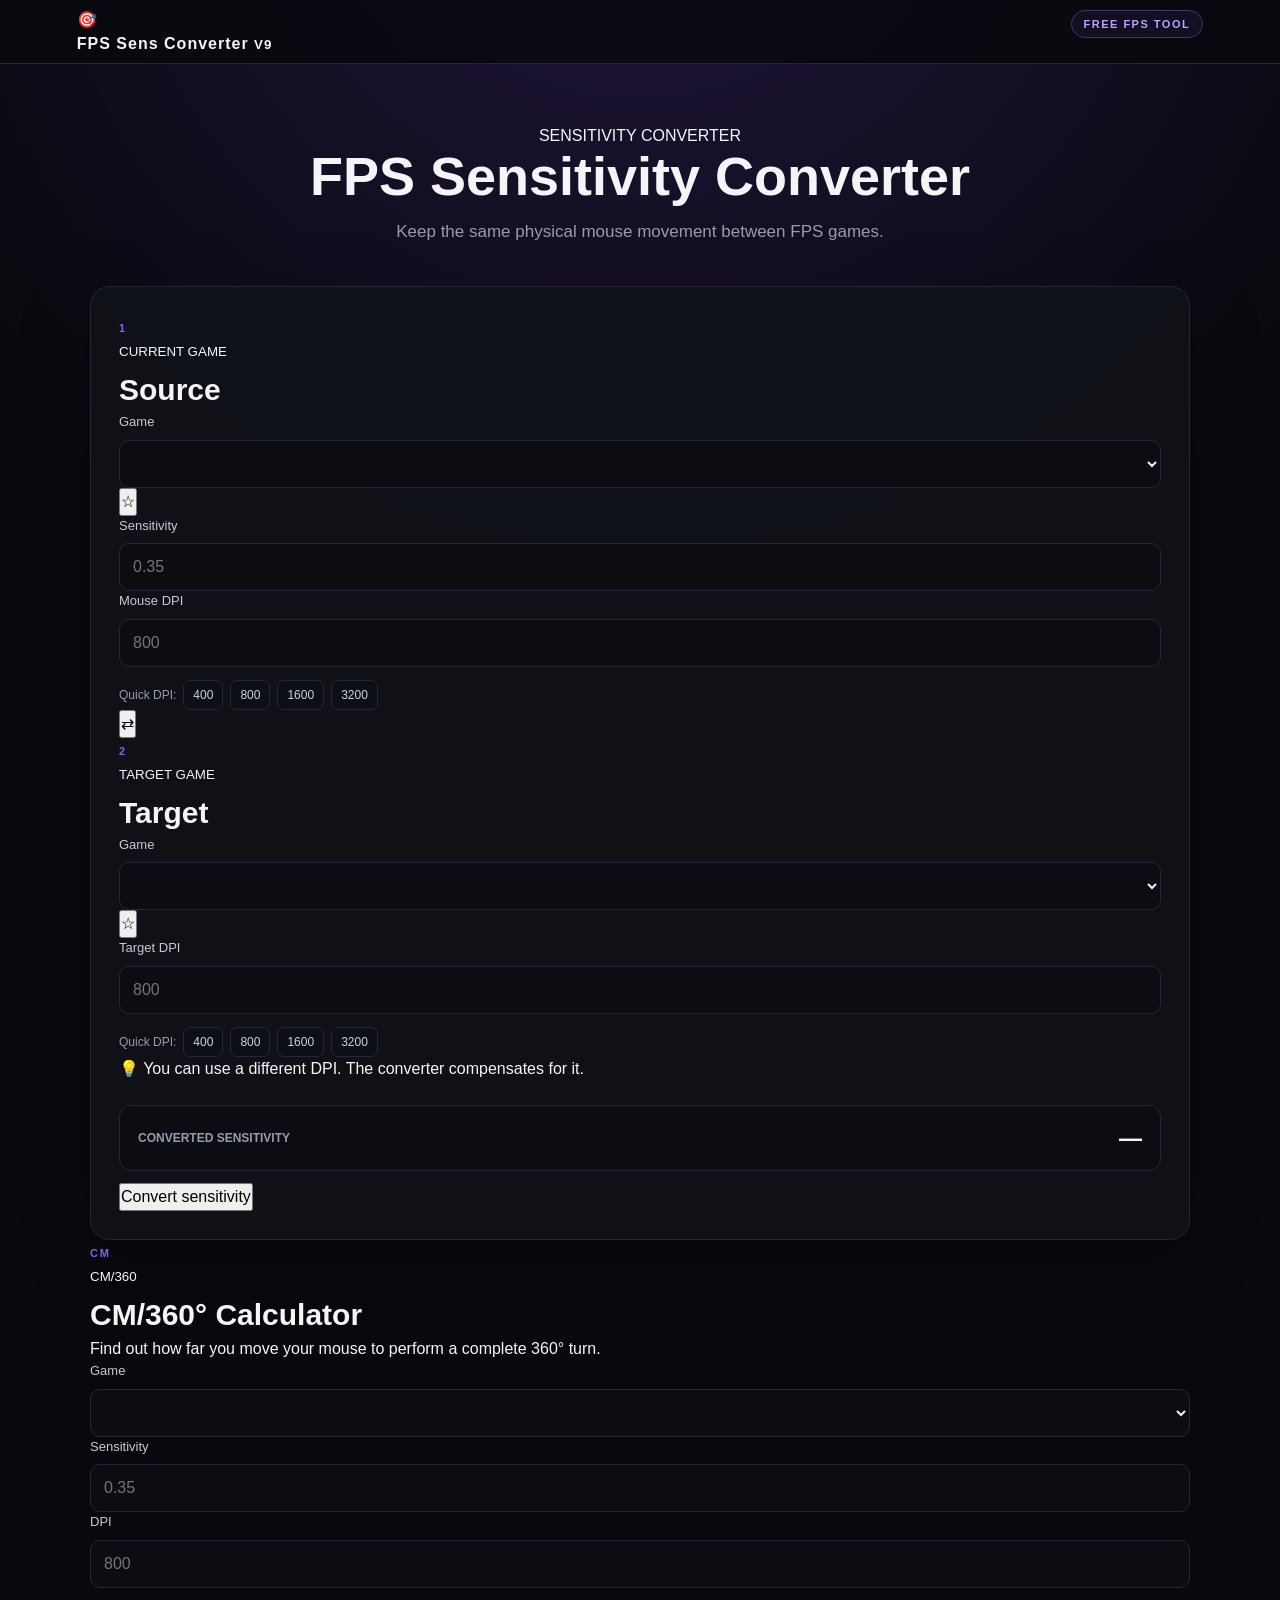
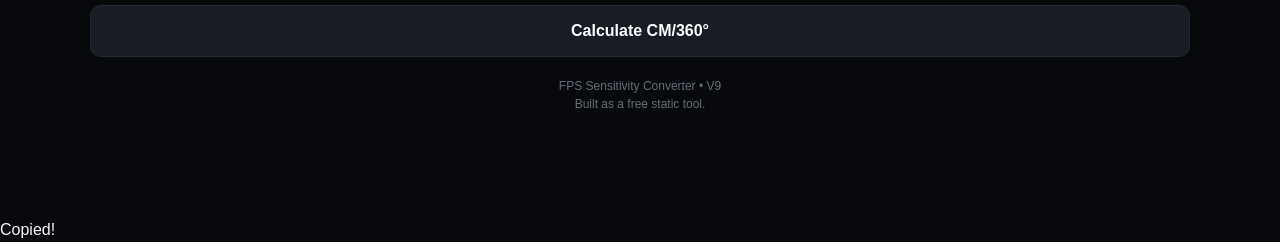
==== index.html @ 01456ba4 "Upgrade to FPS Sensitivity Converter V9 Updated the FPS Sensitivity Converter to version 9 with impr" ====
<!DOCTYPE html>
<html lang="en">
<head>
    <meta charset="UTF-8">
    <meta name="viewport" content="width=device-width, initial-scale=1.0">

    <title>FPS Sensitivity Converter</title>
    <meta
        name="description"
        content="Convert your FPS sensitivity between popular games using cm/360°."
    >

    <link rel="stylesheet" href="style.css">
</head>

<body>

<header class="topbar">
    <div class="brand">
        <span class="brand-icon">🎯</span>
        <div>
            <strong>FPS Sens Converter</strong>
            <small>V9</small>
        </div>
    </div>

    <div class="badge">FREE FPS TOOL</div>
</header>


<main class="container">

    <section class="hero">
        <span class="eyebrow">SENSITIVITY CONVERTER</span>

        <h1>FPS Sensitivity Converter</h1>

        <p>
            Keep the same physical mouse movement between FPS games.
        </p>
    </section>


    <!-- CONVERTER -->

    <section class="converter-card">

        <div class="section-title">
            <span class="number">1</span>

            <div>
                <small>CURRENT GAME</small>
                <h2>Source</h2>
            </div>
        </div>


        <div class="field-grid">

            <div class="field">
                <label for="sourceGame">Game</label>

                <select id="sourceGame"></select>

                <button
                    type="button"
                    class="favorite-btn"
                    id="sourceFavorite"
                    title="Favorite source game"
                >
                    ☆
                </button>
            </div>


            <div class="field">
                <label for="sourceSens">Sensitivity</label>

                <input
                    id="sourceSens"
                    type="number"
                    min="0.0001"
                    step="any"
                    placeholder="0.35"
                >
            </div>


            <div class="field">
                <label for="sourceDpi">Mouse DPI</label>

                <input
                    id="sourceDpi"
                    type="number"
                    min="1"
                    step="1"
                    placeholder="800"
                >
            </div>

        </div>


        <div class="quick-dpi">
            <span>Quick DPI:</span>

            <button type="button" data-dpi-source="400">400</button>
            <button type="button" data-dpi-source="800">800</button>
            <button type="button" data-dpi-source="1600">1600</button>
            <button type="button" data-dpi-source="3200">3200</button>
        </div>


        <button
            id="invertBtn"
            class="invert-btn"
            type="button"
            title="Swap source and target"
        >
            ⇄
        </button>


        <div class="section-title target-title">
            <span class="number">2</span>

            <div>
                <small>TARGET GAME</small>
                <h2>Target</h2>
            </div>
        </div>


        <div class="field-grid">

            <div class="field">
                <label for="targetGame">Game</label>

                <select id="targetGame"></select>

                <button
                    type="button"
                    class="favorite-btn"
                    id="targetFavorite"
                    title="Favorite target game"
                >
                    ☆
                </button>
            </div>


            <div class="field">
                <label for="targetDpi">Target DPI</label>

                <input
                    id="targetDpi"
                    type="number"
                    min="1"
                    step="1"
                    placeholder="800"
                >
            </div>

        </div>


        <div class="quick-dpi">
            <span>Quick DPI:</span>

            <button type="button" data-dpi-target="400">400</button>
            <button type="button" data-dpi-target="800">800</button>
            <button type="button" data-dpi-target="1600">1600</button>
            <button type="button" data-dpi-target="3200">3200</button>
        </div>


        <div class="dpi-tip">
            💡 You can use a different DPI. The converter compensates for it.
        </div>


        <div class="converted-preview">

            <span>CONVERTED SENSITIVITY</span>

            <strong id="convertedPreview">—</strong>

        </div>


        <button
            id="convertBtn"
            class="primary-btn"
            type="button"
        >
            Convert sensitivity
        </button>

    </section>


    <!-- RESULT -->

    <section
        id="resultCard"
        class="result-card hidden"
    >

        <div class="result-header">

            <div>
                <span class="eyebrow">RESULT</span>
                <h2>Your target setup</h2>
            </div>

            <button
                id="copyBtn"
                class="copy-btn"
                type="button"
            >
                📋 Copy settings
            </button>

        </div>


        <div
            id="confidence"
            class="confidence"
        ></div>


        <div class="target-setup">

            <div class="game-result">

                <span class="result-label">
                    PUT THIS IN
                </span>

                <strong id="resultGame">—</strong>

            </div>


            <div class="result-main">

                <div>
                    <span>SENSITIVITY</span>
                    <strong id="resultSens">—</strong>
                </div>

                <div>
                    <span>DPI</span>
                    <strong id="resultDpi">—</strong>
                </div>

            </div>


            <div class="settings-box">

                <div>
                    <span>⚙️ Sensitivity</span>
                    <p id="settingsLocation">—</p>
                </div>

                <div>
                    <span>🖱️ Mouse DPI</span>
                    <p>Your mouse software</p>
                </div>

                <div>
                    <span>🎯 Zoom / ADS</span>
                    <p id="zoomValue">1.0 — separate setting</p>
                </div>

            </div>

        </div>


        <div class="what-to-do">

            <div class="what-icon">🎯</div>

            <div>
                <h3>What should I put in my game?</h3>

                <p id="instruction">
                    —
                </p>
            </div>

        </div>


        <div class="stats-grid">

            <div class="stat">
                <span>Source CM/360°</span>
                <strong id="sourceCm">—</strong>
            </div>

            <div class="stat">
                <span>Target CM/360°</span>
                <strong id="targetCm">—</strong>
            </div>

            <div class="stat">
                <span>Source eDPI</span>
                <strong id="sourceEdpi">—</strong>
            </div>

            <div class="stat">
                <span>Target eDPI</span>
                <strong id="targetEdpi">—</strong>
            </div>

        </div>


        <div
            id="gameNote"
            class="game-note hidden"
        ></div>


        <div class="method">

            <h3>How the conversion works</h3>

            <div class="formula">
                <span>Source sensitivity</span>
                <b>→</b>
                <span>Source yaw</span>
                <b>→</b>
                <span>CM/360°</span>
                <b>→</b>
                <span>Target yaw</span>
                <b>→</b>
                <span>Target sensitivity</span>
            </div>

            <p>
                The converter keeps your physical horizontal mouse
                movement approximately identical between games.
            </p>

        </div>

    </section>


    <!-- CM360 -->

    <section class="calculator-card">

        <div class="section-title">

            <span class="number">CM</span>

            <div>
                <small>CM/360</small>
                <h2>CM/360° Calculator</h2>
            </div>

        </div>


        <p class="section-description">
            Find out how far you move your mouse to perform
            a complete 360° turn.
        </p>


        <div class="field-grid">

            <div class="field">
                <label for="cmGame">Game</label>
                <select id="cmGame"></select>
            </div>


            <div class="field">
                <label for="cmSens">Sensitivity</label>

                <input
                    id="cmSens"
                    type="number"
                    min="0.0001"
                    step="any"
                    placeholder="0.35"
                >
            </div>


            <div class="field">
                <label for="cmDpi">DPI</label>

                <input
                    id="cmDpi"
                    type="number"
                    min="1"
                    step="1"
                    placeholder="800"
                >
            </div>

        </div>


        <button
            id="cmBtn"
            class="secondary-btn"
            type="button"
        >
            Calculate CM/360°
        </button>


        <div
            id="cmResult"
            class="cm-result hidden"
        >
            <span>YOUR CM/360°</span>
            <strong id="cmValue">—</strong>
        </div>

    </section>


    <footer>
        <p>FPS Sensitivity Converter • V9</p>
        <p>
            Built as a free static tool.
        </p>
    </footer>

</main>


<div
    id="toast"
    class="toast"
>
    Copied!
</div>


<script src="script.js"></script>

</body>
</html>
---- style.css ----
* {
  box-sizing: border-box;
  margin: 0;
  padding: 0;
}

:root {
  --bg: #08090d;
  --card: #101218;
  --card-2: #151820;
  --border: #242833;
  --text: #f4f5f7;
  --muted: #969ca9;
  --accent: #8b5cf6;
  --accent-2: #6d28d9;
  --success: #22c55e;
  --warning: #f59e0b;
}

body {
  background:
    radial-gradient(circle at 50% -10%, #21153d 0%, transparent 40%),
    var(--bg);
  color: var(--text);
  font-family: Inter, Arial, sans-serif;
  min-height: 100vh;
  line-height: 1.5;
}

button,
input,
select {
  font: inherit;
}

button {
  cursor: pointer;
}

.topbar {
  height: 64px;
  border-bottom: 1px solid var(--border);
  display: flex;
  align-items: center;
  justify-content: space-between;
  padding: 0 6%;
  background: rgba(8, 9, 13, 0.85);
}

.brand {
  font-weight: 800;
  letter-spacing: 1px;
}

.brand-dot {
  width: 9px;
  height: 9px;
  display: inline-block;
  background: var(--accent);
  border-radius: 50%;
  margin-right: 9px;
  box-shadow: 0 0 15px var(--accent);
}

.version {
  color: var(--muted);
  font-size: 13px;
}

.container {
  width: min(1100px, 92%);
  margin: auto;
  padding: 60px 0;
}

.hero {
  text-align: center;
  margin-bottom: 42px;
}

.badge {
  display: inline-block;
  padding: 5px 12px;
  border: 1px solid #45346a;
  border-radius: 999px;
  color: #b9a3ff;
  background: rgba(139, 92, 246, 0.08);
  font-size: 11px;
  font-weight: 800;
  letter-spacing: 1.5px;
  margin-bottom: 15px;
}

.hero h1 {
  font-size: clamp(32px, 5vw, 54px);
  line-height: 1.05;
  margin-bottom: 14px;
}

.hero p {
  color: var(--muted);
  font-size: 17px;
}

.converter-card,
.cm-card {
  background: rgba(16, 18, 24, 0.92);
  border: 1px solid var(--border);
  border-radius: 20px;
  padding: 28px;
  box-shadow: 0 20px 70px rgba(0, 0, 0, 0.25);
}

.steps {
  display: grid;
  grid-template-columns: 1fr 54px 1fr;
  align-items: center;
  gap: 16px;
}

.step-card {
  background: var(--card-2);
  border: 1px solid var(--border);
  border-radius: 16px;
  padding: 22px;
  position: relative;
}

.step-number {
  width: 30px;
  height: 30px;
  display: grid;
  place-items: center;
  border-radius: 50%;
  background: rgba(139, 92, 246, 0.14);
  color: #bda8ff;
  font-weight: 800;
  font-size: 13px;
  margin-bottom: 15px;
}

.step-label {
  color: var(--accent);
  font-size: 11px;
  font-weight: 800;
  letter-spacing: 1.5px;
}

.step-header h2 {
  font-size: 25px;
  margin-bottom: 20px;
}

label {
  display: block;
  color: #c6cad3;
  font-size: 13px;
  margin-bottom: 8px;
}

select,
input {
  width: 100%;
  height: 48px;
  border: 1px solid var(--border);
  background: #0b0d12;
  color: var(--text);
  border-radius: 10px;
  padding: 0 13px;
  outline: none;
  transition: 0.2s;
}

select:focus,
input:focus {
  border-color: var(--accent);
  box-shadow: 0 0 0 3px rgba(139, 92, 246, 0.1);
}

.input-grid {
  display: grid;
  grid-template-columns: 1fr 1fr;
  gap: 12px;
  margin-top: 15px;
}

.input-group label {
  margin-bottom: 8px;
}

.quick-dpi {
  display: flex;
  align-items: center;
  gap: 7px;
  flex-wrap: wrap;
  margin-top: 13px;
  color: var(--muted);
  font-size: 12px;
}

.quick-dpi button {
  background: #0c0f15;
  border: 1px solid var(--border);
  color: #cfd2da;
  border-radius: 7px;
  padding: 5px 9px;
}

.quick-dpi button:hover {
  border-color: var(--accent);
  color: white;
}

.target-dpi-info {
  display: flex;
  align-items: center;
  gap: 8px;
  padding-top: 20px;
}

.target-dpi-info p {
  color: var(--muted);
  font-size: 12px;
}

.swap-container {
  display: flex;
  justify-content: center;
}

.swap-btn {
  width: 46px;
  height: 46px;
  border-radius: 50%;
  border: 1px solid var(--border);
  background: #151821;
  color: white;
  font-size: 23px;
  transition: 0.2s;
}

.swap-btn:hover {
  transform: rotate(180deg);
  border-color: var(--accent);
  color: #bca7ff;
}

.converted-preview {
  margin: 24px 0 12px;
  background: #0b0d12;
  border: 1px solid var(--border);
  border-radius: 12px;
  padding: 15px 18px;
  display: flex;
  align-items: center;
  justify-content: space-between;
}

.converted-preview span {
  color: var(--muted);
  font-size: 12px;
  font-weight: 700;
}

.converted-preview strong {
  font-size: 23px;
}

.convert-btn,
.secondary-btn {
  width: 100%;
  height: 52px;
  border: 0;
  border-radius: 11px;
  background: var(--accent);
  color: white;
  font-weight: 800;
  transition: 0.2s;
}

.convert-btn:hover,
.secondary-btn:hover {
  background: var(--accent-2);
  transform: translateY(-1px);
}

.result-section {
  margin-top: 55px;
}

.section-title span {
  color: var(--accent);
  font-size: 11px;
  font-weight: 900;
  letter-spacing: 1.7px;
}

.section-title h2 {
  font-size: 30px;
  margin-top: 4px;
}

.copy-row {
  margin: 15px 0;
}

.copy-row button {
  background: #151820;
  color: #ddd;
  border: 1px solid var(--border);
  padding: 9px 13px;
  border-radius: 8px;
}

.confidence {
  padding: 13px 15px;
  border-radius: 10px;
  display: flex;
  flex-direction: column;
  gap: 2px;
  margin-bottom: 14px;
}

.confidence.high {
  background: rgba(34, 197, 94, 0.07);
  border: 1px solid rgba(34, 197, 94, 0.2);
}

.confidence.medium {
  background: rgba(245, 158, 11, 0.07);
  border: 1px solid rgba(245, 158, 11, 0.2);
}

.confidence.low {
  background: rgba(239, 68, 68, 0.07);
  border: 1px solid rgba(239, 68, 68, 0.2);
}

.confidence span {
  color: var(--muted);
  font-size: 13px;
}

.target-setup {
  border: 1px solid var(--border);
  border-radius: 15px;
  overflow: hidden;
  background: var(--card);
}

.setup-header {
  padding: 18px;
  border-bottom: 1px solid var(--border);
}

.setup-header span {
  display: block;
  color: var(--muted);
  font-size: 11px;
  font-weight: 800;
  letter-spacing: 1.3px;
}

.setup-header strong {
  display: block;
  font-size: 24px;
  margin-top: 3px;
}

.setup-main {
  display: grid;
  grid-template-columns: repeat(3, 1fr);
}

.setup-item {
  padding: 20px;
  border-right: 1px solid var(--border);
}

.setup-item:last-child {
  border-right: 0;
}

.setup-item span {
  display: block;
  color: var(--muted);
  font-size: 11px;
  font-weight: 800;
}

.setup-item strong {
  display: block;
  font-size: 27px;
  margin: 4px 0;
}

.setup-item small {
  color: var(--muted);
  font-size: 12px;
}

.what-to-put {
  display: flex;
  gap: 14px;
  margin: 16px 0;
  padding: 18px;
  border: 1px solid var(--border);
  border-radius: 13px;
  background: #10131a;
}

.what-to-put .icon {
  font-size: 23px;
}

.what-to-put h3 {
  font-size: 16px;
  margin-bottom: 4px;
}

.what-to-put p {
  color: var(--muted);
  font-size: 13px;
}

.stats-grid {
  display: grid;
  grid-template-columns: repeat(4, 1fr);
  border: 1px solid var(--border);
  border-radius: 13px;
  overflow: hidden;
}

.stat {
  padding: 17px;
  border-right: 1px solid var(--border);
  background: var(--card);
}

.stat:last-child {
  border-right: 0;
}

.stat span {
  display: block;
  color: var(--muted);
  font-size: 11px;
  margin-bottom: 5px;
}

.stat strong {
  font-size: 19px;
}

.warning {
  margin-top: 15px;
  padding: 15px;
  border: 1px solid rgba(245, 158, 11, 0.25);
  background: rgba(245, 158, 11, 0.06);
  border-radius: 11px;
}

.warning strong {
  display: block;
  margin-bottom: 3px;
}

.warning p {
  color: var(--muted);
  font-size: 13px;
}

.hidden {
  display: none;
}

.method {
  margin-top: 18px;
  padding: 20px;
  border: 1px solid var(--border);
  border-radius: 13px;
  background: #0d1016;
}

.method h3 {
  margin-bottom: 14px;
}

.formula {
  display: flex;
  justify-content: center;
  align-items: center;
  gap: 9px;
  flex-wrap: wrap;
  color: #cfd2da;
  font-size: 12px;
}

.formula b {
  color: var(--accent);
}

.method p {
  color: var(--muted);
  font-size: 12px;
  text-align: center;
  margin-top: 13px;
}

.cm-card {
  margin-top: 25px;
}

.cm-card > p {
  color: var(--muted);
  margin: 6px 0 20px;
}

.cm-grid {
  display: grid;
  grid-template-columns: 1.5fr 1fr 1fr;
  gap: 12px;
}

.secondary-btn {
  margin-top: 17px;
  background: #181c25;
  border: 1px solid var(--border);
}

.secondary-btn:hover {
  background: #222735;
}

.cm-result {
  margin-top: 18px;
  text-align: center;
  padding: 20px;
  border-radius: 12px;
  background: #0b0d12;
  border: 1px solid var(--border);
}

.cm-result span {
  display: block;
  color: var(--muted);
  font-size: 11px;
  font-weight: 800;
}

.cm-result strong {
  font-size: 32px;
}

footer {
  text-align: center;
  color: #666c78;
  font-size: 12px;
  padding: 20px 0 45px;
}

@media (max-width: 800px) {

  .container {
    padding-top: 35px;
  }

  .steps {
    grid-template-columns: 1fr;
  }

  .swap-container {
    transform: rotate(90deg);
    margin: 4px 0;
  }

  .setup-main,
  .stats-grid,
  .cm-grid {
    grid-template-columns: 1fr;
  }

  .setup-item,
  .stat {
    border-right: 0;
    border-bottom: 1px solid var(--border);
  }

  .setup-item:last-child,
  .stat:last-child {
    border-bottom: 0;
  }

  .input-grid {
    grid-template-columns: 1fr;
  }

  .target-dpi-info {
    padding-top: 0;
  }
}
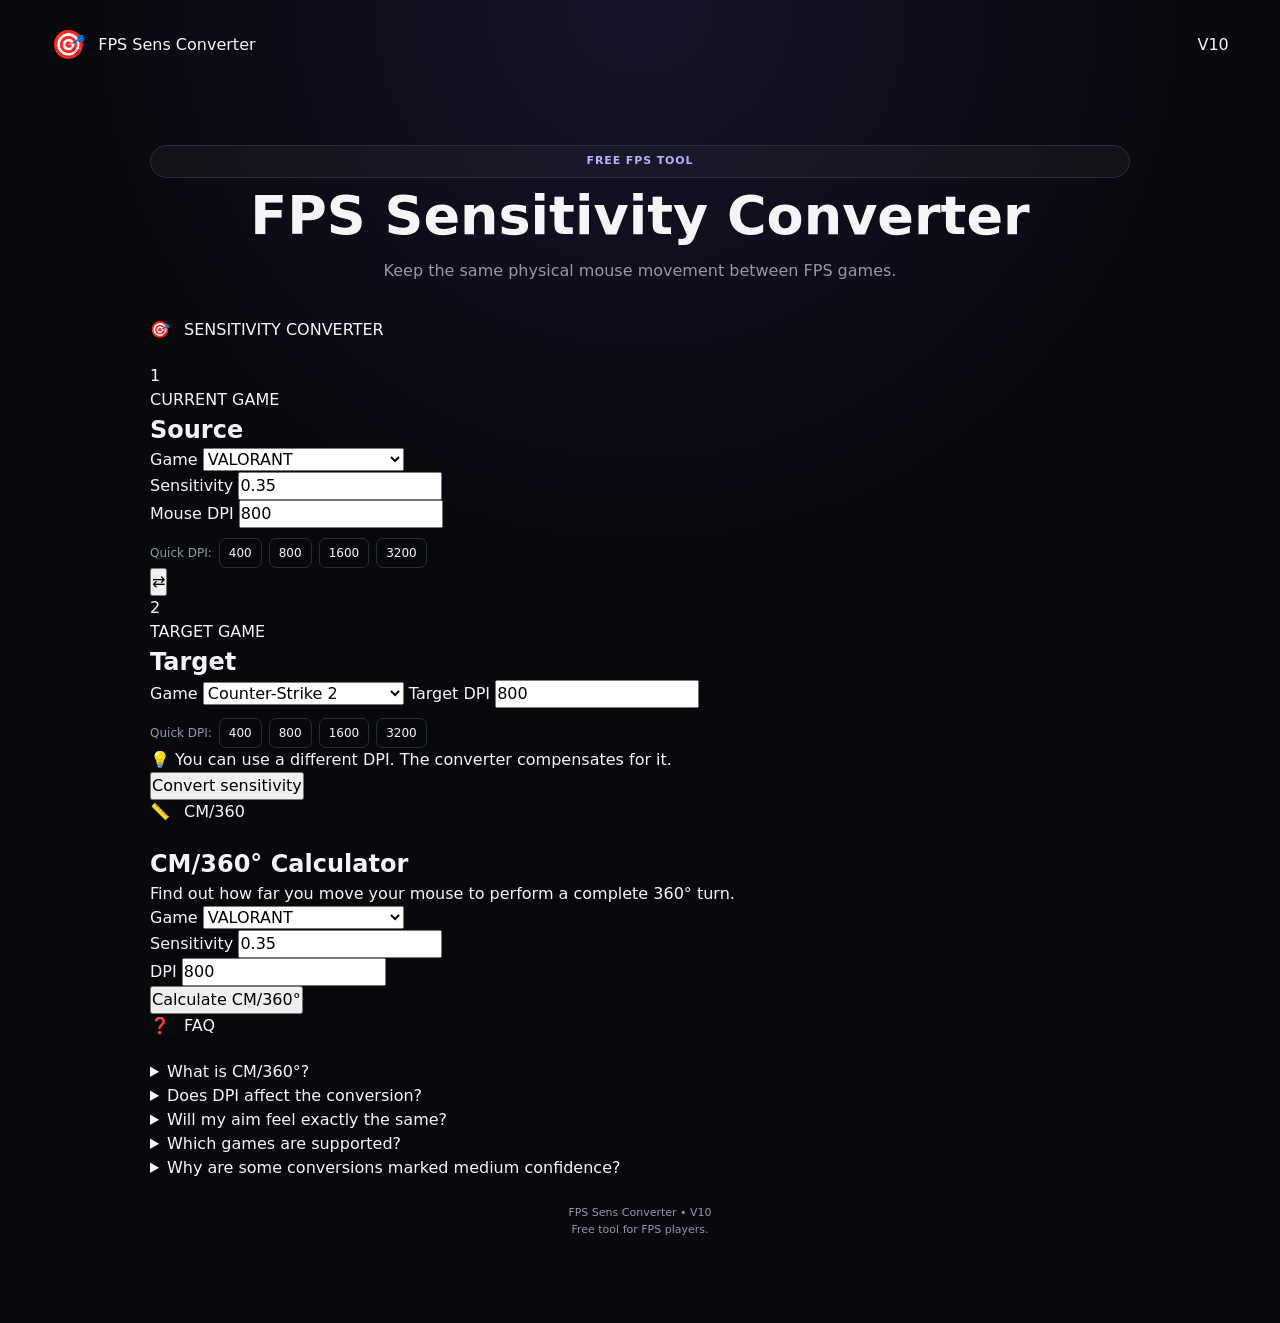
==== commit 722a8869: "Revise metadata and update version to V10 Updated the title and description of the FPS Sensitivity C" ====
--- a/index.html
+++ b/index.html
@@ -2,13 +2,28 @@
 <html lang="en">
 <head>
     <meta charset="UTF-8">
-    <meta name="viewport" content="width=device-width, initial-scale=1.0">
-
-    <title>FPS Sensitivity Converter</title>
-    <meta
-        name="description"
-        content="Convert your FPS sensitivity between popular games using cm/360°."
-    >
+
+    <meta name="viewport"
+          content="width=device-width, initial-scale=1.0">
+
+    <title>FPS Sensitivity Converter — Free CM/360 Calculator</title>
+
+    <meta name="description"
+          content="Free FPS sensitivity converter. Convert mouse sensitivity between Valorant, CS2, Apex Legends, Overwatch 2, Fortnite, Rainbow Six Siege, Call of Duty, The Finals, Destiny 2, Deadlock and Marvel Rivals.">
+
+    <meta name="keywords"
+          content="FPS sensitivity converter, sensitivity converter, cm 360, Valorant sensitivity, CS2 sensitivity, Apex sensitivity, Fortnite sensitivity, Warzone sensitivity">
+
+    <meta name="robots" content="index, follow">
+
+    <meta property="og:title"
+          content="FPS Sensitivity Converter">
+
+    <meta property="og:description"
+          content="Convert your FPS sensitivity while keeping the same physical mouse movement.">
+
+    <meta property="og:type"
+          content="website">
 
     <link rel="stylesheet" href="style.css">
 </head>
@@ -16,436 +31,644 @@
 <body>
 
 <header class="topbar">
+
     <div class="brand">
         <span class="brand-icon">🎯</span>
-        <div>
-            <strong>FPS Sens Converter</strong>
-            <small>V9</small>
+        <span>FPS Sens Converter</span>
+    </div>
+
+    <div class="version">
+        V10
+    </div>
+
+</header>
+
+
+<main class="container">
+
+    <section class="hero">
+
+        <div class="badge">
+            FREE FPS TOOL
         </div>
-    </div>
-
-    <div class="badge">FREE FPS TOOL</div>
-</header>
-
-
-<main class="container">
-
-    <section class="hero">
-        <span class="eyebrow">SENSITIVITY CONVERTER</span>
-
-        <h1>FPS Sensitivity Converter</h1>
+
+        <h1>
+            FPS Sensitivity Converter
+        </h1>
 
         <p>
             Keep the same physical mouse movement between FPS games.
         </p>
+
     </section>
 
 
     <!-- CONVERTER -->
 
-    <section class="converter-card">
+    <section class="converter">
 
         <div class="section-title">
-            <span class="number">1</span>
-
-            <div>
-                <small>CURRENT GAME</small>
-                <h2>Source</h2>
-            </div>
+            <span>🎯</span>
+            SENSITIVITY CONVERTER
         </div>
 
 
-        <div class="field-grid">
-
-            <div class="field">
-                <label for="sourceGame">Game</label>
+        <div class="steps">
+
+
+            <!-- SOURCE -->
+
+            <div class="card">
+
+                <div class="step-number">
+                    1
+                </div>
+
+                <div class="card-label">
+                    CURRENT GAME
+                </div>
+
+                <h2>
+                    Source
+                </h2>
+
+
+                <label for="sourceGame">
+                    Game
+                </label>
 
                 <select id="sourceGame"></select>
 
+
+                <div class="input-grid">
+
+                    <div>
+                        <label for="sourceSens">
+                            Sensitivity
+                        </label>
+
+                        <input
+                            id="sourceSens"
+                            type="number"
+                            min="0"
+                            step="any"
+                            placeholder="Example: 0.35"
+                        >
+                    </div>
+
+
+                    <div>
+                        <label for="sourceDpi">
+                            Mouse DPI
+                        </label>
+
+                        <input
+                            id="sourceDpi"
+                            type="number"
+                            min="1"
+                            step="1"
+                            value="800"
+                        >
+                    </div>
+
+                </div>
+
+
+                <div class="quick-dpi">
+
+                    <span>Quick DPI:</span>
+
+                    <button data-dpi="400">400</button>
+                    <button data-dpi="800">800</button>
+                    <button data-dpi="1600">1600</button>
+                    <button data-dpi="3200">3200</button>
+
+                </div>
+
+            </div>
+
+
+            <!-- SWAP -->
+
+            <div class="swap-container">
+
                 <button
-                    type="button"
-                    class="favorite-btn"
-                    id="sourceFavorite"
-                    title="Favorite source game"
+                    id="swapButton"
+                    class="swap-button"
+                    title="Swap games"
+                    aria-label="Swap source and target games"
                 >
-                    ☆
+                    ⇄
                 </button>
-            </div>
-
-
-            <div class="field">
-                <label for="sourceSens">Sensitivity</label>
-
-                <input
-                    id="sourceSens"
-                    type="number"
-                    min="0.0001"
-                    step="any"
-                    placeholder="0.35"
-                >
-            </div>
-
-
-            <div class="field">
-                <label for="sourceDpi">Mouse DPI</label>
-
-                <input
-                    id="sourceDpi"
-                    type="number"
-                    min="1"
-                    step="1"
-                    placeholder="800"
-                >
-            </div>
-
-        </div>
-
-
-        <div class="quick-dpi">
-            <span>Quick DPI:</span>
-
-            <button type="button" data-dpi-source="400">400</button>
-            <button type="button" data-dpi-source="800">800</button>
-            <button type="button" data-dpi-source="1600">1600</button>
-            <button type="button" data-dpi-source="3200">3200</button>
-        </div>
-
-
-        <button
-            id="invertBtn"
-            class="invert-btn"
-            type="button"
-            title="Swap source and target"
-        >
-            ⇄
-        </button>
-
-
-        <div class="section-title target-title">
-            <span class="number">2</span>
-
-            <div>
-                <small>TARGET GAME</small>
-                <h2>Target</h2>
-            </div>
-        </div>
-
-
-        <div class="field-grid">
-
-            <div class="field">
-                <label for="targetGame">Game</label>
+
+            </div>
+
+
+            <!-- TARGET -->
+
+            <div class="card">
+
+                <div class="step-number">
+                    2
+                </div>
+
+                <div class="card-label">
+                    TARGET GAME
+                </div>
+
+                <h2>
+                    Target
+                </h2>
+
+
+                <label for="targetGame">
+                    Game
+                </label>
 
                 <select id="targetGame"></select>
 
-                <button
-                    type="button"
-                    class="favorite-btn"
-                    id="targetFavorite"
-                    title="Favorite target game"
-                >
-                    ☆
-                </button>
-            </div>
-
-
-            <div class="field">
-                <label for="targetDpi">Target DPI</label>
+
+                <label for="targetDpi">
+                    Target DPI
+                </label>
 
                 <input
                     id="targetDpi"
                     type="number"
                     min="1"
                     step="1"
-                    placeholder="800"
+                    value="800"
                 >
+
+
+                <div class="quick-dpi">
+
+                    <span>Quick DPI:</span>
+
+                    <button data-target-dpi="400">400</button>
+                    <button data-target-dpi="800">800</button>
+                    <button data-target-dpi="1600">1600</button>
+                    <button data-target-dpi="3200">3200</button>
+
+                </div>
+
+
+                <div class="dpi-info">
+
+                    💡
+                    You can use a different DPI.
+                    The converter compensates for it.
+
+                </div>
+
             </div>
 
         </div>
 
 
-        <div class="quick-dpi">
-            <span>Quick DPI:</span>
-
-            <button type="button" data-dpi-target="400">400</button>
-            <button type="button" data-dpi-target="800">800</button>
-            <button type="button" data-dpi-target="1600">1600</button>
-            <button type="button" data-dpi-target="3200">3200</button>
-        </div>
-
-
-        <div class="dpi-tip">
-            💡 You can use a different DPI. The converter compensates for it.
-        </div>
-
-
-        <div class="converted-preview">
-
-            <span>CONVERTED SENSITIVITY</span>
-
-            <strong id="convertedPreview">—</strong>
-
-        </div>
-
+        <!-- CONVERT BUTTON -->
 
         <button
-            id="convertBtn"
-            class="primary-btn"
-            type="button"
+            id="convertButton"
+            class="convert-button"
         >
             Convert sensitivity
         </button>
 
+
+        <div
+            id="errorMessage"
+            class="error-message hidden"
+        ></div>
+
+
+        <!-- RESULT -->
+
+        <section
+            id="resultSection"
+            class="result-section hidden"
+        >
+
+            <div class="result-header">
+
+                <span>RESULT</span>
+
+            </div>
+
+
+            <div class="result-card">
+
+                <div class="result-title">
+
+                    <h2>
+                        Your target setup
+                    </h2>
+
+                    <button
+                        id="copyButton"
+                        class="copy-button"
+                    >
+                        📋 Copy settings
+                    </button>
+
+                </div>
+
+
+                <div
+                    id="confidence"
+                    class="confidence"
+                ></div>
+
+
+                <div class="target-setup">
+
+                    <div class="target-game-name">
+
+                        <span>
+                            PUT THIS IN
+                        </span>
+
+                        <strong id="resultGame">
+                            -
+                        </strong>
+
+                    </div>
+
+
+                    <div class="main-result">
+
+                        <span>
+                            SENSITIVITY
+                        </span>
+
+                        <strong id="resultSens">
+                            -
+                        </strong>
+
+                    </div>
+
+
+                    <div class="setup-row">
+
+                        <div>
+
+                            <span>
+                                🖱️ Mouse DPI
+                            </span>
+
+                            <strong id="resultDpi">
+                                -
+                            </strong>
+
+                        </div>
+
+
+                        <div>
+
+                            <span>
+                                🎯 Zoom / ADS
+                            </span>
+
+                            <strong>
+                                1.0
+                            </strong>
+
+                        </div>
+
+                    </div>
+
+                </div>
+
+
+                <div class="what-to-put">
+
+                    <div class="what-icon">
+                        🎯
+                    </div>
+
+                    <h3>
+                        What should I put in my game?
+                    </h3>
+
+                    <p id="instructionText">
+                        -
+                    </p>
+
+                </div>
+
+
+                <div class="stats">
+
+                    <div class="stat">
+
+                        <span>
+                            Source CM/360°
+                        </span>
+
+                        <strong id="sourceCm">
+                            -
+                        </strong>
+
+                    </div>
+
+
+                    <div class="stat">
+
+                        <span>
+                            Target CM/360°
+                        </span>
+
+                        <strong id="targetCm">
+                            -
+                        </strong>
+
+                    </div>
+
+
+                    <div class="stat">
+
+                        <span>
+                            Source eDPI
+                        </span>
+
+                        <strong id="sourceEdpi">
+                            -
+                        </strong>
+
+                    </div>
+
+
+                    <div class="stat">
+
+                        <span>
+                            Target eDPI
+                        </span>
+
+                        <strong id="targetEdpi">
+                            -
+                        </strong>
+
+                    </div>
+
+                </div>
+
+
+                <div
+                    id="gameNote"
+                    class="game-note hidden"
+                ></div>
+
+
+                <div class="method">
+
+                    <h3>
+                        How the conversion works
+                    </h3>
+
+                    <div class="formula">
+
+                        <span>
+                            Source sensitivity
+                        </span>
+
+                        <b>→</b>
+
+                        <span>
+                            Source yaw
+                        </span>
+
+                        <b>→</b>
+
+                        <span>
+                            CM/360°
+                        </span>
+
+                        <b>→</b>
+
+                        <span>
+                            Target yaw
+                        </span>
+
+                        <b>→</b>
+
+                        <span>
+                            Target sensitivity
+                        </span>
+
+                    </div>
+
+                    <p>
+                        The converter keeps your physical horizontal
+                        mouse movement approximately identical between games.
+                    </p>
+
+                </div>
+
+            </div>
+
+        </section>
+
+
+        <!-- CM/360 -->
+
+        <section class="cm-section">
+
+            <div class="section-title">
+                <span>📏</span>
+                CM/360
+            </div>
+
+
+            <div class="cm-card">
+
+                <h2>
+                    CM/360° Calculator
+                </h2>
+
+                <p>
+                    Find out how far you move your mouse to perform
+                    a complete 360° turn.
+                </p>
+
+
+                <div class="input-grid">
+
+                    <div>
+
+                        <label for="cmGame">
+                            Game
+                        </label>
+
+                        <select id="cmGame"></select>
+
+                    </div>
+
+
+                    <div>
+
+                        <label for="cmSens">
+                            Sensitivity
+                        </label>
+
+                        <input
+                            id="cmSens"
+                            type="number"
+                            min="0"
+                            step="any"
+                            placeholder="Sensitivity"
+                        >
+
+                    </div>
+
+
+                    <div>
+
+                        <label for="cmDpi">
+                            DPI
+                        </label>
+
+                        <input
+                            id="cmDpi"
+                            type="number"
+                            min="1"
+                            step="1"
+                            value="800"
+                        >
+
+                    </div>
+
+                </div>
+
+
+                <button
+                    id="cmButton"
+                    class="secondary-button"
+                >
+                    Calculate CM/360°
+                </button>
+
+
+                <div
+                    id="cmResult"
+                    class="cm-result hidden"
+                >
+
+                    <span>
+                        YOUR CM/360°
+                    </span>
+
+                    <strong id="cmValue">
+                        -
+                    </strong>
+
+                </div>
+
+            </div>
+
+        </section>
+
+
+        <!-- FAQ -->
+
+        <section class="faq-section">
+
+            <div class="section-title">
+                <span>❓</span>
+                FAQ
+            </div>
+
+
+            <details>
+                <summary>
+                    What is CM/360°?
+                </summary>
+
+                <p>
+                    CM/360° is the physical distance your mouse must travel
+                    to make a complete 360° rotation in a game.
+                    Matching CM/360° is a common way to keep a similar
+                    physical mouse sensitivity between FPS games.
+                </p>
+
+            </details>
+
+
+            <details>
+                <summary>
+                    Does DPI affect the conversion?
+                </summary>
+
+                <p>
+                    DPI affects the relationship between your physical
+                    mouse movement and your in-game sensitivity.
+                    This converter allows different source and target DPI
+                    values and compensates for the difference.
+                </p>
+
+            </details>
+
+
+            <details>
+                <summary>
+                    Will my aim feel exactly the same?
+                </summary>
+
+                <p>
+                    The converter targets horizontal hipfire CM/360°.
+                    ADS, scopes, FOV, zoom multipliers and game-specific
+                    settings can make the aiming experience feel different.
+                </p>
+
+            </details>
+
+
+            <details>
+                <summary>
+                    Which games are supported?
+                </summary>
+
+                <p>
+                    The converter currently supports Valorant, Counter-Strike 2,
+                    Apex Legends, Overwatch 2, Fortnite, Rainbow Six Siege,
+                    Call of Duty / Warzone, THE FINALS, Destiny 2,
+                    Deadlock and Marvel Rivals.
+                </p>
+
+            </details>
+
+
+            <details>
+                <summary>
+                    Why are some conversions marked medium confidence?
+                </summary>
+
+                <p>
+                    Some games have additional aiming systems, different
+                    sensitivity scales or game-specific settings.
+                    Those results should therefore be physically verified
+                    in-game.
+                </p>
+
+            </details>
+
+        </section>
+
+
+        <footer>
+
+            <p>
+                FPS Sens Converter • V10
+            </p>
+
+            <p>
+                Free tool for FPS players.
+            </p>
+
+        </footer>
+
     </section>
 
-
-    <!-- RESULT -->
-
-    <section
-        id="resultCard"
-        class="result-card hidden"
-    >
-
-        <div class="result-header">
-
-            <div>
-                <span class="eyebrow">RESULT</span>
-                <h2>Your target setup</h2>
-            </div>
-
-            <button
-                id="copyBtn"
-                class="copy-btn"
-                type="button"
-            >
-                📋 Copy settings
-            </button>
-
-        </div>
-
-
-        <div
-            id="confidence"
-            class="confidence"
-        ></div>
-
-
-        <div class="target-setup">
-
-            <div class="game-result">
-
-                <span class="result-label">
-                    PUT THIS IN
-                </span>
-
-                <strong id="resultGame">—</strong>
-
-            </div>
-
-
-            <div class="result-main">
-
-                <div>
-                    <span>SENSITIVITY</span>
-                    <strong id="resultSens">—</strong>
-                </div>
-
-                <div>
-                    <span>DPI</span>
-                    <strong id="resultDpi">—</strong>
-                </div>
-
-            </div>
-
-
-            <div class="settings-box">
-
-                <div>
-                    <span>⚙️ Sensitivity</span>
-                    <p id="settingsLocation">—</p>
-                </div>
-
-                <div>
-                    <span>🖱️ Mouse DPI</span>
-                    <p>Your mouse software</p>
-                </div>
-
-                <div>
-                    <span>🎯 Zoom / ADS</span>
-                    <p id="zoomValue">1.0 — separate setting</p>
-                </div>
-
-            </div>
-
-        </div>
-
-
-        <div class="what-to-do">
-
-            <div class="what-icon">🎯</div>
-
-            <div>
-                <h3>What should I put in my game?</h3>
-
-                <p id="instruction">
-                    —
-                </p>
-            </div>
-
-        </div>
-
-
-        <div class="stats-grid">
-
-            <div class="stat">
-                <span>Source CM/360°</span>
-                <strong id="sourceCm">—</strong>
-            </div>
-
-            <div class="stat">
-                <span>Target CM/360°</span>
-                <strong id="targetCm">—</strong>
-            </div>
-
-            <div class="stat">
-                <span>Source eDPI</span>
-                <strong id="sourceEdpi">—</strong>
-            </div>
-
-            <div class="stat">
-                <span>Target eDPI</span>
-                <strong id="targetEdpi">—</strong>
-            </div>
-
-        </div>
-
-
-        <div
-            id="gameNote"
-            class="game-note hidden"
-        ></div>
-
-
-        <div class="method">
-
-            <h3>How the conversion works</h3>
-
-            <div class="formula">
-                <span>Source sensitivity</span>
-                <b>→</b>
-                <span>Source yaw</span>
-                <b>→</b>
-                <span>CM/360°</span>
-                <b>→</b>
-                <span>Target yaw</span>
-                <b>→</b>
-                <span>Target sensitivity</span>
-            </div>
-
-            <p>
-                The converter keeps your physical horizontal mouse
-                movement approximately identical between games.
-            </p>
-
-        </div>
-
-    </section>
-
-
-    <!-- CM360 -->
-
-    <section class="calculator-card">
-
-        <div class="section-title">
-
-            <span class="number">CM</span>
-
-            <div>
-                <small>CM/360</small>
-                <h2>CM/360° Calculator</h2>
-            </div>
-
-        </div>
-
-
-        <p class="section-description">
-            Find out how far you move your mouse to perform
-            a complete 360° turn.
-        </p>
-
-
-        <div class="field-grid">
-
-            <div class="field">
-                <label for="cmGame">Game</label>
-                <select id="cmGame"></select>
-            </div>
-
-
-            <div class="field">
-                <label for="cmSens">Sensitivity</label>
-
-                <input
-                    id="cmSens"
-                    type="number"
-                    min="0.0001"
-                    step="any"
-                    placeholder="0.35"
-                >
-            </div>
-
-
-            <div class="field">
-                <label for="cmDpi">DPI</label>
-
-                <input
-                    id="cmDpi"
-                    type="number"
-                    min="1"
-                    step="1"
-                    placeholder="800"
-                >
-            </div>
-
-        </div>
-
-
-        <button
-            id="cmBtn"
-            class="secondary-btn"
-            type="button"
-        >
-            Calculate CM/360°
-        </button>
-
-
-        <div
-            id="cmResult"
-            class="cm-result hidden"
-        >
-            <span>YOUR CM/360°</span>
-            <strong id="cmValue">—</strong>
-        </div>
-
-    </section>
-
-
-    <footer>
-        <p>FPS Sensitivity Converter • V9</p>
-        <p>
-            Built as a free static tool.
-        </p>
-    </footer>
-
 </main>
-
-
-<div
-    id="toast"
-    class="toast"
->
-    Copied!
-</div>
 
 
 <script src="script.js"></script>
--- a/style.css
+++ b/style.css
@@ -1,601 +1,734 @@
 * {
-  box-sizing: border-box;
-  margin: 0;
-  padding: 0;
+    box-sizing: border-box;
+    margin: 0;
+    padding: 0;
 }
 
 :root {
-  --bg: #08090d;
-  --card: #101218;
-  --card-2: #151820;
-  --border: #242833;
-  --text: #f4f5f7;
-  --muted: #969ca9;
-  --accent: #8b5cf6;
-  --accent-2: #6d28d9;
-  --success: #22c55e;
-  --warning: #f59e0b;
+    --bg: #08090d;
+    --card: #11131a;
+    --card2: #171a23;
+    --border: #292d38;
+    --text: #f4f5f7;
+    --muted: #9298a7;
+    --accent: #7c5cff;
+    --accent2: #6242e8;
+    --success: #35d49a;
+    --warning: #f4b942;
+    --danger: #ff5d6c;
 }
 
 body {
-  background:
-    radial-gradient(circle at 50% -10%, #21153d 0%, transparent 40%),
-    var(--bg);
-  color: var(--text);
-  font-family: Inter, Arial, sans-serif;
-  min-height: 100vh;
-  line-height: 1.5;
+    min-height: 100vh;
+    background:
+        radial-gradient(
+            circle at top,
+            #15132a 0,
+            var(--bg) 40%
+        );
+    color: var(--text);
+    font-family:
+        Inter,
+        system-ui,
+        -apple-system,
+        BlinkMacSystemFont,
+        "Segoe UI",
+        sans-serif;
+    line-height: 1.5;
 }
 
 button,
 input,
 select {
-  font: inherit;
+    font: inherit;
 }
 
 button {
-  cursor: pointer;
+    cursor: pointer;
 }
 
 .topbar {
-  height: 64px;
-  border-bottom: 1px solid var(--border);
-  display: flex;
-  align-items: center;
-  justify-content: space-between;
-  padding: 0 6%;
-  background: rgba(8, 9, 13, 0.85);
+    width: min(1180px, 92%);
+    margin: auto;
+    padding: 24px 0;
+
+    display: flex;
+    justify-content: space-between;
+    align-items: center;
 }
 
 .brand {
-  font-weight: 800;
-  letter-spacing: 1px;
-}
-
-.brand-dot {
-  width: 9px;
-  height: 9px;
-  display: inline-block;
-  background: var(--accent);
-  border-radius: 50%;
-  margin-right: 9px;
-  box-shadow: 0 0 15px var(--accent);
-}
-
-.version {
-  color: var(--muted);
-  font-size: 13px;
+    display: flex;
+    align-items: center;
+    gap: 12px;
+}
+
+.brand-icon {
+    font-size: 28px;
+}
+
+.brand strong {
+    display: block;
+    font-size: 17px;
+}
+
+.brand small {
+    color: var(--muted);
+}
+
+.badge {
+    border: 1px solid var(--border);
+    background: rgba(255,255,255,.03);
+    color: #b8b0ff;
+
+    padding: 7px 12px;
+    border-radius: 999px;
+
+    font-size: 11px;
+    font-weight: 700;
+    letter-spacing: .08em;
 }
 
 .container {
-  width: min(1100px, 92%);
-  margin: auto;
-  padding: 60px 0;
+    width: min(980px, 92%);
+    margin: auto;
+    padding-bottom: 60px;
 }
 
 .hero {
-  text-align: center;
-  margin-bottom: 42px;
-}
-
-.badge {
-  display: inline-block;
-  padding: 5px 12px;
-  border: 1px solid #45346a;
-  border-radius: 999px;
-  color: #b9a3ff;
-  background: rgba(139, 92, 246, 0.08);
-  font-size: 11px;
-  font-weight: 800;
-  letter-spacing: 1.5px;
-  margin-bottom: 15px;
+    text-align: center;
+    padding: 55px 0 35px;
+}
+
+.eyebrow {
+    color: #a99cff;
+    font-size: 12px;
+    font-weight: 800;
+    letter-spacing: .14em;
 }
 
 .hero h1 {
-  font-size: clamp(32px, 5vw, 54px);
-  line-height: 1.05;
-  margin-bottom: 14px;
+    margin-top: 10px;
+    font-size: clamp(32px, 6vw, 54px);
+    line-height: 1.05;
 }
 
 .hero p {
-  color: var(--muted);
-  font-size: 17px;
+    margin-top: 15px;
+    color: var(--muted);
+    font-size: 16px;
 }
 
 .converter-card,
-.cm-card {
-  background: rgba(16, 18, 24, 0.92);
-  border: 1px solid var(--border);
-  border-radius: 20px;
-  padding: 28px;
-  box-shadow: 0 20px 70px rgba(0, 0, 0, 0.25);
-}
-
-.steps {
-  display: grid;
-  grid-template-columns: 1fr 54px 1fr;
-  align-items: center;
-  gap: 16px;
-}
-
-.step-card {
-  background: var(--card-2);
-  border: 1px solid var(--border);
-  border-radius: 16px;
-  padding: 22px;
-  position: relative;
-}
-
-.step-number {
-  width: 30px;
-  height: 30px;
-  display: grid;
-  place-items: center;
-  border-radius: 50%;
-  background: rgba(139, 92, 246, 0.14);
-  color: #bda8ff;
-  font-weight: 800;
-  font-size: 13px;
-  margin-bottom: 15px;
-}
-
-.step-label {
-  color: var(--accent);
-  font-size: 11px;
-  font-weight: 800;
-  letter-spacing: 1.5px;
-}
-
-.step-header h2 {
-  font-size: 25px;
-  margin-bottom: 20px;
-}
-
-label {
-  display: block;
-  color: #c6cad3;
-  font-size: 13px;
-  margin-bottom: 8px;
-}
-
-select,
-input {
-  width: 100%;
-  height: 48px;
-  border: 1px solid var(--border);
-  background: #0b0d12;
-  color: var(--text);
-  border-radius: 10px;
-  padding: 0 13px;
-  outline: none;
-  transition: 0.2s;
-}
-
-select:focus,
-input:focus {
-  border-color: var(--accent);
-  box-shadow: 0 0 0 3px rgba(139, 92, 246, 0.1);
-}
-
-.input-grid {
-  display: grid;
-  grid-template-columns: 1fr 1fr;
-  gap: 12px;
-  margin-top: 15px;
-}
-
-.input-group label {
-  margin-bottom: 8px;
+.result-card,
+.calculator-card {
+    background: rgba(17,19,26,.94);
+    border: 1px solid var(--border);
+    border-radius: 20px;
+    padding: 28px;
+    margin-bottom: 22px;
+    box-shadow: 0 20px 60px rgba(0,0,0,.2);
+}
+
+.section-title {
+    display: flex;
+    align-items: center;
+    gap: 14px;
+    margin-bottom: 22px;
+}
+
+.section-title small {
+    display: block;
+    color: var(--muted);
+    font-size: 10px;
+    font-weight: 800;
+    letter-spacing: .12em;
+}
+
+.section-title h2 {
+    font-size: 20px;
+}
+
+.number {
+    width: 36px;
+    height: 36px;
+
+    display: grid;
+    place-items: center;
+
+    border-radius: 10px;
+    background: rgba(124,92,255,.14);
+    color: #a99cff;
+
+    font-size: 12px;
+    font-weight: 800;
+}
+
+.target-title {
+    margin-top: 34px;
+}
+
+.field-grid {
+    display: grid;
+    grid-template-columns: 1.5fr 1fr 1fr;
+    gap: 14px;
+}
+
+.field {
+    position: relative;
+}
+
+.field label {
+    display: block;
+    margin-bottom: 8px;
+
+    color: var(--muted);
+    font-size: 12px;
+    font-weight: 700;
+}
+
+.field input,
+.field select {
+    width: 100%;
+    height: 48px;
+
+    padding: 0 14px;
+
+    border: 1px solid var(--border);
+    border-radius: 10px;
+
+    background: var(--card2);
+    color: var(--text);
+
+    outline: none;
+}
+
+.field input:focus,
+.field select:focus {
+    border-color: var(--accent);
+    box-shadow: 0 0 0 3px rgba(124,92,255,.12);
+}
+
+.favorite-btn {
+    position: absolute;
+    right: 7px;
+    bottom: 7px;
+
+    width: 34px;
+    height: 34px;
+
+    border: 0;
+    background: transparent;
+    color: #8d92a1;
+
+    font-size: 21px;
+}
+
+.favorite-btn.active {
+    color: #ffd45a;
 }
 
 .quick-dpi {
-  display: flex;
-  align-items: center;
-  gap: 7px;
-  flex-wrap: wrap;
-  margin-top: 13px;
-  color: var(--muted);
-  font-size: 12px;
+    display: flex;
+    align-items: center;
+    gap: 7px;
+    margin-top: 10px;
+
+    flex-wrap: wrap;
+
+    color: var(--muted);
+    font-size: 12px;
 }
 
 .quick-dpi button {
-  background: #0c0f15;
-  border: 1px solid var(--border);
-  color: #cfd2da;
-  border-radius: 7px;
-  padding: 5px 9px;
+    border: 1px solid var(--border);
+    border-radius: 7px;
+
+    background: transparent;
+    color: var(--text);
+
+    padding: 5px 9px;
 }
 
 .quick-dpi button:hover {
-  border-color: var(--accent);
-  color: white;
-}
-
-.target-dpi-info {
-  display: flex;
-  align-items: center;
-  gap: 8px;
-  padding-top: 20px;
-}
-
-.target-dpi-info p {
-  color: var(--muted);
-  font-size: 12px;
-}
-
-.swap-container {
-  display: flex;
-  justify-content: center;
-}
-
-.swap-btn {
-  width: 46px;
-  height: 46px;
-  border-radius: 50%;
-  border: 1px solid var(--border);
-  background: #151821;
-  color: white;
-  font-size: 23px;
-  transition: 0.2s;
-}
-
-.swap-btn:hover {
-  transform: rotate(180deg);
-  border-color: var(--accent);
-  color: #bca7ff;
+    border-color: var(--accent);
+    color: #b8aeff;
+}
+
+.invert-btn {
+    display: block;
+
+    width: 44px;
+    height: 44px;
+
+    margin: 24px auto;
+
+    border: 1px solid var(--border);
+    border-radius: 50%;
+
+    background: var(--card2);
+    color: white;
+
+    font-size: 20px;
+
+    transition: .2s;
+}
+
+.invert-btn:hover {
+    transform: rotate(180deg);
+    border-color: var(--accent);
+}
+
+.dpi-tip {
+    margin-top: 16px;
+
+    padding: 12px 14px;
+
+    border-radius: 10px;
+
+    background: rgba(124,92,255,.07);
+    color: #aaa3d8;
+
+    font-size: 12px;
 }
 
 .converted-preview {
-  margin: 24px 0 12px;
-  background: #0b0d12;
-  border: 1px solid var(--border);
-  border-radius: 12px;
-  padding: 15px 18px;
-  display: flex;
-  align-items: center;
-  justify-content: space-between;
+    margin-top: 22px;
+
+    padding: 18px;
+
+    border: 1px solid var(--border);
+    border-radius: 12px;
+
+    text-align: center;
+    background: rgba(255,255,255,.02);
 }
 
 .converted-preview span {
-  color: var(--muted);
-  font-size: 12px;
-  font-weight: 700;
+    display: block;
+    color: var(--muted);
+    font-size: 10px;
+    font-weight: 800;
+    letter-spacing: .12em;
 }
 
 .converted-preview strong {
-  font-size: 23px;
-}
-
-.convert-btn,
+    display: block;
+    margin-top: 4px;
+    font-size: 30px;
+}
+
+.primary-btn,
 .secondary-btn {
-  width: 100%;
-  height: 52px;
-  border: 0;
-  border-radius: 11px;
-  background: var(--accent);
-  color: white;
-  font-weight: 800;
-  transition: 0.2s;
-}
-
-.convert-btn:hover,
+    width: 100%;
+    height: 52px;
+
+    margin-top: 16px;
+
+    border: 0;
+    border-radius: 11px;
+
+    font-weight: 800;
+
+    transition: .2s;
+}
+
+.primary-btn {
+    background: linear-gradient(
+        135deg,
+        var(--accent),
+        var(--accent2)
+    );
+    color: white;
+}
+
+.primary-btn:hover {
+    transform: translateY(-1px);
+    filter: brightness(1.08);
+}
+
+.secondary-btn {
+    border: 1px solid var(--border);
+    background: var(--card2);
+    color: white;
+}
+
 .secondary-btn:hover {
-  background: var(--accent-2);
-  transform: translateY(-1px);
-}
-
-.result-section {
-  margin-top: 55px;
-}
-
-.section-title span {
-  color: var(--accent);
-  font-size: 11px;
-  font-weight: 900;
-  letter-spacing: 1.7px;
-}
-
-.section-title h2 {
-  font-size: 30px;
-  margin-top: 4px;
-}
-
-.copy-row {
-  margin: 15px 0;
-}
-
-.copy-row button {
-  background: #151820;
-  color: #ddd;
-  border: 1px solid var(--border);
-  padding: 9px 13px;
-  border-radius: 8px;
+    border-color: var(--accent);
+}
+
+.result-header {
+    display: flex;
+    justify-content: space-between;
+    align-items: center;
+    gap: 15px;
+    margin-bottom: 20px;
+}
+
+.result-header h2 {
+    margin-top: 5px;
+}
+
+.copy-btn {
+    border: 1px solid var(--border);
+    border-radius: 9px;
+
+    background: var(--card2);
+    color: white;
+
+    padding: 10px 14px;
+}
+
+.copy-btn:hover {
+    border-color: var(--accent);
 }
 
 .confidence {
-  padding: 13px 15px;
-  border-radius: 10px;
-  display: flex;
-  flex-direction: column;
-  gap: 2px;
-  margin-bottom: 14px;
+    display: inline-flex;
+    align-items: center;
+
+    padding: 7px 11px;
+    margin-bottom: 20px;
+
+    border-radius: 999px;
+
+    font-size: 12px;
+    font-weight: 700;
 }
 
 .confidence.high {
-  background: rgba(34, 197, 94, 0.07);
-  border: 1px solid rgba(34, 197, 94, 0.2);
+    background: rgba(53,212,154,.1);
+    color: var(--success);
 }
 
 .confidence.medium {
-  background: rgba(245, 158, 11, 0.07);
-  border: 1px solid rgba(245, 158, 11, 0.2);
+    background: rgba(244,185,66,.1);
+    color: var(--warning);
 }
 
 .confidence.low {
-  background: rgba(239, 68, 68, 0.07);
-  border: 1px solid rgba(239, 68, 68, 0.2);
-}
-
-.confidence span {
-  color: var(--muted);
-  font-size: 13px;
+    background: rgba(255,93,108,.1);
+    color: var(--danger);
 }
 
 .target-setup {
-  border: 1px solid var(--border);
-  border-radius: 15px;
-  overflow: hidden;
-  background: var(--card);
-}
-
-.setup-header {
-  padding: 18px;
-  border-bottom: 1px solid var(--border);
-}
-
-.setup-header span {
-  display: block;
-  color: var(--muted);
-  font-size: 11px;
-  font-weight: 800;
-  letter-spacing: 1.3px;
-}
-
-.setup-header strong {
-  display: block;
-  font-size: 24px;
-  margin-top: 3px;
-}
-
-.setup-main {
-  display: grid;
-  grid-template-columns: repeat(3, 1fr);
-}
-
-.setup-item {
-  padding: 20px;
-  border-right: 1px solid var(--border);
-}
-
-.setup-item:last-child {
-  border-right: 0;
-}
-
-.setup-item span {
-  display: block;
-  color: var(--muted);
-  font-size: 11px;
-  font-weight: 800;
-}
-
-.setup-item strong {
-  display: block;
-  font-size: 27px;
-  margin: 4px 0;
-}
-
-.setup-item small {
-  color: var(--muted);
-  font-size: 12px;
-}
-
-.what-to-put {
-  display: flex;
-  gap: 14px;
-  margin: 16px 0;
-  padding: 18px;
-  border: 1px solid var(--border);
-  border-radius: 13px;
-  background: #10131a;
-}
-
-.what-to-put .icon {
-  font-size: 23px;
-}
-
-.what-to-put h3 {
-  font-size: 16px;
-  margin-bottom: 4px;
-}
-
-.what-to-put p {
-  color: var(--muted);
-  font-size: 13px;
+    padding: 22px;
+
+    border: 1px solid var(--border);
+    border-radius: 15px;
+
+    background:
+        linear-gradient(
+            145deg,
+            rgba(124,92,255,.08),
+            rgba(255,255,255,.015)
+        );
+}
+
+.result-label {
+    color: var(--muted);
+    font-size: 10px;
+    font-weight: 800;
+    letter-spacing: .12em;
+}
+
+.game-result strong {
+    display: block;
+    margin-top: 4px;
+    font-size: 22px;
+}
+
+.result-main {
+    display: grid;
+    grid-template-columns: 1fr 1fr;
+    gap: 14px;
+
+    margin-top: 20px;
+}
+
+.result-main > div {
+    padding: 18px;
+
+    border-radius: 11px;
+
+    background: rgba(0,0,0,.16);
+}
+
+.result-main span {
+    display: block;
+    color: var(--muted);
+    font-size: 11px;
+}
+
+.result-main strong {
+    display: block;
+    margin-top: 5px;
+    font-size: 27px;
+}
+
+.settings-box {
+    display: grid;
+    grid-template-columns: repeat(3,1fr);
+    gap: 12px;
+
+    margin-top: 14px;
+}
+
+.settings-box > div {
+    padding: 15px;
+
+    border: 1px solid var(--border);
+    border-radius: 10px;
+}
+
+.settings-box span {
+    font-size: 12px;
+    font-weight: 700;
+}
+
+.settings-box p {
+    margin-top: 6px;
+    color: var(--muted);
+    font-size: 12px;
+}
+
+.what-to-do {
+    display: flex;
+    gap: 14px;
+
+    margin-top: 18px;
+    padding: 18px;
+
+    border: 1px solid var(--border);
+    border-radius: 12px;
+}
+
+.what-icon {
+    font-size: 24px;
+}
+
+.what-to-do h3 {
+    font-size: 15px;
+}
+
+.what-to-do p {
+    margin-top: 5px;
+    color: var(--muted);
+    font-size: 13px;
 }
 
 .stats-grid {
-  display: grid;
-  grid-template-columns: repeat(4, 1fr);
-  border: 1px solid var(--border);
-  border-radius: 13px;
-  overflow: hidden;
+    display: grid;
+    grid-template-columns: repeat(4,1fr);
+    gap: 10px;
+
+    margin-top: 18px;
 }
 
 .stat {
-  padding: 17px;
-  border-right: 1px solid var(--border);
-  background: var(--card);
-}
-
-.stat:last-child {
-  border-right: 0;
+    padding: 14px;
+
+    border: 1px solid var(--border);
+    border-radius: 10px;
 }
 
 .stat span {
-  display: block;
-  color: var(--muted);
-  font-size: 11px;
-  margin-bottom: 5px;
+    display: block;
+    color: var(--muted);
+    font-size: 11px;
 }
 
 .stat strong {
-  font-size: 19px;
-}
-
-.warning {
-  margin-top: 15px;
-  padding: 15px;
-  border: 1px solid rgba(245, 158, 11, 0.25);
-  background: rgba(245, 158, 11, 0.06);
-  border-radius: 11px;
-}
-
-.warning strong {
-  display: block;
-  margin-bottom: 3px;
-}
-
-.warning p {
-  color: var(--muted);
-  font-size: 13px;
+    display: block;
+    margin-top: 5px;
+    font-size: 17px;
+}
+
+.game-note {
+    margin-top: 18px;
+
+    padding: 15px;
+
+    border-radius: 10px;
+
+    background: rgba(244,185,66,.07);
+    border: 1px solid rgba(244,185,66,.18);
+
+    color: #d9bf82;
+    font-size: 13px;
+}
+
+.method {
+    margin-top: 22px;
+    padding-top: 20px;
+    border-top: 1px solid var(--border);
+}
+
+.method h3 {
+    font-size: 15px;
+}
+
+.formula {
+    display: flex;
+    justify-content: center;
+    align-items: center;
+    flex-wrap: wrap;
+
+    gap: 8px;
+
+    margin-top: 14px;
+
+    color: var(--muted);
+    font-size: 11px;
+}
+
+.formula b {
+    color: var(--accent);
+}
+
+.method p {
+    margin-top: 14px;
+    color: var(--muted);
+    font-size: 12px;
+}
+
+.section-description {
+    margin: -10px 0 22px;
+    color: var(--muted);
+    font-size: 13px;
+}
+
+.cm-result {
+    margin-top: 18px;
+    padding: 20px;
+
+    border: 1px solid var(--border);
+    border-radius: 12px;
+
+    text-align: center;
+}
+
+.cm-result span {
+    display: block;
+    color: var(--muted);
+    font-size: 10px;
+    font-weight: 800;
+    letter-spacing: .12em;
+}
+
+.cm-result strong {
+    display: block;
+    margin-top: 5px;
+    font-size: 30px;
+}
+
+footer {
+    padding: 25px 0;
+    text-align: center;
+
+    color: var(--muted);
+    font-size: 11px;
 }
 
 .hidden {
-  display: none;
-}
-
-.method {
-  margin-top: 18px;
-  padding: 20px;
-  border: 1px solid var(--border);
-  border-radius: 13px;
-  background: #0d1016;
-}
-
-.method h3 {
-  margin-bottom: 14px;
-}
-
-.formula {
-  display: flex;
-  justify-content: center;
-  align-items: center;
-  gap: 9px;
-  flex-wrap: wrap;
-  color: #cfd2da;
-  font-size: 12px;
-}
-
-.formula b {
-  color: var(--accent);
-}
-
-.method p {
-  color: var(--muted);
-  font-size: 12px;
-  text-align: center;
-  margin-top: 13px;
-}
-
-.cm-card {
-  margin-top: 25px;
-}
-
-.cm-card > p {
-  color: var(--muted);
-  margin: 6px 0 20px;
-}
-
-.cm-grid {
-  display: grid;
-  grid-template-columns: 1.5fr 1fr 1fr;
-  gap: 12px;
-}
-
-.secondary-btn {
-  margin-top: 17px;
-  background: #181c25;
-  border: 1px solid var(--border);
-}
-
-.secondary-btn:hover {
-  background: #222735;
-}
-
-.cm-result {
-  margin-top: 18px;
-  text-align: center;
-  padding: 20px;
-  border-radius: 12px;
-  background: #0b0d12;
-  border: 1px solid var(--border);
-}
-
-.cm-result span {
-  display: block;
-  color: var(--muted);
-  font-size: 11px;
-  font-weight: 800;
-}
-
-.cm-result strong {
-  font-size: 32px;
-}
-
-footer {
-  text-align: center;
-  color: #666c78;
-  font-size: 12px;
-  padding: 20px 0 45px;
-}
-
-@media (max-width: 800px) {
-
-  .container {
-    padding-top: 35px;
-  }
-
-  .steps {
-    grid-template-columns: 1fr;
-  }
-
-  .swap-container {
-    transform: rotate(90deg);
-    margin: 4px 0;
-  }
-
-  .setup-main,
-  .stats-grid,
-  .cm-grid {
-    grid-template-columns: 1fr;
-  }
-
-  .setup-item,
-  .stat {
-    border-right: 0;
-    border-bottom: 1px solid var(--border);
-  }
-
-  .setup-item:last-child,
-  .stat:last-child {
-    border-bottom: 0;
-  }
-
-  .input-grid {
-    grid-template-columns: 1fr;
-  }
-
-  .target-dpi-info {
-    padding-top: 0;
-  }
-}
+    display: none !important;
+}
+
+.toast {
+    position: fixed;
+
+    bottom: 25px;
+    left: 50%;
+
+    transform: translate(-50%, 20px);
+
+    padding: 11px 16px;
+
+    border-radius: 9px;
+
+    background: #20232d;
+    border: 1px solid var(--border);
+
+    color: white;
+
+    opacity: 0;
+    pointer-events: none;
+
+    transition: .25s;
+
+    font-size: 13px;
+}
+
+.toast.show {
+    opacity: 1;
+    transform: translate(-50%, 0);
+}
+
+
+@media (max-width: 760px) {
+
+    .topbar {
+        width: 94%;
+    }
+
+    .container {
+        width: 94%;
+    }
+
+    .converter-card,
+    .result-card,
+    .calculator-card {
+        padding: 20px;
+        border-radius: 16px;
+    }
+
+    .field-grid {
+        grid-template-columns: 1fr;
+    }
+
+    .settings-box {
+        grid-template-columns: 1fr;
+    }
+
+    .stats-grid {
+        grid-template-columns: 1fr 1fr;
+    }
+
+    .result-header {
+        align-items: flex-start;
+        flex-direction: column;
+    }
+
+    .copy-btn {
+        width: 100%;
+    }
+
+    .hero {
+        padding-top: 35px;
+    }
+}
+
+
+@media (max-width: 430px) {
+
+    .hero h1 {
+        font-size: 34px;
+    }
+
+    .result-main {
+        grid-template-columns: 1fr;
+    }
+
+    .stats-grid {
+        grid-template-columns: 1fr;
+    }
+
+    .badge {
+        display: none;
+    }
+
+    .formula {
+        flex-direction: column;
+    }
+
+}
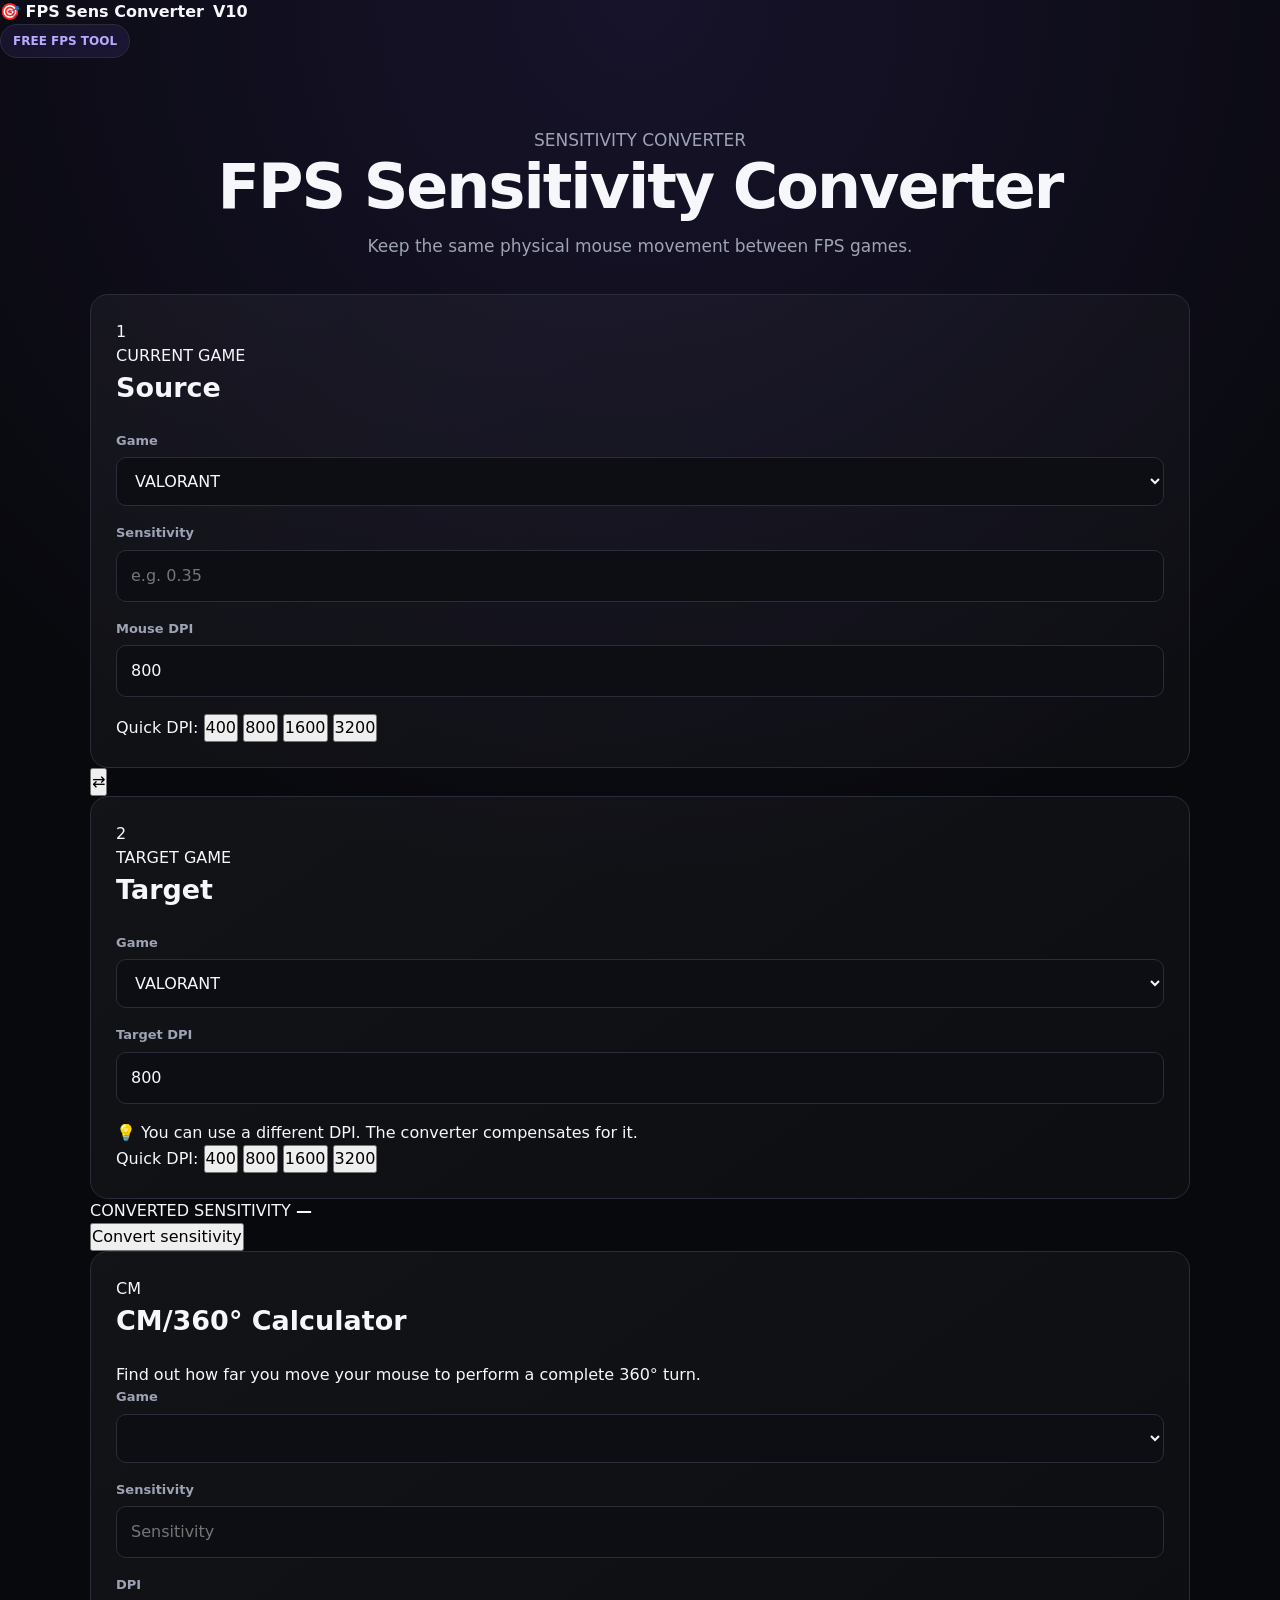
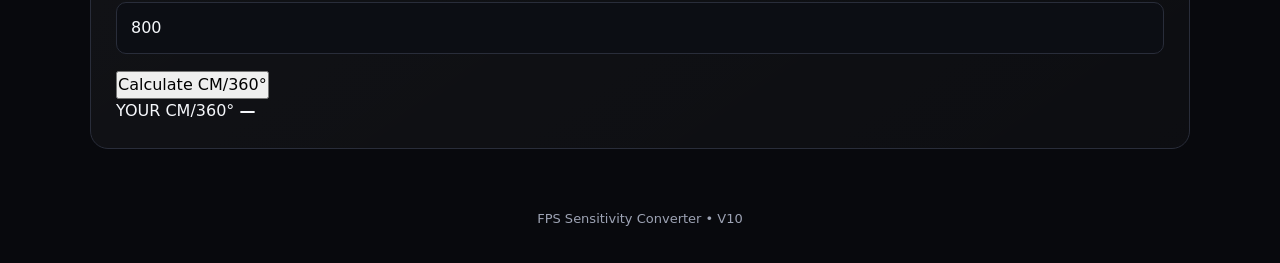
==== commit fd4fafb5: "Refactor index.html for FPS Sensitivity Converter V10 Updated the FPS Sensitivity Converter to versi" ====
--- a/index.html
+++ b/index.html
@@ -1,674 +1,474 @@
 <!DOCTYPE html>
 <html lang="en">
 <head>
-    <meta charset="UTF-8">
-
-    <meta name="viewport"
-          content="width=device-width, initial-scale=1.0">
-
-    <title>FPS Sensitivity Converter — Free CM/360 Calculator</title>
-
-    <meta name="description"
-          content="Free FPS sensitivity converter. Convert mouse sensitivity between Valorant, CS2, Apex Legends, Overwatch 2, Fortnite, Rainbow Six Siege, Call of Duty, The Finals, Destiny 2, Deadlock and Marvel Rivals.">
-
-    <meta name="keywords"
-          content="FPS sensitivity converter, sensitivity converter, cm 360, Valorant sensitivity, CS2 sensitivity, Apex sensitivity, Fortnite sensitivity, Warzone sensitivity">
-
-    <meta name="robots" content="index, follow">
-
-    <meta property="og:title"
-          content="FPS Sensitivity Converter">
-
-    <meta property="og:description"
-          content="Convert your FPS sensitivity while keeping the same physical mouse movement.">
-
-    <meta property="og:type"
-          content="website">
-
-    <link rel="stylesheet" href="style.css">
+  <meta charset="UTF-8">
+  <meta name="viewport" content="width=device-width, initial-scale=1.0">
+  <title>FPS Sensitivity Converter V10</title>
+  <meta name="description" content="Free FPS sensitivity converter using matching physical mouse movement and cm/360°.">
+  <link rel="stylesheet" href="style.css">
 </head>
 
 <body>
 
-<header class="topbar">
-
-    <div class="brand">
-        <span class="brand-icon">🎯</span>
-        <span>FPS Sens Converter</span>
-    </div>
-
-    <div class="version">
-        V10
-    </div>
-
+<header class="site-header">
+  <div class="brand">
+    🎯 FPS Sens Converter <span>V10</span>
+  </div>
+
+  <div class="badge">
+    FREE FPS TOOL
+  </div>
 </header>
 
-
 <main class="container">
 
-    <section class="hero">
-
-        <div class="badge">
-            FREE FPS TOOL
-        </div>
-
-        <h1>
-            FPS Sensitivity Converter
-        </h1>
-
-        <p>
-            Keep the same physical mouse movement between FPS games.
-        </p>
-
-    </section>
-
-
-    <!-- CONVERTER -->
-
-    <section class="converter">
-
-        <div class="section-title">
-            <span>🎯</span>
-            SENSITIVITY CONVERTER
-        </div>
-
-
-        <div class="steps">
-
-
-            <!-- SOURCE -->
-
-            <div class="card">
-
-                <div class="step-number">
-                    1
-                </div>
-
-                <div class="card-label">
-                    CURRENT GAME
-                </div>
-
-                <h2>
-                    Source
-                </h2>
-
-
-                <label for="sourceGame">
-                    Game
-                </label>
-
-                <select id="sourceGame"></select>
-
-
-                <div class="input-grid">
-
-                    <div>
-                        <label for="sourceSens">
-                            Sensitivity
-                        </label>
-
-                        <input
-                            id="sourceSens"
-                            type="number"
-                            min="0"
-                            step="any"
-                            placeholder="Example: 0.35"
-                        >
-                    </div>
-
-
-                    <div>
-                        <label for="sourceDpi">
-                            Mouse DPI
-                        </label>
-
-                        <input
-                            id="sourceDpi"
-                            type="number"
-                            min="1"
-                            step="1"
-                            value="800"
-                        >
-                    </div>
-
-                </div>
-
-
-                <div class="quick-dpi">
-
-                    <span>Quick DPI:</span>
-
-                    <button data-dpi="400">400</button>
-                    <button data-dpi="800">800</button>
-                    <button data-dpi="1600">1600</button>
-                    <button data-dpi="3200">3200</button>
-
-                </div>
-
-            </div>
-
-
-            <!-- SWAP -->
-
-            <div class="swap-container">
-
-                <button
-                    id="swapButton"
-                    class="swap-button"
-                    title="Swap games"
-                    aria-label="Swap source and target games"
-                >
-                    ⇄
-                </button>
-
-            </div>
-
-
-            <!-- TARGET -->
-
-            <div class="card">
-
-                <div class="step-number">
-                    2
-                </div>
-
-                <div class="card-label">
-                    TARGET GAME
-                </div>
-
-                <h2>
-                    Target
-                </h2>
-
-
-                <label for="targetGame">
-                    Game
-                </label>
-
-                <select id="targetGame"></select>
-
-
-                <label for="targetDpi">
-                    Target DPI
-                </label>
-
-                <input
-                    id="targetDpi"
-                    type="number"
-                    min="1"
-                    step="1"
-                    value="800"
-                >
-
-
-                <div class="quick-dpi">
-
-                    <span>Quick DPI:</span>
-
-                    <button data-target-dpi="400">400</button>
-                    <button data-target-dpi="800">800</button>
-                    <button data-target-dpi="1600">1600</button>
-                    <button data-target-dpi="3200">3200</button>
-
-                </div>
-
-
-                <div class="dpi-info">
-
-                    💡
-                    You can use a different DPI.
-                    The converter compensates for it.
-
-                </div>
-
-            </div>
-
-        </div>
-
-
-        <!-- CONVERT BUTTON -->
-
-        <button
-            id="convertButton"
-            class="convert-button"
-        >
-            Convert sensitivity
-        </button>
-
-
-        <div
-            id="errorMessage"
-            class="error-message hidden"
-        ></div>
-
-
-        <!-- RESULT -->
-
-        <section
-            id="resultSection"
-            class="result-section hidden"
-        >
-
-            <div class="result-header">
-
-                <span>RESULT</span>
-
-            </div>
-
-
-            <div class="result-card">
-
-                <div class="result-title">
-
-                    <h2>
-                        Your target setup
-                    </h2>
-
-                    <button
-                        id="copyButton"
-                        class="copy-button"
-                    >
-                        📋 Copy settings
-                    </button>
-
-                </div>
-
-
-                <div
-                    id="confidence"
-                    class="confidence"
-                ></div>
-
-
-                <div class="target-setup">
-
-                    <div class="target-game-name">
-
-                        <span>
-                            PUT THIS IN
-                        </span>
-
-                        <strong id="resultGame">
-                            -
-                        </strong>
-
-                    </div>
-
-
-                    <div class="main-result">
-
-                        <span>
-                            SENSITIVITY
-                        </span>
-
-                        <strong id="resultSens">
-                            -
-                        </strong>
-
-                    </div>
-
-
-                    <div class="setup-row">
-
-                        <div>
-
-                            <span>
-                                🖱️ Mouse DPI
-                            </span>
-
-                            <strong id="resultDpi">
-                                -
-                            </strong>
-
-                        </div>
-
-
-                        <div>
-
-                            <span>
-                                🎯 Zoom / ADS
-                            </span>
-
-                            <strong>
-                                1.0
-                            </strong>
-
-                        </div>
-
-                    </div>
-
-                </div>
-
-
-                <div class="what-to-put">
-
-                    <div class="what-icon">
-                        🎯
-                    </div>
-
-                    <h3>
-                        What should I put in my game?
-                    </h3>
-
-                    <p id="instructionText">
-                        -
-                    </p>
-
-                </div>
-
-
-                <div class="stats">
-
-                    <div class="stat">
-
-                        <span>
-                            Source CM/360°
-                        </span>
-
-                        <strong id="sourceCm">
-                            -
-                        </strong>
-
-                    </div>
-
-
-                    <div class="stat">
-
-                        <span>
-                            Target CM/360°
-                        </span>
-
-                        <strong id="targetCm">
-                            -
-                        </strong>
-
-                    </div>
-
-
-                    <div class="stat">
-
-                        <span>
-                            Source eDPI
-                        </span>
-
-                        <strong id="sourceEdpi">
-                            -
-                        </strong>
-
-                    </div>
-
-
-                    <div class="stat">
-
-                        <span>
-                            Target eDPI
-                        </span>
-
-                        <strong id="targetEdpi">
-                            -
-                        </strong>
-
-                    </div>
-
-                </div>
-
-
-                <div
-                    id="gameNote"
-                    class="game-note hidden"
-                ></div>
-
-
-                <div class="method">
-
-                    <h3>
-                        How the conversion works
-                    </h3>
-
-                    <div class="formula">
-
-                        <span>
-                            Source sensitivity
-                        </span>
-
-                        <b>→</b>
-
-                        <span>
-                            Source yaw
-                        </span>
-
-                        <b>→</b>
-
-                        <span>
-                            CM/360°
-                        </span>
-
-                        <b>→</b>
-
-                        <span>
-                            Target yaw
-                        </span>
-
-                        <b>→</b>
-
-                        <span>
-                            Target sensitivity
-                        </span>
-
-                    </div>
-
-                    <p>
-                        The converter keeps your physical horizontal
-                        mouse movement approximately identical between games.
-                    </p>
-
-                </div>
-
-            </div>
-
-        </section>
-
-
-        <!-- CM/360 -->
-
-        <section class="cm-section">
-
-            <div class="section-title">
-                <span>📏</span>
-                CM/360
-            </div>
-
-
-            <div class="cm-card">
-
-                <h2>
-                    CM/360° Calculator
-                </h2>
-
-                <p>
-                    Find out how far you move your mouse to perform
-                    a complete 360° turn.
-                </p>
-
-
-                <div class="input-grid">
-
-                    <div>
-
-                        <label for="cmGame">
-                            Game
-                        </label>
-
-                        <select id="cmGame"></select>
-
-                    </div>
-
-
-                    <div>
-
-                        <label for="cmSens">
-                            Sensitivity
-                        </label>
-
-                        <input
-                            id="cmSens"
-                            type="number"
-                            min="0"
-                            step="any"
-                            placeholder="Sensitivity"
-                        >
-
-                    </div>
-
-
-                    <div>
-
-                        <label for="cmDpi">
-                            DPI
-                        </label>
-
-                        <input
-                            id="cmDpi"
-                            type="number"
-                            min="1"
-                            step="1"
-                            value="800"
-                        >
-
-                    </div>
-
-                </div>
-
-
-                <button
-                    id="cmButton"
-                    class="secondary-button"
-                >
-                    Calculate CM/360°
-                </button>
-
-
-                <div
-                    id="cmResult"
-                    class="cm-result hidden"
-                >
-
-                    <span>
-                        YOUR CM/360°
-                    </span>
-
-                    <strong id="cmValue">
-                        -
-                    </strong>
-
-                </div>
-
-            </div>
-
-        </section>
-
-
-        <!-- FAQ -->
-
-        <section class="faq-section">
-
-            <div class="section-title">
-                <span>❓</span>
-                FAQ
-            </div>
-
-
-            <details>
-                <summary>
-                    What is CM/360°?
-                </summary>
-
-                <p>
-                    CM/360° is the physical distance your mouse must travel
-                    to make a complete 360° rotation in a game.
-                    Matching CM/360° is a common way to keep a similar
-                    physical mouse sensitivity between FPS games.
-                </p>
-
-            </details>
-
-
-            <details>
-                <summary>
-                    Does DPI affect the conversion?
-                </summary>
-
-                <p>
-                    DPI affects the relationship between your physical
-                    mouse movement and your in-game sensitivity.
-                    This converter allows different source and target DPI
-                    values and compensates for the difference.
-                </p>
-
-            </details>
-
-
-            <details>
-                <summary>
-                    Will my aim feel exactly the same?
-                </summary>
-
-                <p>
-                    The converter targets horizontal hipfire CM/360°.
-                    ADS, scopes, FOV, zoom multipliers and game-specific
-                    settings can make the aiming experience feel different.
-                </p>
-
-            </details>
-
-
-            <details>
-                <summary>
-                    Which games are supported?
-                </summary>
-
-                <p>
-                    The converter currently supports Valorant, Counter-Strike 2,
-                    Apex Legends, Overwatch 2, Fortnite, Rainbow Six Siege,
-                    Call of Duty / Warzone, THE FINALS, Destiny 2,
-                    Deadlock and Marvel Rivals.
-                </p>
-
-            </details>
-
-
-            <details>
-                <summary>
-                    Why are some conversions marked medium confidence?
-                </summary>
-
-                <p>
-                    Some games have additional aiming systems, different
-                    sensitivity scales or game-specific settings.
-                    Those results should therefore be physically verified
-                    in-game.
-                </p>
-
-            </details>
-
-        </section>
-
-
-        <footer>
-
-            <p>
-                FPS Sens Converter • V10
-            </p>
-
-            <p>
-                Free tool for FPS players.
-            </p>
-
-        </footer>
-
-    </section>
+<section class="hero">
+  <p class="eyebrow">SENSITIVITY CONVERTER</p>
+
+  <h1>FPS Sensitivity Converter</h1>
+
+  <p>
+    Keep the same physical mouse movement between FPS games.
+  </p>
+</section>
+
+
+<section class="converter-grid">
+
+<!-- SOURCE -->
+
+<article class="card">
+
+  <div class="step">1</div>
+
+  <p class="label">CURRENT GAME</p>
+
+  <h2>Source</h2>
+
+  <label for="sourceGame">Game</label>
+
+  <select id="sourceGame"></select>
+
+
+  <label for="sourceSens">
+    Sensitivity
+  </label>
+
+  <input
+    id="sourceSens"
+    type="number"
+    min="0.000001"
+    step="any"
+    placeholder="e.g. 0.35"
+  >
+
+
+  <label for="sourceDpi">
+    Mouse DPI
+  </label>
+
+  <input
+    id="sourceDpi"
+    type="number"
+    min="1"
+    step="1"
+    value="800"
+  >
+
+
+  <div class="quick">
+
+    <span>Quick DPI:</span>
+
+    <button data-dpi-target="sourceDpi" data-dpi="400">400</button>
+    <button data-dpi-target="sourceDpi" data-dpi="800">800</button>
+    <button data-dpi-target="sourceDpi" data-dpi="1600">1600</button>
+    <button data-dpi-target="sourceDpi" data-dpi="3200">3200</button>
+
+  </div>
+
+</article>
+
+
+<!-- SWAP -->
+
+<div class="switch-wrap">
+
+  <button
+    id="swapBtn"
+    class="swap"
+    type="button"
+    aria-label="Swap source and target"
+  >
+    ⇄
+  </button>
+
+</div>
+
+
+<!-- TARGET -->
+
+<article class="card">
+
+  <div class="step">2</div>
+
+  <p class="label">TARGET GAME</p>
+
+  <h2>Target</h2>
+
+  <label for="targetGame">
+    Game
+  </label>
+
+  <select id="targetGame"></select>
+
+
+  <label for="targetDpi">
+    Target DPI
+  </label>
+
+  <input
+    id="targetDpi"
+    type="number"
+    min="1"
+    step="1"
+    value="800"
+  >
+
+
+  <div class="tip">
+    💡 You can use a different DPI.
+    The converter compensates for it.
+  </div>
+
+
+  <div class="quick">
+
+    <span>Quick DPI:</span>
+
+    <button data-dpi-target="targetDpi" data-dpi="400">400</button>
+    <button data-dpi-target="targetDpi" data-dpi="800">800</button>
+    <button data-dpi-target="targetDpi" data-dpi="1600">1600</button>
+    <button data-dpi-target="targetDpi" data-dpi="3200">3200</button>
+
+  </div>
+
+</article>
+
+</section>
+
+
+<!-- CONVERT -->
+
+<section class="action-card">
+
+  <div class="converted-line">
+
+    <span>
+      CONVERTED SENSITIVITY
+    </span>
+
+    <strong id="convertedSens">
+      —
+    </strong>
+
+  </div>
+
+  <button
+    id="convertBtn"
+    class="primary"
+    type="button"
+  >
+    Convert sensitivity
+  </button>
+
+</section>
+
+
+<!-- RESULT -->
+
+<section id="result" class="result hidden">
+
+  <div class="result-header">
+
+    <div>
+
+      <p class="label">
+        RESULT
+      </p>
+
+      <h2>
+        Your target setup
+      </h2>
+
+    </div>
+
+
+    <button
+      id="copyBtn"
+      class="copy"
+      type="button"
+    >
+      📋 Copy settings
+    </button>
+
+  </div>
+
+
+  <div
+    id="confidence"
+    class="confidence"
+  ></div>
+
+
+  <div class="setup">
+
+    <div>
+
+      <span>
+        PUT THIS IN
+      </span>
+
+      <strong id="resultGame">
+        —
+      </strong>
+
+    </div>
+
+
+    <div>
+
+      <span>
+        SENSITIVITY
+      </span>
+
+      <strong id="resultSens">
+        —
+      </strong>
+
+    </div>
+
+
+    <div>
+
+      <span>
+        DPI
+      </span>
+
+      <strong id="resultDpi">
+        —
+      </strong>
+
+    </div>
+
+  </div>
+
+
+  <div class="settings-box">
+
+    <h3>
+      ⚙️ Sensitivity
+    </h3>
+
+    <p id="sensitivityPath">
+      Use the calculated sensitivity in the game's mouse settings.
+    </p>
+
+
+    <h3>
+      🖱️ Mouse DPI
+    </h3>
+
+    <p>
+      Your mouse software — keep the target DPI shown above.
+    </p>
+
+
+    <h3>
+      🎯 Zoom / ADS
+    </h3>
+
+    <p>
+      1.0 — separate setting.
+      ADS/scopes are not converted here.
+    </p>
+
+  </div>
+
+
+  <div class="what-to-put">
+
+    <span>🎯</span>
+
+    <div>
+
+      <h3>
+        What should I put in my game?
+      </h3>
+
+      <p id="instruction">
+        —
+      </p>
+
+    </div>
+
+  </div>
+
+
+  <div class="stats">
+
+    <div>
+      <span>Source CM/360°</span>
+      <strong id="sourceCm">—</strong>
+    </div>
+
+    <div>
+      <span>Target CM/360°</span>
+      <strong id="targetCm">—</strong>
+    </div>
+
+    <div>
+      <span>Source eDPI</span>
+      <strong id="sourceEdpi">—</strong>
+    </div>
+
+    <div>
+      <span>Target eDPI</span>
+      <strong id="targetEdpi">—</strong>
+    </div>
+
+  </div>
+
+
+  <div
+    id="gameNote"
+    class="note"
+  ></div>
+
+
+  <div class="method">
+
+    <h3>
+      How the conversion works
+    </h3>
+
+    <div class="flow">
+
+      <span>Source sensitivity</span>
+      <b>→</b>
+
+      <span>Source yaw</span>
+      <b>→</b>
+
+      <span>CM/360°</span>
+      <b>→</b>
+
+      <span>Target yaw</span>
+      <b>→</b>
+
+      <span>Target sensitivity</span>
+
+    </div>
+
+    <p>
+      The converter keeps your physical horizontal mouse
+      movement approximately identical between games.
+    </p>
+
+  </div>
+
+</section>
+
+
+<!-- CM CALCULATOR -->
+
+<section class="card calculator">
+
+  <p class="label">
+    CM
+  </p>
+
+  <h2>
+    CM/360° Calculator
+  </h2>
+
+  <p>
+    Find out how far you move your mouse
+    to perform a complete 360° turn.
+  </p>
+
+
+  <label for="calcGame">
+    Game
+  </label>
+
+  <select id="calcGame"></select>
+
+
+  <label for="calcSens">
+    Sensitivity
+  </label>
+
+  <input
+    id="calcSens"
+    type="number"
+    min="0.000001"
+    step="any"
+    placeholder="Sensitivity"
+  >
+
+
+  <label for="calcDpi">
+    DPI
+  </label>
+
+  <input
+    id="calcDpi"
+    type="number"
+    min="1"
+    step="1"
+    value="800"
+    placeholder="DPI"
+  >
+
+
+  <button
+    id="calcBtn"
+    class="primary"
+    type="button"
+  >
+    Calculate CM/360°
+  </button>
+
+
+  <div class="calc-result">
+
+    <span>
+      YOUR CM/360°
+    </span>
+
+    <strong id="calcResult">
+      —
+    </strong>
+
+  </div>
+
+</section>
 
 </main>
+
+
+<footer>
+  FPS Sensitivity Converter • V10
+</footer>
+
+
+<div
+  id="toast"
+  class="toast"
+  role="status"
+  aria-live="polite"
+></div>
 
 
 <script src="script.js"></script>
--- a/style.css
+++ b/style.css
@@ -6,27 +6,19 @@
 
 :root {
     --bg: #08090d;
-    --card: #11131a;
-    --card2: #171a23;
-    --border: #292d38;
-    --text: #f4f5f7;
-    --muted: #9298a7;
+    --panel: #11131a;
+    --panel-2: #171923;
+    --border: #292d3a;
+    --text: #f5f7fb;
+    --muted: #9da3b4;
     --accent: #7c5cff;
-    --accent2: #6242e8;
-    --success: #35d49a;
-    --warning: #f4b942;
+    --accent-2: #6547e8;
+    --success: #31d48b;
+    --warning: #f3b94b;
     --danger: #ff5d6c;
 }
 
 body {
-    min-height: 100vh;
-    background:
-        radial-gradient(
-            circle at top,
-            #15132a 0,
-            var(--bg) 40%
-        );
-    color: var(--text);
     font-family:
         Inter,
         system-ui,
@@ -34,6 +26,16 @@
         BlinkMacSystemFont,
         "Segoe UI",
         sans-serif;
+
+    background:
+        radial-gradient(
+            circle at top,
+            #17132b 0%,
+            var(--bg) 45%
+        );
+
+    color: var(--text);
+    min-height: 100vh;
     line-height: 1.5;
 }
 
@@ -48,9 +50,10 @@
 }
 
 .topbar {
-    width: min(1180px, 92%);
+    width: 100%;
+    max-width: 1180px;
     margin: auto;
-    padding: 24px 0;
+    padding: 22px 24px;
 
     display: flex;
     justify-content: space-between;
@@ -58,528 +61,420 @@
 }
 
 .brand {
+    font-weight: 800;
     display: flex;
+    gap: 9px;
     align-items: center;
-    gap: 12px;
 }
 
 .brand-icon {
-    font-size: 28px;
-}
-
-.brand strong {
-    display: block;
-    font-size: 17px;
-}
-
-.brand small {
-    color: var(--muted);
-}
-
-.badge {
-    border: 1px solid var(--border);
-    background: rgba(255,255,255,.03);
-    color: #b8b0ff;
-
-    padding: 7px 12px;
+    font-size: 22px;
+}
+
+.version {
+    border: 1px solid var(--border);
+    background: rgba(255,255,255,.04);
+    padding: 6px 12px;
     border-radius: 999px;
-
-    font-size: 11px;
-    font-weight: 700;
-    letter-spacing: .08em;
+    color: var(--muted);
+    font-size: 13px;
 }
 
 .container {
-    width: min(980px, 92%);
+    width: min(1100px, calc(100% - 30px));
     margin: auto;
-    padding-bottom: 60px;
 }
 
 .hero {
     text-align: center;
-    padding: 55px 0 35px;
-}
-
-.eyebrow {
-    color: #a99cff;
+    padding: 55px 10px 35px;
+}
+
+.badge {
+    display: inline-block;
+    padding: 7px 12px;
+    border: 1px solid var(--border);
+    background: rgba(124,92,255,.1);
+    border-radius: 999px;
     font-size: 12px;
     font-weight: 800;
-    letter-spacing: .14em;
+    color: #b8abff;
+    margin-bottom: 15px;
 }
 
 .hero h1 {
-    margin-top: 10px;
-    font-size: clamp(32px, 6vw, 54px);
+    font-size: clamp(34px, 6vw, 62px);
     line-height: 1.05;
+    letter-spacing: -2px;
+    margin-bottom: 15px;
 }
 
 .hero p {
-    margin-top: 15px;
-    color: var(--muted);
-    font-size: 16px;
-}
-
-.converter-card,
+    color: var(--muted);
+    font-size: 17px;
+}
+
+.section-title {
+    font-size: 13px;
+    font-weight: 900;
+    letter-spacing: 1.5px;
+    color: var(--muted);
+    margin-bottom: 18px;
+    display: flex;
+    gap: 8px;
+    align-items: center;
+}
+
+.steps {
+    display: grid;
+    grid-template-columns: 1fr 60px 1fr;
+    gap: 15px;
+    align-items: center;
+}
+
+.card,
 .result-card,
-.calculator-card {
-    background: rgba(17,19,26,.94);
-    border: 1px solid var(--border);
-    border-radius: 20px;
-    padding: 28px;
-    margin-bottom: 22px;
-    box-shadow: 0 20px 60px rgba(0,0,0,.2);
-}
-
-.section-title {
-    display: flex;
-    align-items: center;
-    gap: 14px;
-    margin-bottom: 22px;
-}
-
-.section-title small {
-    display: block;
-    color: var(--muted);
-    font-size: 10px;
-    font-weight: 800;
-    letter-spacing: .12em;
-}
-
-.section-title h2 {
-    font-size: 20px;
-}
-
-.number {
-    width: 36px;
-    height: 36px;
-
+.cm-card,
+details {
+    background:
+        linear-gradient(
+            145deg,
+            rgba(255,255,255,.045),
+            rgba(255,255,255,.018)
+        );
+
+    border: 1px solid var(--border);
+    border-radius: 18px;
+}
+
+.card {
+    padding: 25px;
+    min-width: 0;
+}
+
+.step-number {
+    width: 34px;
+    height: 34px;
+    border-radius: 50%;
+    background: var(--accent);
     display: grid;
     place-items: center;
-
+    font-weight: 900;
+    margin-bottom: 15px;
+}
+
+.card-label {
+    color: var(--muted);
+    font-size: 11px;
+    font-weight: 900;
+    letter-spacing: 1.5px;
+}
+
+.card h2 {
+    margin-bottom: 22px;
+    font-size: 27px;
+}
+
+label {
+    display: block;
+    color: var(--muted);
+    font-size: 13px;
+    font-weight: 700;
+    margin-bottom: 7px;
+}
+
+select,
+input {
+    width: 100%;
+    border: 1px solid var(--border);
+    background: #0c0e14;
+    color: var(--text);
     border-radius: 10px;
-    background: rgba(124,92,255,.14);
-    color: #a99cff;
-
-    font-size: 12px;
-    font-weight: 800;
-}
-
-.target-title {
-    margin-top: 34px;
-}
-
-.field-grid {
+    padding: 13px 14px;
+    outline: none;
+    transition: .2s;
+    margin-bottom: 17px;
+}
+
+select:focus,
+input:focus {
+    border-color: var(--accent);
+    box-shadow: 0 0 0 3px rgba(124,92,255,.13);
+}
+
+.input-grid {
     display: grid;
-    grid-template-columns: 1.5fr 1fr 1fr;
+    grid-template-columns: 1fr 1fr;
     gap: 14px;
-}
-
-.field {
-    position: relative;
-}
-
-.field label {
-    display: block;
-    margin-bottom: 8px;
-
-    color: var(--muted);
-    font-size: 12px;
-    font-weight: 700;
-}
-
-.field input,
-.field select {
-    width: 100%;
-    height: 48px;
-
-    padding: 0 14px;
-
-    border: 1px solid var(--border);
-    border-radius: 10px;
-
-    background: var(--card2);
-    color: var(--text);
-
-    outline: none;
-}
-
-.field input:focus,
-.field select:focus {
-    border-color: var(--accent);
-    box-shadow: 0 0 0 3px rgba(124,92,255,.12);
-}
-
-.favorite-btn {
-    position: absolute;
-    right: 7px;
-    bottom: 7px;
-
-    width: 34px;
-    height: 34px;
-
-    border: 0;
-    background: transparent;
-    color: #8d92a1;
-
-    font-size: 21px;
-}
-
-.favorite-btn.active {
-    color: #ffd45a;
 }
 
 .quick-dpi {
     display: flex;
+    flex-wrap: wrap;
+    gap: 7px;
     align-items: center;
-    gap: 7px;
-    margin-top: 10px;
-
-    flex-wrap: wrap;
-
+    margin-top: -5px;
+}
+
+.quick-dpi span {
     color: var(--muted);
     font-size: 12px;
 }
 
 .quick-dpi button {
     border: 1px solid var(--border);
+    background: #0c0e14;
+    color: var(--muted);
+    padding: 6px 10px;
     border-radius: 7px;
-
-    background: transparent;
+    font-size: 12px;
+}
+
+.quick-dpi button:hover {
     color: var(--text);
-
-    padding: 5px 9px;
-}
-
-.quick-dpi button:hover {
     border-color: var(--accent);
-    color: #b8aeff;
-}
-
-.invert-btn {
-    display: block;
-
-    width: 44px;
-    height: 44px;
-
-    margin: 24px auto;
-
-    border: 1px solid var(--border);
+}
+
+.swap-container {
+    display: flex;
+    justify-content: center;
+}
+
+.swap-button {
+    width: 48px;
+    height: 48px;
     border-radius: 50%;
-
-    background: var(--card2);
-    color: white;
-
-    font-size: 20px;
-
+    border: 1px solid var(--border);
+    background: var(--panel-2);
+    color: var(--text);
+    font-size: 23px;
     transition: .2s;
 }
 
-.invert-btn:hover {
+.swap-button:hover {
     transform: rotate(180deg);
     border-color: var(--accent);
-}
-
-.dpi-tip {
-    margin-top: 16px;
-
-    padding: 12px 14px;
-
+    color: #b8abff;
+}
+
+.dpi-info {
+    color: var(--muted);
+    font-size: 12px;
+    margin-top: 15px;
+}
+
+.convert-button {
+    display: block;
+    width: 100%;
+    margin: 22px 0;
+    padding: 16px;
+    border: 0;
+    border-radius: 12px;
+    background: var(--accent);
+    color: white;
+    font-size: 16px;
+    font-weight: 900;
+    transition: .2s;
+}
+
+.convert-button:hover {
+    background: var(--accent-2);
+    transform: translateY(-1px);
+}
+
+.error-message {
+    padding: 13px;
     border-radius: 10px;
-
-    background: rgba(124,92,255,.07);
-    color: #aaa3d8;
-
+    border: 1px solid rgba(255,93,108,.35);
+    background: rgba(255,93,108,.08);
+    color: #ff9ca7;
+    margin-bottom: 20px;
+}
+
+.hidden {
+    display: none !important;
+}
+
+.result-header {
+    color: var(--muted);
     font-size: 12px;
-}
-
-.converted-preview {
-    margin-top: 22px;
-
-    padding: 18px;
-
-    border: 1px solid var(--border);
-    border-radius: 12px;
-
-    text-align: center;
-    background: rgba(255,255,255,.02);
-}
-
-.converted-preview span {
-    display: block;
-    color: var(--muted);
-    font-size: 10px;
-    font-weight: 800;
-    letter-spacing: .12em;
-}
-
-.converted-preview strong {
-    display: block;
-    margin-top: 4px;
-    font-size: 30px;
-}
-
-.primary-btn,
-.secondary-btn {
-    width: 100%;
-    height: 52px;
-
-    margin-top: 16px;
-
-    border: 0;
-    border-radius: 11px;
-
-    font-weight: 800;
-
-    transition: .2s;
-}
-
-.primary-btn {
-    background: linear-gradient(
-        135deg,
-        var(--accent),
-        var(--accent2)
-    );
-    color: white;
-}
-
-.primary-btn:hover {
-    transform: translateY(-1px);
-    filter: brightness(1.08);
-}
-
-.secondary-btn {
-    border: 1px solid var(--border);
-    background: var(--card2);
-    color: white;
-}
-
-.secondary-btn:hover {
-    border-color: var(--accent);
-}
-
-.result-header {
+    font-weight: 900;
+    letter-spacing: 1.5px;
+    margin-bottom: 15px;
+}
+
+.result-card {
+    padding: 27px;
+}
+
+.result-title {
     display: flex;
     justify-content: space-between;
     align-items: center;
     gap: 15px;
-    margin-bottom: 20px;
-}
-
-.result-header h2 {
-    margin-top: 5px;
-}
-
-.copy-btn {
-    border: 1px solid var(--border);
+}
+
+.result-title h2 {
+    font-size: 28px;
+}
+
+.copy-button {
+    border: 1px solid var(--border);
+    background: var(--panel-2);
+    color: var(--text);
+    padding: 9px 13px;
     border-radius: 9px;
-
-    background: var(--card2);
-    color: white;
-
-    padding: 10px 14px;
-}
-
-.copy-btn:hover {
+}
+
+.copy-button:hover {
     border-color: var(--accent);
 }
 
 .confidence {
-    display: inline-flex;
-    align-items: center;
-
+    display: inline-block;
+    margin: 16px 0;
     padding: 7px 11px;
-    margin-bottom: 20px;
-
     border-radius: 999px;
-
     font-size: 12px;
-    font-weight: 700;
+    font-weight: 800;
 }
 
 .confidence.high {
-    background: rgba(53,212,154,.1);
+    background: rgba(49,212,139,.1);
     color: var(--success);
 }
 
 .confidence.medium {
-    background: rgba(244,185,66,.1);
+    background: rgba(243,185,75,.1);
     color: var(--warning);
 }
 
-.confidence.low {
-    background: rgba(255,93,108,.1);
-    color: var(--danger);
-}
-
 .target-setup {
+    background: #0b0d13;
+    border: 1px solid var(--border);
+    border-radius: 15px;
     padding: 22px;
-
-    border: 1px solid var(--border);
-    border-radius: 15px;
-
-    background:
-        linear-gradient(
-            145deg,
-            rgba(124,92,255,.08),
-            rgba(255,255,255,.015)
-        );
-}
-
-.result-label {
-    color: var(--muted);
-    font-size: 10px;
+}
+
+.target-game-name span,
+.main-result span,
+.setup-row span,
+.stat span {
+    display: block;
+    color: var(--muted);
+    font-size: 11px;
     font-weight: 800;
-    letter-spacing: .12em;
-}
-
-.game-result strong {
+    letter-spacing: 1px;
+}
+
+.target-game-name strong {
     display: block;
     margin-top: 4px;
     font-size: 22px;
 }
 
-.result-main {
+.main-result {
+    margin: 25px 0;
+}
+
+.main-result strong {
+    display: block;
+    font-size: 44px;
+    line-height: 1.1;
+    color: #b8abff;
+}
+
+.setup-row {
     display: grid;
     grid-template-columns: 1fr 1fr;
-    gap: 14px;
-
+    gap: 15px;
+}
+
+.setup-row div {
+    border-top: 1px solid var(--border);
+    padding-top: 15px;
+}
+
+.setup-row strong {
+    display: block;
+    margin-top: 4px;
+}
+
+.what-to-put {
     margin-top: 20px;
-}
-
-.result-main > div {
-    padding: 18px;
-
+    padding: 20px;
+    border-radius: 13px;
+    background: rgba(124,92,255,.07);
+    border: 1px solid rgba(124,92,255,.2);
+}
+
+.what-icon {
+    font-size: 25px;
+    margin-bottom: 8px;
+}
+
+.what-to-put h3 {
+    margin-bottom: 8px;
+}
+
+.what-to-put p {
+    color: var(--muted);
+}
+
+.stats {
+    display: grid;
+    grid-template-columns: repeat(4, 1fr);
+    gap: 10px;
+    margin-top: 15px;
+}
+
+.stat {
+    background: #0c0e14;
+    border: 1px solid var(--border);
+    padding: 15px;
     border-radius: 11px;
-
-    background: rgba(0,0,0,.16);
-}
-
-.result-main span {
-    display: block;
-    color: var(--muted);
-    font-size: 11px;
-}
-
-.result-main strong {
-    display: block;
-    margin-top: 5px;
-    font-size: 27px;
-}
-
-.settings-box {
-    display: grid;
-    grid-template-columns: repeat(3,1fr);
-    gap: 12px;
-
-    margin-top: 14px;
-}
-
-.settings-box > div {
+}
+
+.stat strong {
+    display: block;
+    margin-top: 4px;
+    font-size: 17px;
+}
+
+.game-note {
+    margin-top: 15px;
     padding: 15px;
-
-    border: 1px solid var(--border);
-    border-radius: 10px;
-}
-
-.settings-box span {
-    font-size: 12px;
-    font-weight: 700;
-}
-
-.settings-box p {
-    margin-top: 6px;
-    color: var(--muted);
-    font-size: 12px;
-}
-
-.what-to-do {
-    display: flex;
-    gap: 14px;
-
-    margin-top: 18px;
-    padding: 18px;
-
-    border: 1px solid var(--border);
-    border-radius: 12px;
-}
-
-.what-icon {
-    font-size: 24px;
-}
-
-.what-to-do h3 {
-    font-size: 15px;
-}
-
-.what-to-do p {
-    margin-top: 5px;
-    color: var(--muted);
+    border-radius: 11px;
+    background: rgba(243,185,75,.07);
+    border: 1px solid rgba(243,185,75,.2);
+    color: #e9c97e;
     font-size: 13px;
 }
 
-.stats-grid {
-    display: grid;
-    grid-template-columns: repeat(4,1fr);
-    gap: 10px;
-
-    margin-top: 18px;
-}
-
-.stat {
-    padding: 14px;
-
-    border: 1px solid var(--border);
-    border-radius: 10px;
-}
-
-.stat span {
-    display: block;
-    color: var(--muted);
-    font-size: 11px;
-}
-
-.stat strong {
-    display: block;
-    margin-top: 5px;
-    font-size: 17px;
-}
-
-.game-note {
-    margin-top: 18px;
-
-    padding: 15px;
-
-    border-radius: 10px;
-
-    background: rgba(244,185,66,.07);
-    border: 1px solid rgba(244,185,66,.18);
-
-    color: #d9bf82;
-    font-size: 13px;
-}
-
 .method {
-    margin-top: 22px;
-    padding-top: 20px;
+    margin-top: 25px;
     border-top: 1px solid var(--border);
+    padding-top: 22px;
 }
 
 .method h3 {
-    font-size: 15px;
+    margin-bottom: 15px;
 }
 
 .formula {
     display: flex;
-    justify-content: center;
+    flex-wrap: wrap;
+    gap: 8px;
     align-items: center;
-    flex-wrap: wrap;
-
-    gap: 8px;
-
-    margin-top: 14px;
-
-    color: var(--muted);
-    font-size: 11px;
+}
+
+.formula span {
+    padding: 7px 9px;
+    background: #0c0e14;
+    border: 1px solid var(--border);
+    border-radius: 7px;
+    font-size: 12px;
+    color: var(--muted);
 }
 
 .formula b {
@@ -587,148 +482,164 @@
 }
 
 .method p {
-    margin-top: 14px;
-    color: var(--muted);
-    font-size: 12px;
-}
-
-.section-description {
-    margin: -10px 0 22px;
+    margin-top: 15px;
     color: var(--muted);
     font-size: 13px;
+}
+
+.cm-section,
+.faq-section {
+    margin-top: 55px;
+}
+
+.cm-card {
+    padding: 25px;
+}
+
+.cm-card h2 {
+    margin-bottom: 7px;
+}
+
+.cm-card > p {
+    color: var(--muted);
+    margin-bottom: 22px;
+}
+
+.secondary-button {
+    width: 100%;
+    padding: 14px;
+    background: var(--panel-2);
+    color: var(--text);
+    border: 1px solid var(--border);
+    border-radius: 10px;
+    font-weight: 800;
+}
+
+.secondary-button:hover {
+    border-color: var(--accent);
 }
 
 .cm-result {
     margin-top: 18px;
     padding: 20px;
-
-    border: 1px solid var(--border);
     border-radius: 12px;
-
+    background: rgba(49,212,139,.07);
+    border: 1px solid rgba(49,212,139,.2);
+}
+
+.cm-result span {
+    display: block;
+    color: var(--muted);
+    font-size: 11px;
+    font-weight: 800;
+}
+
+.cm-result strong {
+    display: block;
+    color: var(--success);
+    font-size: 30px;
+    margin-top: 3px;
+}
+
+details {
+    padding: 18px 20px;
+    margin-bottom: 10px;
+}
+
+summary {
+    cursor: pointer;
+    font-weight: 800;
+}
+
+details p {
+    color: var(--muted);
+    margin-top: 12px;
+    font-size: 14px;
+}
+
+footer {
     text-align: center;
-}
-
-.cm-result span {
-    display: block;
-    color: var(--muted);
-    font-size: 10px;
-    font-weight: 800;
-    letter-spacing: .12em;
-}
-
-.cm-result strong {
-    display: block;
-    margin-top: 5px;
-    font-size: 30px;
-}
-
-footer {
-    padding: 25px 0;
-    text-align: center;
-
-    color: var(--muted);
-    font-size: 11px;
-}
-
-.hidden {
-    display: none !important;
-}
-
-.toast {
-    position: fixed;
-
-    bottom: 25px;
-    left: 50%;
-
-    transform: translate(-50%, 20px);
-
-    padding: 11px 16px;
-
-    border-radius: 9px;
-
-    background: #20232d;
-    border: 1px solid var(--border);
-
-    color: white;
-
-    opacity: 0;
-    pointer-events: none;
-
-    transition: .25s;
-
+    color: var(--muted);
+    padding: 60px 10px 35px;
     font-size: 13px;
 }
 
-.toast.show {
-    opacity: 1;
-    transform: translate(-50%, 0);
-}
-
-
-@media (max-width: 760px) {
+@media (max-width: 800px) {
+
+    .steps {
+        grid-template-columns: 1fr;
+    }
+
+    .swap-container {
+        order: 2;
+    }
+
+    .swap-button {
+        transform: rotate(90deg);
+    }
+
+    .swap-button:hover {
+        transform: rotate(270deg);
+    }
+
+    .stats {
+        grid-template-columns: 1fr 1fr;
+    }
+
+    .hero {
+        padding-top: 35px;
+    }
+}
+
+@media (max-width: 520px) {
+
+    .container {
+        width: min(100% - 20px, 1100px);
+    }
 
     .topbar {
-        width: 94%;
-    }
-
-    .container {
-        width: 94%;
-    }
-
-    .converter-card,
+        padding: 16px 10px;
+    }
+
+    .hero h1 {
+        font-size: 36px;
+        letter-spacing: -1px;
+    }
+
+    .card,
     .result-card,
-    .calculator-card {
-        padding: 20px;
-        border-radius: 16px;
-    }
-
-    .field-grid {
+    .cm-card {
+        padding: 18px;
+    }
+
+    .input-grid {
         grid-template-columns: 1fr;
-    }
-
-    .settings-box {
+        gap: 0;
+    }
+
+    .setup-row {
         grid-template-columns: 1fr;
     }
 
-    .stats-grid {
-        grid-template-columns: 1fr 1fr;
-    }
-
-    .result-header {
+    .stats {
+        grid-template-columns: 1fr;
+    }
+
+    .result-title {
         align-items: flex-start;
         flex-direction: column;
     }
 
-    .copy-btn {
-        width: 100%;
-    }
-
-    .hero {
-        padding-top: 35px;
-    }
-}
-
-
-@media (max-width: 430px) {
-
-    .hero h1 {
-        font-size: 34px;
-    }
-
-    .result-main {
-        grid-template-columns: 1fr;
-    }
-
-    .stats-grid {
-        grid-template-columns: 1fr;
-    }
-
-    .badge {
-        display: none;
+    .main-result strong {
+        font-size: 36px;
     }
 
     .formula {
         flex-direction: column;
-    }
-
-}
+        align-items: stretch;
+    }
+
+    .formula b {
+        text-align: center;
+    }
+}
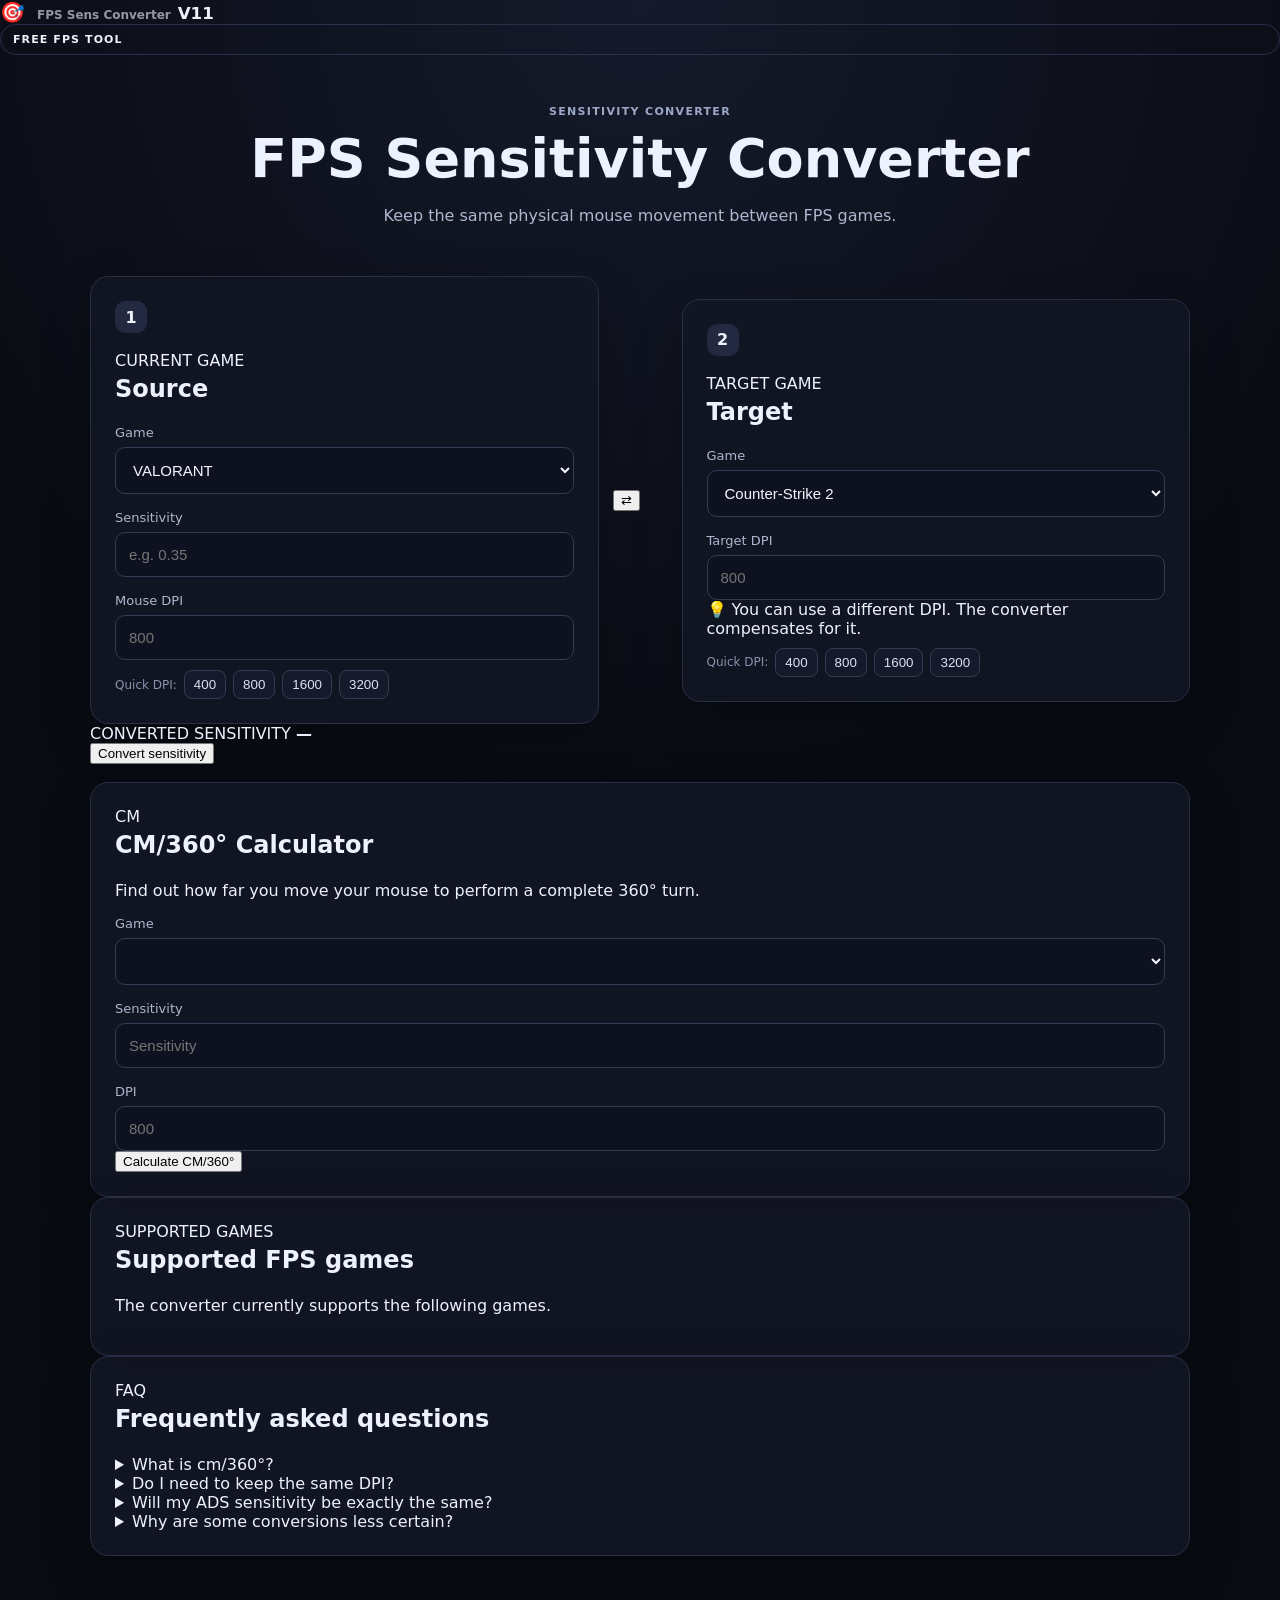
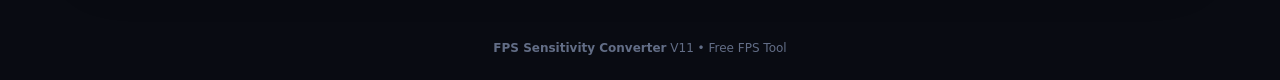
==== commit 31f6a1e1: "Update title and version to V11 in index.html" ====
--- a/index.html
+++ b/index.html
@@ -3,475 +3,518 @@
 <head>
   <meta charset="UTF-8">
   <meta name="viewport" content="width=device-width, initial-scale=1.0">
-  <title>FPS Sensitivity Converter V10</title>
-  <meta name="description" content="Free FPS sensitivity converter using matching physical mouse movement and cm/360°.">
+
+  <title>FPS Sensitivity Converter — Free FPS Sens Converter</title>
+
+  <meta
+    name="description"
+    content="Free FPS sensitivity converter. Convert your mouse sensitivity between Valorant, CS2, Apex Legends, Overwatch 2, Fortnite and more using cm/360°."
+  >
+
+  <meta
+    name="keywords"
+    content="FPS sensitivity converter, sensitivity converter, cm 360, Valorant sensitivity, CS2 sensitivity, Apex sensitivity, Overwatch sensitivity, Fortnite sensitivity"
+  >
+
+  <meta name="theme-color" content="#0b0f19">
+
   <link rel="stylesheet" href="style.css">
 </head>
 
 <body>
 
-<header class="site-header">
-  <div class="brand">
-    🎯 FPS Sens Converter <span>V10</span>
-  </div>
-
-  <div class="badge">
-    FREE FPS TOOL
-  </div>
-</header>
-
-<main class="container">
-
-<section class="hero">
-  <p class="eyebrow">SENSITIVITY CONVERTER</p>
-
-  <h1>FPS Sensitivity Converter</h1>
-
-  <p>
-    Keep the same physical mouse movement between FPS games.
-  </p>
-</section>
-
-
-<section class="converter-grid">
-
-<!-- SOURCE -->
-
-<article class="card">
-
-  <div class="step">1</div>
-
-  <p class="label">CURRENT GAME</p>
-
-  <h2>Source</h2>
-
-  <label for="sourceGame">Game</label>
-
-  <select id="sourceGame"></select>
-
-
-  <label for="sourceSens">
-    Sensitivity
-  </label>
-
-  <input
-    id="sourceSens"
-    type="number"
-    min="0.000001"
-    step="any"
-    placeholder="e.g. 0.35"
-  >
-
-
-  <label for="sourceDpi">
-    Mouse DPI
-  </label>
-
-  <input
-    id="sourceDpi"
-    type="number"
-    min="1"
-    step="1"
-    value="800"
-  >
-
-
-  <div class="quick">
-
-    <span>Quick DPI:</span>
-
-    <button data-dpi-target="sourceDpi" data-dpi="400">400</button>
-    <button data-dpi-target="sourceDpi" data-dpi="800">800</button>
-    <button data-dpi-target="sourceDpi" data-dpi="1600">1600</button>
-    <button data-dpi-target="sourceDpi" data-dpi="3200">3200</button>
-
-  </div>
-
-</article>
-
-
-<!-- SWAP -->
-
-<div class="switch-wrap">
-
-  <button
-    id="swapBtn"
-    class="swap"
-    type="button"
-    aria-label="Swap source and target"
-  >
-    ⇄
-  </button>
-
-</div>
-
-
-<!-- TARGET -->
-
-<article class="card">
-
-  <div class="step">2</div>
-
-  <p class="label">TARGET GAME</p>
-
-  <h2>Target</h2>
-
-  <label for="targetGame">
-    Game
-  </label>
-
-  <select id="targetGame"></select>
-
-
-  <label for="targetDpi">
-    Target DPI
-  </label>
-
-  <input
-    id="targetDpi"
-    type="number"
-    min="1"
-    step="1"
-    value="800"
-  >
-
-
-  <div class="tip">
-    💡 You can use a different DPI.
-    The converter compensates for it.
-  </div>
-
-
-  <div class="quick">
-
-    <span>Quick DPI:</span>
-
-    <button data-dpi-target="targetDpi" data-dpi="400">400</button>
-    <button data-dpi-target="targetDpi" data-dpi="800">800</button>
-    <button data-dpi-target="targetDpi" data-dpi="1600">1600</button>
-    <button data-dpi-target="targetDpi" data-dpi="3200">3200</button>
-
-  </div>
-
-</article>
-
-</section>
-
-
-<!-- CONVERT -->
-
-<section class="action-card">
-
-  <div class="converted-line">
-
-    <span>
-      CONVERTED SENSITIVITY
-    </span>
-
-    <strong id="convertedSens">
-      —
-    </strong>
-
-  </div>
-
-  <button
-    id="convertBtn"
-    class="primary"
-    type="button"
-  >
-    Convert sensitivity
-  </button>
-
-</section>
-
-
-<!-- RESULT -->
-
-<section id="result" class="result hidden">
-
-  <div class="result-header">
-
-    <div>
-
-      <p class="label">
-        RESULT
+  <header class="topbar">
+    <div class="brand">
+      🎯 <span>FPS Sens Converter</span>
+      <small>V11</small>
+    </div>
+
+    <div class="badge">FREE FPS TOOL</div>
+  </header>
+
+  <main class="container">
+
+    <section class="hero">
+      <span class="eyebrow">SENSITIVITY CONVERTER</span>
+
+      <h1>FPS Sensitivity Converter</h1>
+
+      <p>
+        Keep the same physical mouse movement between FPS games.
       </p>
-
-      <h2>
-        Your target setup
-      </h2>
-
-    </div>
-
-
-    <button
-      id="copyBtn"
-      class="copy"
-      type="button"
-    >
-      📋 Copy settings
-    </button>
-
-  </div>
-
-
-  <div
-    id="confidence"
-    class="confidence"
-  ></div>
-
-
-  <div class="setup">
-
-    <div>
-
-      <span>
-        PUT THIS IN
-      </span>
-
-      <strong id="resultGame">
-        —
-      </strong>
-
-    </div>
-
-
-    <div>
-
-      <span>
-        SENSITIVITY
-      </span>
-
-      <strong id="resultSens">
-        —
-      </strong>
-
-    </div>
-
-
-    <div>
-
-      <span>
-        DPI
-      </span>
-
-      <strong id="resultDpi">
-        —
-      </strong>
-
-    </div>
-
-  </div>
-
-
-  <div class="settings-box">
-
-    <h3>
-      ⚙️ Sensitivity
-    </h3>
-
-    <p id="sensitivityPath">
-      Use the calculated sensitivity in the game's mouse settings.
-    </p>
-
-
-    <h3>
-      🖱️ Mouse DPI
-    </h3>
-
-    <p>
-      Your mouse software — keep the target DPI shown above.
-    </p>
-
-
-    <h3>
-      🎯 Zoom / ADS
-    </h3>
-
-    <p>
-      1.0 — separate setting.
-      ADS/scopes are not converted here.
-    </p>
-
-  </div>
-
-
-  <div class="what-to-put">
-
-    <span>🎯</span>
-
-    <div>
-
-      <h3>
-        What should I put in my game?
-      </h3>
-
-      <p id="instruction">
-        —
+    </section>
+
+
+    <!-- CONVERTER -->
+
+    <section class="converter-grid">
+
+      <!-- SOURCE -->
+
+      <div class="card">
+
+        <div class="step">1</div>
+
+        <span class="section-label">CURRENT GAME</span>
+
+        <h2>Source</h2>
+
+        <label for="sourceGame">Game</label>
+
+        <select id="sourceGame"></select>
+
+
+        <div class="input-row">
+
+          <div>
+            <label for="sourceSens">Sensitivity</label>
+            <input
+              id="sourceSens"
+              type="number"
+              min="0"
+              step="any"
+              placeholder="e.g. 0.35"
+            >
+          </div>
+
+          <div>
+            <label for="sourceDpi">Mouse DPI</label>
+            <input
+              id="sourceDpi"
+              type="number"
+              min="1"
+              step="1"
+              placeholder="800"
+            >
+          </div>
+
+        </div>
+
+
+        <div class="quick">
+          <span>Quick DPI:</span>
+
+          <button type="button" data-source-dpi="400">400</button>
+          <button type="button" data-source-dpi="800">800</button>
+          <button type="button" data-source-dpi="1600">1600</button>
+          <button type="button" data-source-dpi="3200">3200</button>
+        </div>
+
+      </div>
+
+
+      <!-- SWITCH -->
+
+      <div class="switch-wrapper">
+
+        <button
+          id="swapBtn"
+          class="swap-btn"
+          type="button"
+          title="Swap source and target"
+          aria-label="Swap source and target"
+        >
+          ⇄
+        </button>
+
+      </div>
+
+
+      <!-- TARGET -->
+
+      <div class="card">
+
+        <div class="step">2</div>
+
+        <span class="section-label">TARGET GAME</span>
+
+        <h2>Target</h2>
+
+        <label for="targetGame">Game</label>
+
+        <select id="targetGame"></select>
+
+
+        <label for="targetDpi">Target DPI</label>
+
+        <input
+          id="targetDpi"
+          type="number"
+          min="1"
+          step="1"
+          placeholder="800"
+        >
+
+
+        <div class="info">
+          💡 You can use a different DPI.
+          The converter compensates for it.
+        </div>
+
+
+        <div class="quick">
+          <span>Quick DPI:</span>
+
+          <button type="button" data-target-dpi="400">400</button>
+          <button type="button" data-target-dpi="800">800</button>
+          <button type="button" data-target-dpi="1600">1600</button>
+          <button type="button" data-target-dpi="3200">3200</button>
+        </div>
+
+      </div>
+
+    </section>
+
+
+    <!-- MAIN CONVERSION -->
+
+    <section class="conversion-card">
+
+      <div class="conversion-preview">
+
+        <span>CONVERTED SENSITIVITY</span>
+
+        <strong id="convertedSens">—</strong>
+
+      </div>
+
+
+      <button id="convertBtn" class="primary-btn" type="button">
+        Convert sensitivity
+      </button>
+
+
+      <div id="errorBox" class="error hidden"></div>
+
+
+      <div id="result" class="result hidden">
+
+        <div class="result-header">
+
+          <div>
+            <span class="section-label">RESULT</span>
+            <h2>Your target setup</h2>
+          </div>
+
+          <button id="copyBtn" class="copy-btn" type="button">
+            📋 Copy settings
+          </button>
+
+        </div>
+
+
+        <div id="confidence" class="confidence"></div>
+
+
+        <div class="target-setup">
+
+          <span>PUT THIS IN</span>
+
+          <strong id="resultGame">—</strong>
+
+          <div class="big-setting">
+
+            <small>SENSITIVITY</small>
+
+            <strong id="resultSens">—</strong>
+
+          </div>
+
+
+          <div class="big-setting">
+
+            <small>DPI</small>
+
+            <strong id="resultDpi">—</strong>
+
+          </div>
+
+        </div>
+
+
+        <div class="instructions">
+
+          <div class="instruction">
+
+            <span>⚙️</span>
+
+            <div>
+
+              <strong>Sensitivity</strong>
+
+              <p id="sensitivityPath">
+                Use the calculated sensitivity in the game's mouse settings.
+              </p>
+
+            </div>
+
+          </div>
+
+
+          <div class="instruction">
+
+            <span>🖱️</span>
+
+            <div>
+
+              <strong>Mouse DPI</strong>
+
+              <p>
+                Your mouse software — keep the target DPI shown above.
+              </p>
+
+            </div>
+
+          </div>
+
+
+          <div class="instruction">
+
+            <span>🎯</span>
+
+            <div>
+
+              <strong>Zoom / ADS</strong>
+
+              <p>
+                1.0 — separate setting. ADS/scopes are not converted here.
+              </p>
+
+            </div>
+
+          </div>
+
+        </div>
+
+
+        <div class="what-to-put">
+
+          <span>🎯</span>
+
+          <h3>What should I put in my game?</h3>
+
+          <p id="whatToPut">—</p>
+
+        </div>
+
+
+        <div class="stats">
+
+          <div>
+            <span>Source CM/360°</span>
+            <strong id="sourceCm">—</strong>
+          </div>
+
+          <div>
+            <span>Target CM/360°</span>
+            <strong id="targetCm">—</strong>
+          </div>
+
+          <div>
+            <span>Source eDPI</span>
+            <strong id="sourceEdpi">—</strong>
+          </div>
+
+          <div>
+            <span>Target eDPI</span>
+            <strong id="targetEdpi">—</strong>
+          </div>
+
+        </div>
+
+
+        <div id="gameNote" class="game-note hidden"></div>
+
+
+        <div class="method">
+
+          <h3>How the conversion works</h3>
+
+          <div class="flow">
+
+            <span>Source sensitivity</span>
+            <b>→</b>
+            <span>Source yaw</span>
+            <b>→</b>
+            <span>CM/360°</span>
+            <b>→</b>
+            <span>Target yaw</span>
+            <b>→</b>
+            <span>Target sensitivity</span>
+
+          </div>
+
+          <p>
+            The converter keeps your physical horizontal mouse movement
+            approximately identical between games.
+          </p>
+
+        </div>
+
+      </div>
+
+    </section>
+
+
+    <!-- CM/360 -->
+
+    <section class="card calculator">
+
+      <span class="section-label">CM</span>
+
+      <h2>CM/360° Calculator</h2>
+
+      <p>
+        Find out how far you move your mouse to perform a complete 360° turn.
       </p>
 
-    </div>
-
-  </div>
-
-
-  <div class="stats">
-
-    <div>
-      <span>Source CM/360°</span>
-      <strong id="sourceCm">—</strong>
-    </div>
-
-    <div>
-      <span>Target CM/360°</span>
-      <strong id="targetCm">—</strong>
-    </div>
-
-    <div>
-      <span>Source eDPI</span>
-      <strong id="sourceEdpi">—</strong>
-    </div>
-
-    <div>
-      <span>Target eDPI</span>
-      <strong id="targetEdpi">—</strong>
-    </div>
-
-  </div>
-
-
-  <div
-    id="gameNote"
-    class="note"
-  ></div>
-
-
-  <div class="method">
-
-    <h3>
-      How the conversion works
-    </h3>
-
-    <div class="flow">
-
-      <span>Source sensitivity</span>
-      <b>→</b>
-
-      <span>Source yaw</span>
-      <b>→</b>
-
-      <span>CM/360°</span>
-      <b>→</b>
-
-      <span>Target yaw</span>
-      <b>→</b>
-
-      <span>Target sensitivity</span>
-
-    </div>
-
-    <p>
-      The converter keeps your physical horizontal mouse
-      movement approximately identical between games.
-    </p>
-
-  </div>
-
-</section>
-
-
-<!-- CM CALCULATOR -->
-
-<section class="card calculator">
-
-  <p class="label">
-    CM
-  </p>
-
-  <h2>
-    CM/360° Calculator
-  </h2>
-
-  <p>
-    Find out how far you move your mouse
-    to perform a complete 360° turn.
-  </p>
-
-
-  <label for="calcGame">
-    Game
-  </label>
-
-  <select id="calcGame"></select>
-
-
-  <label for="calcSens">
-    Sensitivity
-  </label>
-
-  <input
-    id="calcSens"
-    type="number"
-    min="0.000001"
-    step="any"
-    placeholder="Sensitivity"
-  >
-
-
-  <label for="calcDpi">
-    DPI
-  </label>
-
-  <input
-    id="calcDpi"
-    type="number"
-    min="1"
-    step="1"
-    value="800"
-    placeholder="DPI"
-  >
-
-
-  <button
-    id="calcBtn"
-    class="primary"
-    type="button"
-  >
-    Calculate CM/360°
-  </button>
-
-
-  <div class="calc-result">
-
-    <span>
-      YOUR CM/360°
-    </span>
-
-    <strong id="calcResult">
-      —
-    </strong>
-
-  </div>
-
-</section>
-
-</main>
-
-
-<footer>
-  FPS Sensitivity Converter • V10
-</footer>
-
-
-<div
-  id="toast"
-  class="toast"
-  role="status"
-  aria-live="polite"
-></div>
-
-
-<script src="script.js"></script>
+
+      <div class="calculator-grid">
+
+        <div>
+
+          <label for="cmGame">Game</label>
+
+          <select id="cmGame"></select>
+
+        </div>
+
+
+        <div>
+
+          <label for="cmSens">Sensitivity</label>
+
+          <input
+            id="cmSens"
+            type="number"
+            min="0"
+            step="any"
+            placeholder="Sensitivity"
+          >
+
+        </div>
+
+
+        <div>
+
+          <label for="cmDpi">DPI</label>
+
+          <input
+            id="cmDpi"
+            type="number"
+            min="1"
+            step="1"
+            placeholder="800"
+          >
+
+        </div>
+
+      </div>
+
+
+      <button id="cmBtn" class="secondary-btn" type="button">
+        Calculate CM/360°
+      </button>
+
+
+      <div id="cmResult" class="cm-result hidden">
+
+        <span>YOUR CM/360°</span>
+
+        <strong id="cmValue">—</strong>
+
+      </div>
+
+    </section>
+
+
+    <!-- SUPPORTED GAMES -->
+
+    <section class="card games-section">
+
+      <span class="section-label">SUPPORTED GAMES</span>
+
+      <h2>Supported FPS games</h2>
+
+      <p>
+        The converter currently supports the following games.
+      </p>
+
+
+      <div id="gamesList" class="games-list"></div>
+
+    </section>
+
+
+    <!-- FAQ -->
+
+    <section class="card faq-section">
+
+      <span class="section-label">FAQ</span>
+
+      <h2>Frequently asked questions</h2>
+
+
+      <details>
+        <summary>What is cm/360°?</summary>
+
+        <p>
+          CM/360° is the physical distance your mouse must travel
+          to make a complete 360° turn in-game.
+        </p>
+
+      </details>
+
+
+      <details>
+        <summary>Do I need to keep the same DPI?</summary>
+
+        <p>
+          No. The converter can compensate when the target DPI is different.
+          Keeping the same DPI simply makes the setup easier to understand.
+        </p>
+
+      </details>
+
+
+      <details>
+        <summary>Will my ADS sensitivity be exactly the same?</summary>
+
+        <p>
+          Not necessarily. This tool currently focuses on horizontal
+          hipfire sensitivity. ADS, scopes and FOV settings can behave
+          differently between games.
+        </p>
+
+      </details>
+
+
+      <details>
+        <summary>Why are some conversions less certain?</summary>
+
+        <p>
+          Different games can use different sensitivity systems,
+          multipliers and aiming settings. For those games, the result
+          should be physically verified using CM/360°.
+        </p>
+
+      </details>
+
+    </section>
+
+  </main>
+
+
+  <footer>
+
+    <strong>FPS Sensitivity Converter</strong>
+
+    <span>V11 • Free FPS Tool</span>
+
+  </footer>
+
+
+  <script src="script.js"></script>
 
 </body>
 </html>
--- a/style.css
+++ b/style.css
@@ -1,645 +1,747 @@
 * {
-    box-sizing: border-box;
-    margin: 0;
-    padding: 0;
+  box-sizing: border-box;
 }
 
 :root {
-    --bg: #08090d;
-    --panel: #11131a;
-    --panel-2: #171923;
-    --border: #292d3a;
-    --text: #f5f7fb;
-    --muted: #9da3b4;
-    --accent: #7c5cff;
-    --accent-2: #6547e8;
-    --success: #31d48b;
-    --warning: #f3b94b;
-    --danger: #ff5d6c;
+  font-family:
+    Inter,
+    system-ui,
+    -apple-system,
+    BlinkMacSystemFont,
+    "Segoe UI",
+    sans-serif;
+
+  color: #eef2ff;
+  background: #090b12;
 }
 
 body {
-    font-family:
-        Inter,
-        system-ui,
-        -apple-system,
-        BlinkMacSystemFont,
-        "Segoe UI",
-        sans-serif;
-
-    background:
-        radial-gradient(
-            circle at top,
-            #17132b 0%,
-            var(--bg) 45%
-        );
-
-    color: var(--text);
-    min-height: 100vh;
-    line-height: 1.5;
-}
-
-button,
-input,
-select {
-    font: inherit;
-}
-
-button {
-    cursor: pointer;
-}
-
-.topbar {
-    width: 100%;
-    max-width: 1180px;
-    margin: auto;
-    padding: 22px 24px;
-
-    display: flex;
-    justify-content: space-between;
-    align-items: center;
+  margin: 0;
+
+  background:
+    radial-gradient(
+      circle at top,
+      #151a2b 0,
+      #090b12 45%
+    );
+
+  min-height: 100vh;
+}
+
+
+/* HEADER */
+
+.site-header {
+  max-width: 1100px;
+  margin: auto;
+
+  padding: 24px 20px;
+
+  display: flex;
+  justify-content: space-between;
+  align-items: center;
+
+  gap: 16px;
 }
 
 .brand {
-    font-weight: 800;
-    display: flex;
-    gap: 9px;
-    align-items: center;
-}
-
-.brand-icon {
-    font-size: 22px;
-}
-
-.version {
-    border: 1px solid var(--border);
-    background: rgba(255,255,255,.04);
-    padding: 6px 12px;
-    border-radius: 999px;
-    color: var(--muted);
-    font-size: 13px;
-}
+  font-weight: 800;
+  font-size: 20px;
+}
+
+.brand span {
+  font-size: 12px;
+  opacity: .6;
+  margin-left: 5px;
+}
+
+.badge {
+  border: 1px solid #29304a;
+
+  border-radius: 999px;
+
+  padding: 8px 12px;
+
+  font-size: 11px;
+  font-weight: 800;
+  letter-spacing: .1em;
+}
+
+
+/* MAIN */
 
 .container {
-    width: min(1100px, calc(100% - 30px));
-    margin: auto;
-}
+  width: min(
+    1100px,
+    calc(100% - 32px)
+  );
+
+  margin: auto;
+
+  padding-bottom: 60px;
+}
+
+
+/* HERO */
 
 .hero {
-    text-align: center;
-    padding: 55px 10px 35px;
-}
-
-.badge {
-    display: inline-block;
-    padding: 7px 12px;
-    border: 1px solid var(--border);
-    background: rgba(124,92,255,.1);
-    border-radius: 999px;
-    font-size: 12px;
-    font-weight: 800;
-    color: #b8abff;
-    margin-bottom: 15px;
+  text-align: center;
+
+  padding:
+    45px
+    0
+    35px;
+}
+
+.eyebrow,
+.label {
+  font-size: 11px;
+
+  font-weight: 800;
+
+  letter-spacing: .12em;
+
+  color: #9da8c7;
 }
 
 .hero h1 {
-    font-size: clamp(34px, 6vw, 62px);
-    line-height: 1.05;
-    letter-spacing: -2px;
-    margin-bottom: 15px;
-}
-
-.hero p {
-    color: var(--muted);
-    font-size: 17px;
-}
-
-.section-title {
-    font-size: 13px;
-    font-weight: 900;
-    letter-spacing: 1.5px;
-    color: var(--muted);
-    margin-bottom: 18px;
-    display: flex;
-    gap: 8px;
-    align-items: center;
-}
-
-.steps {
-    display: grid;
-    grid-template-columns: 1fr 60px 1fr;
-    gap: 15px;
-    align-items: center;
+  font-size:
+    clamp(
+      32px,
+      5vw,
+      54px
+    );
+
+  margin:
+    8px
+    0
+    12px;
+}
+
+.hero p:not(.eyebrow) {
+  color: #aeb7ce;
+}
+
+
+/* CARDS */
+
+.converter-grid {
+  display: grid;
+
+  grid-template-columns:
+    1fr
+    55px
+    1fr;
+
+  gap: 14px;
+
+  align-items: center;
 }
 
 .card,
-.result-card,
-.cm-card,
-details {
-    background:
-        linear-gradient(
-            145deg,
-            rgba(255,255,255,.045),
-            rgba(255,255,255,.018)
-        );
-
-    border: 1px solid var(--border);
-    border-radius: 18px;
+.action-card,
+.result {
+  background:
+    rgba(
+      18,
+      22,
+      35,
+      .9
+    );
+
+  border:
+    1px solid
+    #282f45;
+
+  border-radius: 18px;
+
+  box-shadow:
+    0 18px 50px
+    rgba(
+      0,
+      0,
+      0,
+      .2
+    );
 }
 
 .card {
-    padding: 25px;
-    min-width: 0;
-}
-
-.step-number {
-    width: 34px;
-    height: 34px;
-    border-radius: 50%;
-    background: var(--accent);
-    display: grid;
-    place-items: center;
-    font-weight: 900;
-    margin-bottom: 15px;
-}
-
-.card-label {
-    color: var(--muted);
-    font-size: 11px;
-    font-weight: 900;
-    letter-spacing: 1.5px;
-}
-
-.card h2 {
-    margin-bottom: 22px;
-    font-size: 27px;
-}
+  padding: 24px;
+}
+
+.step {
+  width: 32px;
+  height: 32px;
+
+  border-radius: 10px;
+
+  background: #222941;
+
+  display: grid;
+
+  place-items: center;
+
+  font-weight: 900;
+
+  margin-bottom: 18px;
+}
+
+h2 {
+  margin:
+    5px
+    0
+    22px;
+}
+
+h3 {
+  margin-bottom: 6px;
+}
+
+
+/* INPUTS */
 
 label {
-    display: block;
-    color: var(--muted);
-    font-size: 13px;
-    font-weight: 700;
-    margin-bottom: 7px;
+  display: block;
+
+  font-size: 13px;
+
+  color: #aeb7ce;
+
+  margin:
+    16px
+    0
+    7px;
 }
 
 select,
 input {
-    width: 100%;
-    border: 1px solid var(--border);
-    background: #0c0e14;
-    color: var(--text);
-    border-radius: 10px;
-    padding: 13px 14px;
-    outline: none;
-    transition: .2s;
-    margin-bottom: 17px;
+  width: 100%;
+
+  border:
+    1px solid
+    #343c55;
+
+  background: #0e1220;
+
+  color: #f4f6ff;
+
+  border-radius: 10px;
+
+  padding: 13px;
+
+  font-size: 15px;
+
+  outline: none;
 }
 
 select:focus,
 input:focus {
-    border-color: var(--accent);
-    box-shadow: 0 0 0 3px rgba(124,92,255,.13);
-}
-
-.input-grid {
-    display: grid;
-    grid-template-columns: 1fr 1fr;
-    gap: 14px;
-}
-
-.quick-dpi {
-    display: flex;
-    flex-wrap: wrap;
-    gap: 7px;
-    align-items: center;
-    margin-top: -5px;
-}
-
-.quick-dpi span {
-    color: var(--muted);
-    font-size: 12px;
-}
-
-.quick-dpi button {
-    border: 1px solid var(--border);
-    background: #0c0e14;
-    color: var(--muted);
-    padding: 6px 10px;
-    border-radius: 7px;
-    font-size: 12px;
-}
-
-.quick-dpi button:hover {
-    color: var(--text);
-    border-color: var(--accent);
-}
-
-.swap-container {
-    display: flex;
-    justify-content: center;
-}
-
-.swap-button {
-    width: 48px;
-    height: 48px;
-    border-radius: 50%;
-    border: 1px solid var(--border);
-    background: var(--panel-2);
-    color: var(--text);
-    font-size: 23px;
-    transition: .2s;
-}
-
-.swap-button:hover {
-    transform: rotate(180deg);
-    border-color: var(--accent);
-    color: #b8abff;
-}
-
-.dpi-info {
-    color: var(--muted);
-    font-size: 12px;
-    margin-top: 15px;
-}
-
-.convert-button {
-    display: block;
-    width: 100%;
-    margin: 22px 0;
-    padding: 16px;
-    border: 0;
-    border-radius: 12px;
-    background: var(--accent);
-    color: white;
-    font-size: 16px;
-    font-weight: 900;
-    transition: .2s;
-}
-
-.convert-button:hover {
-    background: var(--accent-2);
-    transform: translateY(-1px);
-}
-
-.error-message {
-    padding: 13px;
-    border-radius: 10px;
-    border: 1px solid rgba(255,93,108,.35);
-    background: rgba(255,93,108,.08);
-    color: #ff9ca7;
-    margin-bottom: 20px;
+  border-color: #6877ff;
+}
+
+
+/* QUICK DPI */
+
+.quick {
+  display: flex;
+
+  gap: 7px;
+
+  flex-wrap: wrap;
+
+  align-items: center;
+
+  margin-top: 10px;
+
+  font-size: 12px;
+
+  color: #8993ad;
+}
+
+.quick button,
+.copy {
+  border:
+    1px solid
+    #343c55;
+
+  background: #151a2a;
+
+  color: #dce2f5;
+
+  border-radius: 8px;
+
+  padding:
+    6px
+    9px;
+
+  cursor: pointer;
+}
+
+.quick button:hover,
+.copy:hover {
+  background: #202740;
+}
+
+
+/* SWAP */
+
+.switch-wrap {
+  display: flex;
+
+  justify-content: center;
+}
+
+.swap {
+  width: 48px;
+  height: 48px;
+
+  border-radius: 50%;
+
+  border:
+    1px solid
+    #3b4664;
+
+  background: #171d30;
+
+  color: white;
+
+  font-size: 23px;
+
+  cursor: pointer;
+}
+
+.swap:hover {
+  transform: rotate(180deg);
+
+  transition: .2s;
+}
+
+
+/* TIP */
+
+.tip {
+  margin-top: 16px;
+
+  padding: 11px;
+
+  border-radius: 10px;
+
+  background: #11182a;
+
+  color: #9eabc7;
+
+  font-size: 13px;
+}
+
+
+/* ACTION */
+
+.action-card {
+  margin-top: 18px;
+
+  padding: 20px;
+
+  display: flex;
+
+  align-items: center;
+
+  gap: 18px;
+}
+
+.converted-line {
+  flex: 1;
+
+  display: flex;
+
+  justify-content: space-between;
+
+  gap: 10px;
+
+  align-items: center;
+}
+
+.converted-line span {
+  font-size: 11px;
+
+  color: #8993ad;
+
+  font-weight: 800;
+
+  letter-spacing: .1em;
+}
+
+.converted-line strong {
+  font-size: 25px;
+}
+
+
+/* BUTTON */
+
+.primary {
+  border: 0;
+
+  background: #f1f4ff;
+
+  color: #0a0d16;
+
+  font-weight: 900;
+
+  border-radius: 10px;
+
+  padding:
+    13px
+    18px;
+
+  cursor: pointer;
+}
+
+.primary:hover {
+  filter: brightness(.92);
+}
+
+
+/* RESULT */
+
+.result {
+  margin-top: 18px;
+
+  padding: 26px;
 }
 
 .hidden {
-    display: none !important;
+  display: none;
 }
 
 .result-header {
-    color: var(--muted);
-    font-size: 12px;
-    font-weight: 900;
-    letter-spacing: 1.5px;
-    margin-bottom: 15px;
-}
-
-.result-card {
-    padding: 27px;
-}
-
-.result-title {
-    display: flex;
-    justify-content: space-between;
-    align-items: center;
-    gap: 15px;
-}
-
-.result-title h2 {
-    font-size: 28px;
-}
-
-.copy-button {
-    border: 1px solid var(--border);
-    background: var(--panel-2);
-    color: var(--text);
-    padding: 9px 13px;
-    border-radius: 9px;
-}
-
-.copy-button:hover {
-    border-color: var(--accent);
+  display: flex;
+
+  justify-content: space-between;
+
+  align-items: center;
+
+  gap: 15px;
 }
 
 .confidence {
-    display: inline-block;
-    margin: 16px 0;
-    padding: 7px 11px;
-    border-radius: 999px;
-    font-size: 12px;
-    font-weight: 800;
-}
-
-.confidence.high {
-    background: rgba(49,212,139,.1);
-    color: var(--success);
-}
-
-.confidence.medium {
-    background: rgba(243,185,75,.1);
-    color: var(--warning);
-}
-
-.target-setup {
-    background: #0b0d13;
-    border: 1px solid var(--border);
-    border-radius: 15px;
-    padding: 22px;
-}
-
-.target-game-name span,
-.main-result span,
-.setup-row span,
-.stat span {
-    display: block;
-    color: var(--muted);
-    font-size: 11px;
-    font-weight: 800;
-    letter-spacing: 1px;
-}
-
-.target-game-name strong {
-    display: block;
-    margin-top: 4px;
-    font-size: 22px;
-}
-
-.main-result {
-    margin: 25px 0;
-}
-
-.main-result strong {
-    display: block;
-    font-size: 44px;
-    line-height: 1.1;
-    color: #b8abff;
-}
-
-.setup-row {
-    display: grid;
-    grid-template-columns: 1fr 1fr;
-    gap: 15px;
-}
-
-.setup-row div {
-    border-top: 1px solid var(--border);
-    padding-top: 15px;
-}
-
-.setup-row strong {
-    display: block;
-    margin-top: 4px;
-}
+  display: inline-block;
+
+  margin:
+    8px
+    0
+    18px;
+
+  padding:
+    8px
+    11px;
+
+  border-radius: 9px;
+
+  background: #211f12;
+
+  color: #f2d77a;
+
+  font-size: 13px;
+}
+
+
+/* SETUP */
+
+.setup {
+  display: grid;
+
+  grid-template-columns:
+    1.4fr
+    1fr
+    1fr;
+
+  gap: 10px;
+}
+
+.setup > div,
+.stats > div {
+  padding: 17px;
+
+  border:
+    1px solid
+    #2d354d;
+
+  border-radius: 12px;
+
+  background: #101522;
+}
+
+.setup span,
+.stats span {
+  display: block;
+
+  color: #8792ad;
+
+  font-size: 11px;
+
+  font-weight: 800;
+
+  letter-spacing: .08em;
+}
+
+.setup strong {
+  display: block;
+
+  margin-top: 7px;
+
+  font-size: 21px;
+}
+
+
+/* SETTINGS */
+
+.settings-box,
+.method,
+.note {
+  margin-top: 14px;
+
+  padding: 18px;
+
+  border:
+    1px solid
+    #2d354d;
+
+  border-radius: 12px;
+
+  background: #101522;
+}
+
+.settings-box h3 {
+  font-size: 14px;
+}
+
+.settings-box p,
+.method p,
+.note {
+  color: #9ca8c1;
+
+  font-size: 13px;
+
+  margin-top: 0;
+}
+
+
+/* WHAT TO PUT */
 
 .what-to-put {
-    margin-top: 20px;
-    padding: 20px;
-    border-radius: 13px;
-    background: rgba(124,92,255,.07);
-    border: 1px solid rgba(124,92,255,.2);
-}
-
-.what-icon {
-    font-size: 25px;
-    margin-bottom: 8px;
+  display: flex;
+
+  gap: 14px;
+
+  align-items: flex-start;
+
+  margin: 14px 0;
+
+  padding: 18px;
+
+  border-radius: 12px;
+
+  background: #161c2c;
+}
+
+.what-to-put > span {
+  font-size: 25px;
 }
 
 .what-to-put h3 {
-    margin-bottom: 8px;
+  margin-top: 0;
 }
 
 .what-to-put p {
-    color: var(--muted);
-}
+  color: #b5bfd4;
+}
+
+
+/* STATS */
 
 .stats {
-    display: grid;
-    grid-template-columns: repeat(4, 1fr);
-    gap: 10px;
-    margin-top: 15px;
-}
-
-.stat {
-    background: #0c0e14;
-    border: 1px solid var(--border);
-    padding: 15px;
-    border-radius: 11px;
-}
-
-.stat strong {
-    display: block;
-    margin-top: 4px;
-    font-size: 17px;
-}
-
-.game-note {
-    margin-top: 15px;
-    padding: 15px;
-    border-radius: 11px;
-    background: rgba(243,185,75,.07);
-    border: 1px solid rgba(243,185,75,.2);
-    color: #e9c97e;
-    font-size: 13px;
-}
-
-.method {
-    margin-top: 25px;
-    border-top: 1px solid var(--border);
-    padding-top: 22px;
-}
-
-.method h3 {
-    margin-bottom: 15px;
-}
-
-.formula {
-    display: flex;
-    flex-wrap: wrap;
-    gap: 8px;
-    align-items: center;
-}
-
-.formula span {
-    padding: 7px 9px;
-    background: #0c0e14;
-    border: 1px solid var(--border);
-    border-radius: 7px;
-    font-size: 12px;
-    color: var(--muted);
-}
-
-.formula b {
-    color: var(--accent);
-}
-
-.method p {
-    margin-top: 15px;
-    color: var(--muted);
-    font-size: 13px;
-}
-
-.cm-section,
-.faq-section {
-    margin-top: 55px;
-}
-
-.cm-card {
-    padding: 25px;
-}
-
-.cm-card h2 {
-    margin-bottom: 7px;
-}
-
-.cm-card > p {
-    color: var(--muted);
-    margin-bottom: 22px;
-}
-
-.secondary-button {
-    width: 100%;
-    padding: 14px;
-    background: var(--panel-2);
-    color: var(--text);
-    border: 1px solid var(--border);
-    border-radius: 10px;
-    font-weight: 800;
-}
-
-.secondary-button:hover {
-    border-color: var(--accent);
-}
-
-.cm-result {
-    margin-top: 18px;
-    padding: 20px;
-    border-radius: 12px;
-    background: rgba(49,212,139,.07);
-    border: 1px solid rgba(49,212,139,.2);
-}
-
-.cm-result span {
-    display: block;
-    color: var(--muted);
-    font-size: 11px;
-    font-weight: 800;
-}
-
-.cm-result strong {
-    display: block;
-    color: var(--success);
-    font-size: 30px;
-    margin-top: 3px;
-}
-
-details {
-    padding: 18px 20px;
-    margin-bottom: 10px;
-}
-
-summary {
-    cursor: pointer;
-    font-weight: 800;
-}
-
-details p {
-    color: var(--muted);
-    margin-top: 12px;
-    font-size: 14px;
-}
+  display: grid;
+
+  grid-template-columns:
+    repeat(
+      4,
+      1fr
+    );
+
+  gap: 10px;
+}
+
+.stats strong {
+  display: block;
+
+  margin-top: 7px;
+
+  font-size: 17px;
+}
+
+
+/* METHOD */
+
+.flow {
+  display: flex;
+
+  gap: 7px;
+
+  flex-wrap: wrap;
+
+  align-items: center;
+}
+
+.flow span {
+  padding:
+    8px
+    10px;
+
+  border:
+    1px solid
+    #303950;
+
+  border-radius: 8px;
+
+  font-size: 12px;
+}
+
+.flow b {
+  color: #7d88a5;
+}
+
+
+/* CALCULATOR */
+
+.calculator {
+  margin-top: 18px;
+}
+
+.calc-result {
+  margin-top: 18px;
+
+  padding: 18px;
+
+  background: #101522;
+
+  border:
+    1px solid
+    #2d354d;
+
+  border-radius: 12px;
+}
+
+.calc-result span {
+  font-size: 11px;
+
+  color: #8792ad;
+
+  font-weight: 800;
+}
+
+.calc-result strong {
+  display: block;
+
+  font-size: 27px;
+
+  margin-top: 5px;
+}
+
+
+/* FOOTER */
 
 footer {
-    text-align: center;
-    color: var(--muted);
-    padding: 60px 10px 35px;
-    font-size: 13px;
-}
-
-@media (max-width: 800px) {
-
-    .steps {
-        grid-template-columns: 1fr;
-    }
-
-    .swap-container {
-        order: 2;
-    }
-
-    .swap-button {
-        transform: rotate(90deg);
-    }
-
-    .swap-button:hover {
-        transform: rotate(270deg);
-    }
-
-    .stats {
-        grid-template-columns: 1fr 1fr;
-    }
-
-    .hero {
-        padding-top: 35px;
-    }
-}
-
-@media (max-width: 520px) {
-
-    .container {
-        width: min(100% - 20px, 1100px);
-    }
-
-    .topbar {
-        padding: 16px 10px;
-    }
-
-    .hero h1 {
-        font-size: 36px;
-        letter-spacing: -1px;
-    }
-
-    .card,
-    .result-card,
-    .cm-card {
-        padding: 18px;
-    }
-
-    .input-grid {
-        grid-template-columns: 1fr;
-        gap: 0;
-    }
-
-    .setup-row {
-        grid-template-columns: 1fr;
-    }
-
-    .stats {
-        grid-template-columns: 1fr;
-    }
-
-    .result-title {
-        align-items: flex-start;
-        flex-direction: column;
-    }
-
-    .main-result strong {
-        font-size: 36px;
-    }
-
-    .formula {
-        flex-direction: column;
-        align-items: stretch;
-    }
-
-    .formula b {
-        text-align: center;
-    }
-}
+  text-align: center;
+
+  color: #626d86;
+
+  padding: 25px;
+
+  font-size: 12px;
+}
+
+
+/* TOAST */
+
+.toast {
+  position: fixed;
+
+  bottom: 22px;
+
+  right: 22px;
+
+  background: #edf1ff;
+
+  color: #090b12;
+
+  padding:
+    11px
+    15px;
+
+  border-radius: 9px;
+
+  font-weight: 700;
+
+  opacity: 0;
+
+  transform:
+    translateY(10px);
+
+  pointer-events: none;
+
+  transition: .2s;
+}
+
+.toast.show {
+  opacity: 1;
+
+  transform:
+    translateY(0);
+}
+
+
+/* MOBILE */
+
+@media(max-width:760px) {
+
+  .converter-grid {
+    grid-template-columns: 1fr;
+  }
+
+  .switch-wrap {
+    order: 2;
+  }
+
+  .switch-wrap .swap {
+    transform: rotate(90deg);
+  }
+
+  .action-card,
+  .result-header {
+    flex-direction: column;
+
+    align-items: stretch;
+  }
+
+  .setup,
+  .stats {
+    grid-template-columns:
+      1fr
+      1fr;
+  }
+
+}
+
+@media(max-width:450px) {
+
+  .setup,
+  .stats {
+    grid-template-columns: 1fr;
+  }
+
+  .site-header {
+    align-items: flex-start;
+
+    flex-direction: column;
+  }
+
+}
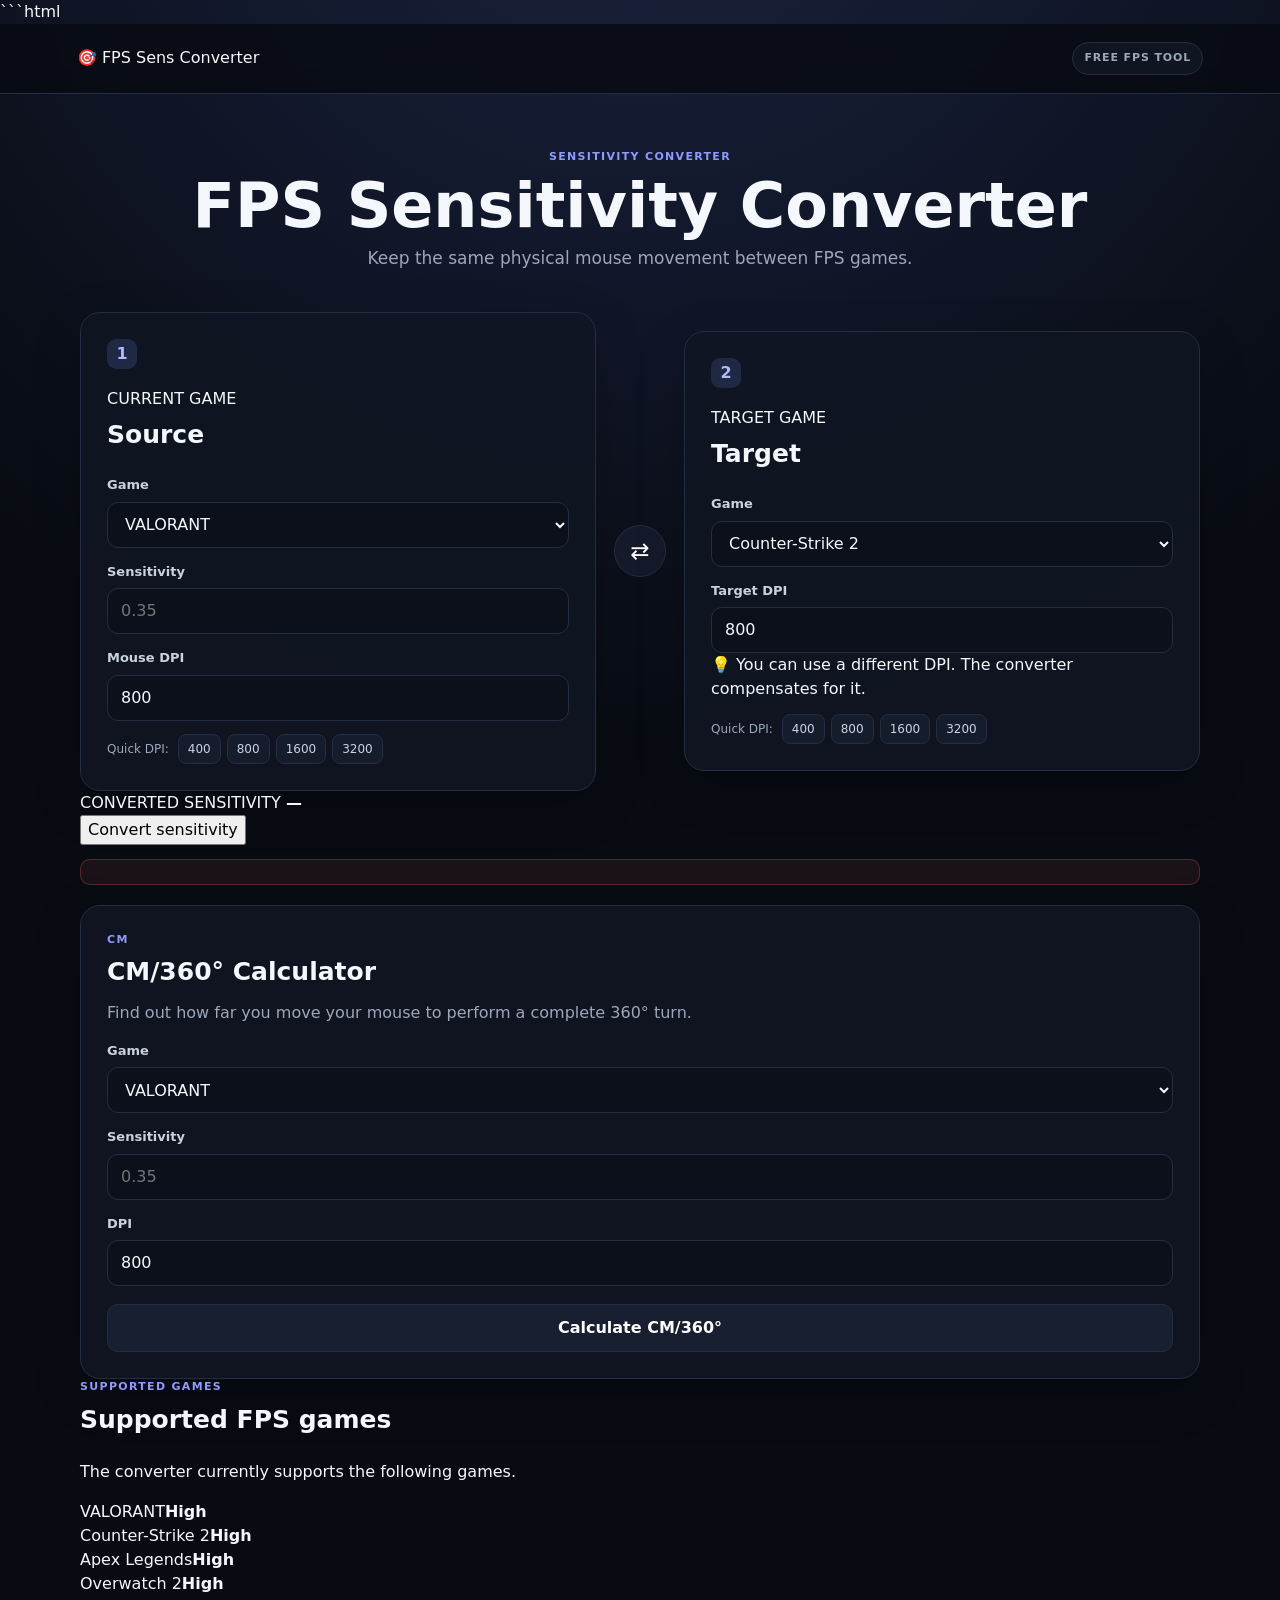
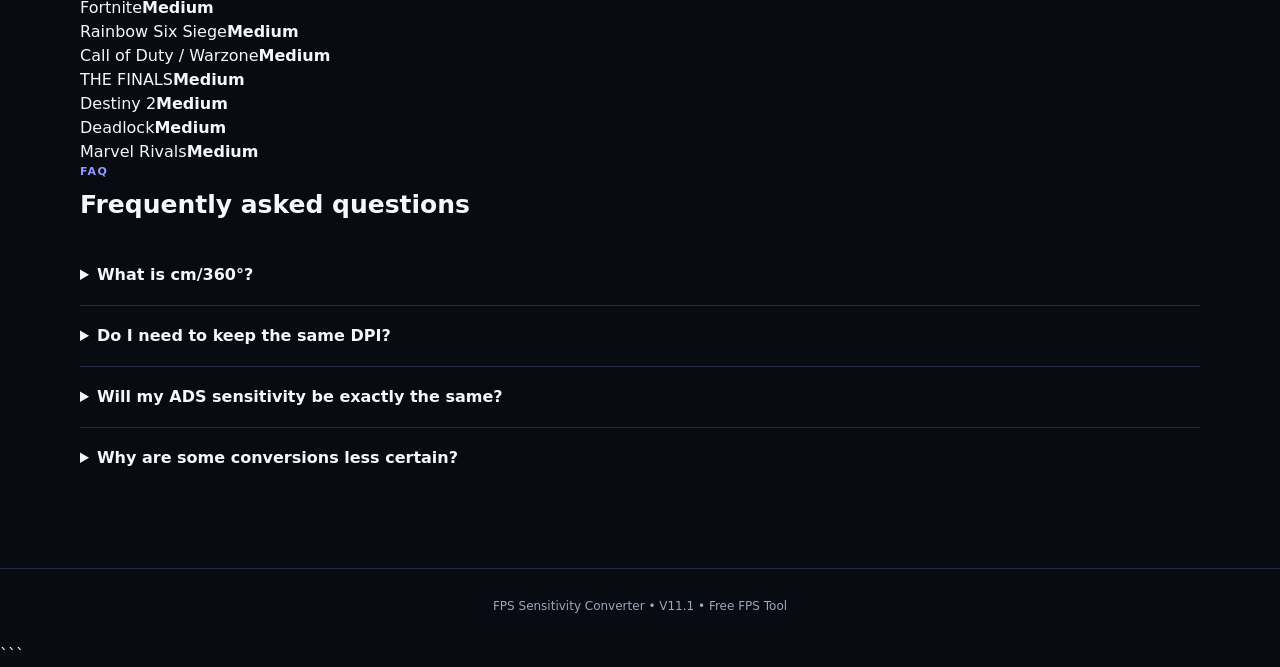
==== commit bb89029b: "Refactor index.html for improved structure and clarity Updated HTML structure and content for FPS Se" ====
--- a/index.html
+++ b/index.html
@@ -1,520 +1,351 @@
+```html
 <!DOCTYPE html>
 <html lang="en">
 <head>
   <meta charset="UTF-8">
   <meta name="viewport" content="width=device-width, initial-scale=1.0">
-
-  <title>FPS Sensitivity Converter — Free FPS Sens Converter</title>
-
-  <meta
-    name="description"
-    content="Free FPS sensitivity converter. Convert your mouse sensitivity between Valorant, CS2, Apex Legends, Overwatch 2, Fortnite and more using cm/360°."
-  >
-
-  <meta
-    name="keywords"
-    content="FPS sensitivity converter, sensitivity converter, cm 360, Valorant sensitivity, CS2 sensitivity, Apex sensitivity, Overwatch sensitivity, Fortnite sensitivity"
-  >
-
-  <meta name="theme-color" content="#0b0f19">
-
+  <meta name="description" content="Free FPS sensitivity converter using cm/360° to match mouse sensitivity between FPS games.">
+  <title>FPS Sensitivity Converter</title>
   <link rel="stylesheet" href="style.css">
 </head>
 
 <body>
 
-  <header class="topbar">
-    <div class="brand">
-      🎯 <span>FPS Sens Converter</span>
-      <small>V11</small>
-    </div>
-
-    <div class="badge">FREE FPS TOOL</div>
-  </header>
-
-  <main class="container">
-
-    <section class="hero">
-      <span class="eyebrow">SENSITIVITY CONVERTER</span>
-
-      <h1>FPS Sensitivity Converter</h1>
-
-      <p>
-        Keep the same physical mouse movement between FPS games.
-      </p>
-    </section>
-
-
-    <!-- CONVERTER -->
-
-    <section class="converter-grid">
-
-      <!-- SOURCE -->
-
-      <div class="card">
-
-        <div class="step">1</div>
-
-        <span class="section-label">CURRENT GAME</span>
-
+<header class="topbar">
+  <div class="logo">🎯 FPS Sens Converter</div>
+  <div class="badge">FREE FPS TOOL</div>
+</header>
+
+<main class="container">
+
+  <section class="hero">
+    <span class="eyebrow">SENSITIVITY CONVERTER</span>
+    <h1>FPS Sensitivity Converter</h1>
+    <p>Keep the same physical mouse movement between FPS games.</p>
+  </section>
+
+  <section class="converter-grid">
+
+    <!-- SOURCE -->
+    <div class="card">
+
+      <div class="step">1</div>
+
+      <div class="section-title">
+        <span>CURRENT GAME</span>
         <h2>Source</h2>
-
-        <label for="sourceGame">Game</label>
-
-        <select id="sourceGame"></select>
-
-
-        <div class="input-row">
-
-          <div>
-            <label for="sourceSens">Sensitivity</label>
-            <input
-              id="sourceSens"
-              type="number"
-              min="0"
-              step="any"
-              placeholder="e.g. 0.35"
-            >
-          </div>
-
-          <div>
-            <label for="sourceDpi">Mouse DPI</label>
-            <input
-              id="sourceDpi"
-              type="number"
-              min="1"
-              step="1"
-              placeholder="800"
-            >
-          </div>
-
-        </div>
-
-
-        <div class="quick">
-          <span>Quick DPI:</span>
-
-          <button type="button" data-source-dpi="400">400</button>
-          <button type="button" data-source-dpi="800">800</button>
-          <button type="button" data-source-dpi="1600">1600</button>
-          <button type="button" data-source-dpi="3200">3200</button>
-        </div>
-
-      </div>
-
-
-      <!-- SWITCH -->
-
-      <div class="switch-wrapper">
-
-        <button
-          id="swapBtn"
-          class="swap-btn"
-          type="button"
-          title="Swap source and target"
-          aria-label="Swap source and target"
-        >
-          ⇄
-        </button>
-
-      </div>
-
-
-      <!-- TARGET -->
-
-      <div class="card">
-
-        <div class="step">2</div>
-
-        <span class="section-label">TARGET GAME</span>
-
+      </div>
+
+      <label for="sourceGame">Game</label>
+
+      <select id="sourceGame">
+        <option value="valorant">VALORANT</option>
+        <option value="cs2">Counter-Strike 2</option>
+        <option value="apex">Apex Legends</option>
+        <option value="ow2">Overwatch 2</option>
+        <option value="fortnite">Fortnite</option>
+        <option value="siege">Rainbow Six Siege</option>
+        <option value="cod">Call of Duty / Warzone</option>
+        <option value="finals">THE FINALS</option>
+        <option value="destiny2">Destiny 2</option>
+        <option value="deadlock">Deadlock</option>
+        <option value="marvelrivals">Marvel Rivals</option>
+      </select>
+
+      <label for="sourceSens">Sensitivity</label>
+      <input id="sourceSens" type="number" min="0" step="any" placeholder="0.35">
+
+      <label for="sourceDpi">Mouse DPI</label>
+      <input id="sourceDpi" type="number" min="1" step="1" placeholder="800">
+
+      <div class="quick">
+        <span>Quick DPI:</span>
+        <button type="button" data-dpi-source="400">400</button>
+        <button type="button" data-dpi-source="800">800</button>
+        <button type="button" data-dpi-source="1600">1600</button>
+        <button type="button" data-dpi-source="3200">3200</button>
+      </div>
+
+    </div>
+
+    <button id="swapBtn" class="swap-btn" type="button" aria-label="Swap games">
+      ⇄
+    </button>
+
+    <!-- TARGET -->
+    <div class="card">
+
+      <div class="step">2</div>
+
+      <div class="section-title">
+        <span>TARGET GAME</span>
         <h2>Target</h2>
-
-        <label for="targetGame">Game</label>
-
-        <select id="targetGame"></select>
-
-
-        <label for="targetDpi">Target DPI</label>
-
-        <input
-          id="targetDpi"
-          type="number"
-          min="1"
-          step="1"
-          placeholder="800"
-        >
-
-
-        <div class="info">
-          💡 You can use a different DPI.
-          The converter compensates for it.
-        </div>
-
-
-        <div class="quick">
-          <span>Quick DPI:</span>
-
-          <button type="button" data-target-dpi="400">400</button>
-          <button type="button" data-target-dpi="800">800</button>
-          <button type="button" data-target-dpi="1600">1600</button>
-          <button type="button" data-target-dpi="3200">3200</button>
-        </div>
-
-      </div>
-
-    </section>
-
-
-    <!-- MAIN CONVERSION -->
-
-    <section class="conversion-card">
-
-      <div class="conversion-preview">
-
-        <span>CONVERTED SENSITIVITY</span>
-
-        <strong id="convertedSens">—</strong>
-
-      </div>
-
-
-      <button id="convertBtn" class="primary-btn" type="button">
-        Convert sensitivity
+      </div>
+
+      <label for="targetGame">Game</label>
+
+      <select id="targetGame">
+        <option value="valorant">VALORANT</option>
+        <option value="cs2" selected>Counter-Strike 2</option>
+        <option value="apex">Apex Legends</option>
+        <option value="ow2">Overwatch 2</option>
+        <option value="fortnite">Fortnite</option>
+        <option value="siege">Rainbow Six Siege</option>
+        <option value="cod">Call of Duty / Warzone</option>
+        <option value="finals">THE FINALS</option>
+        <option value="destiny2">Destiny 2</option>
+        <option value="deadlock">Deadlock</option>
+        <option value="marvelrivals">Marvel Rivals</option>
+      </select>
+
+      <label for="targetDpi">Target DPI</label>
+      <input id="targetDpi" type="number" min="1" step="1" placeholder="800">
+
+      <div class="dpi-info">
+        💡 You can use a different DPI. The converter compensates for it.
+      </div>
+
+      <div class="quick">
+        <span>Quick DPI:</span>
+        <button type="button" data-dpi-target="400">400</button>
+        <button type="button" data-dpi-target="800">800</button>
+        <button type="button" data-dpi-target="1600">1600</button>
+        <button type="button" data-dpi-target="3200">3200</button>
+      </div>
+
+    </div>
+
+  </section>
+
+  <div class="converted-box">
+    <span>CONVERTED SENSITIVITY</span>
+    <strong id="convertedSens">—</strong>
+  </div>
+
+  <button id="convertBtn" class="convert-btn" type="button">
+    Convert sensitivity
+  </button>
+
+  <p id="errorMessage" class="error"></p>
+
+  <!-- RESULT -->
+  <section id="resultSection" class="result-section hidden">
+
+    <div class="result-header">
+      <span>RESULT</span>
+      <h2>Your target setup</h2>
+      <button id="copyBtn" class="copy-btn" type="button">
+        📋 Copy settings
       </button>
-
-
-      <div id="errorBox" class="error hidden"></div>
-
-
-      <div id="result" class="result hidden">
-
-        <div class="result-header">
-
-          <div>
-            <span class="section-label">RESULT</span>
-            <h2>Your target setup</h2>
-          </div>
-
-          <button id="copyBtn" class="copy-btn" type="button">
-            📋 Copy settings
-          </button>
-
-        </div>
-
-
-        <div id="confidence" class="confidence"></div>
-
-
-        <div class="target-setup">
-
-          <span>PUT THIS IN</span>
-
-          <strong id="resultGame">—</strong>
-
-          <div class="big-setting">
-
-            <small>SENSITIVITY</small>
-
-            <strong id="resultSens">—</strong>
-
-          </div>
-
-
-          <div class="big-setting">
-
-            <small>DPI</small>
-
-            <strong id="resultDpi">—</strong>
-
-          </div>
-
-        </div>
-
-
-        <div class="instructions">
-
-          <div class="instruction">
-
-            <span>⚙️</span>
-
-            <div>
-
-              <strong>Sensitivity</strong>
-
-              <p id="sensitivityPath">
-                Use the calculated sensitivity in the game's mouse settings.
-              </p>
-
-            </div>
-
-          </div>
-
-
-          <div class="instruction">
-
-            <span>🖱️</span>
-
-            <div>
-
-              <strong>Mouse DPI</strong>
-
-              <p>
-                Your mouse software — keep the target DPI shown above.
-              </p>
-
-            </div>
-
-          </div>
-
-
-          <div class="instruction">
-
-            <span>🎯</span>
-
-            <div>
-
-              <strong>Zoom / ADS</strong>
-
-              <p>
-                1.0 — separate setting. ADS/scopes are not converted here.
-              </p>
-
-            </div>
-
-          </div>
-
-        </div>
-
-
-        <div class="what-to-put">
-
-          <span>🎯</span>
-
-          <h3>What should I put in my game?</h3>
-
-          <p id="whatToPut">—</p>
-
-        </div>
-
-
-        <div class="stats">
-
-          <div>
-            <span>Source CM/360°</span>
-            <strong id="sourceCm">—</strong>
-          </div>
-
-          <div>
-            <span>Target CM/360°</span>
-            <strong id="targetCm">—</strong>
-          </div>
-
-          <div>
-            <span>Source eDPI</span>
-            <strong id="sourceEdpi">—</strong>
-          </div>
-
-          <div>
-            <span>Target eDPI</span>
-            <strong id="targetEdpi">—</strong>
-          </div>
-
-        </div>
-
-
-        <div id="gameNote" class="game-note hidden"></div>
-
-
-        <div class="method">
-
-          <h3>How the conversion works</h3>
-
-          <div class="flow">
-
-            <span>Source sensitivity</span>
-            <b>→</b>
-            <span>Source yaw</span>
-            <b>→</b>
-            <span>CM/360°</span>
-            <b>→</b>
-            <span>Target yaw</span>
-            <b>→</b>
-            <span>Target sensitivity</span>
-
-          </div>
-
-          <p>
-            The converter keeps your physical horizontal mouse movement
-            approximately identical between games.
-          </p>
-
-        </div>
-
-      </div>
-
-    </section>
-
-
-    <!-- CM/360 -->
-
-    <section class="card calculator">
-
-      <span class="section-label">CM</span>
-
-      <h2>CM/360° Calculator</h2>
-
-      <p>
-        Find out how far you move your mouse to perform a complete 360° turn.
-      </p>
-
-
-      <div class="calculator-grid">
-
+    </div>
+
+    <div id="confidence" class="confidence"></div>
+
+    <div class="target-card">
+
+      <span class="put-label">PUT THIS IN</span>
+
+      <h3 id="resultGame">Counter-Strike 2</h3>
+
+      <div class="main-result">
+        <span>SENSITIVITY</span>
+        <strong id="resultSens">—</strong>
+      </div>
+
+      <div class="setup-row">
         <div>
-
-          <label for="cmGame">Game</label>
-
-          <select id="cmGame"></select>
-
-        </div>
-
+          <span>🖱️ DPI</span>
+          <strong id="resultDpi">—</strong>
+        </div>
 
         <div>
-
-          <label for="cmSens">Sensitivity</label>
-
-          <input
-            id="cmSens"
-            type="number"
-            min="0"
-            step="any"
-            placeholder="Sensitivity"
-          >
-
-        </div>
-
-
-        <div>
-
-          <label for="cmDpi">DPI</label>
-
-          <input
-            id="cmDpi"
-            type="number"
-            min="1"
-            step="1"
-            placeholder="800"
-          >
-
-        </div>
-
-      </div>
-
-
-      <button id="cmBtn" class="secondary-btn" type="button">
-        Calculate CM/360°
-      </button>
-
-
-      <div id="cmResult" class="cm-result hidden">
-
-        <span>YOUR CM/360°</span>
-
-        <strong id="cmValue">—</strong>
-
-      </div>
-
-    </section>
-
-
-    <!-- SUPPORTED GAMES -->
-
-    <section class="card games-section">
-
-      <span class="section-label">SUPPORTED GAMES</span>
-
-      <h2>Supported FPS games</h2>
-
-      <p>
-        The converter currently supports the following games.
-      </p>
-
-
-      <div id="gamesList" class="games-list"></div>
-
-    </section>
-
-
-    <!-- FAQ -->
-
-    <section class="card faq-section">
-
-      <span class="section-label">FAQ</span>
-
-      <h2>Frequently asked questions</h2>
-
-
-      <details>
-        <summary>What is cm/360°?</summary>
-
-        <p>
-          CM/360° is the physical distance your mouse must travel
-          to make a complete 360° turn in-game.
+          <span>🎯 ZOOM / ADS</span>
+          <strong>1.0</strong>
+        </div>
+      </div>
+
+      <div class="instructions">
+        <h3>🎯 What should I put in my game?</h3>
+
+        <p id="instructionsText">
+          —
         </p>
-
-      </details>
-
-
-      <details>
-        <summary>Do I need to keep the same DPI?</summary>
-
-        <p>
-          No. The converter can compensate when the target DPI is different.
-          Keeping the same DPI simply makes the setup easier to understand.
-        </p>
-
-      </details>
-
-
-      <details>
-        <summary>Will my ADS sensitivity be exactly the same?</summary>
-
-        <p>
-          Not necessarily. This tool currently focuses on horizontal
-          hipfire sensitivity. ADS, scopes and FOV settings can behave
-          differently between games.
-        </p>
-
-      </details>
-
-
-      <details>
-        <summary>Why are some conversions less certain?</summary>
-
-        <p>
-          Different games can use different sensitivity systems,
-          multipliers and aiming settings. For those games, the result
-          should be physically verified using CM/360°.
-        </p>
-
-      </details>
-
-    </section>
-
-  </main>
-
-
-  <footer>
-
-    <strong>FPS Sensitivity Converter</strong>
-
-    <span>V11 • Free FPS Tool</span>
-
-  </footer>
-
-
-  <script src="script.js"></script>
+      </div>
+
+      <div class="stats-grid">
+
+        <div class="stat">
+          <span>Source CM/360°</span>
+          <strong id="sourceCm">—</strong>
+        </div>
+
+        <div class="stat">
+          <span>Target CM/360°</span>
+          <strong id="targetCm">—</strong>
+        </div>
+
+        <div class="stat">
+          <span>Source eDPI</span>
+          <strong id="sourceEdpi">—</strong>
+        </div>
+
+        <div class="stat">
+          <span>Target eDPI</span>
+          <strong id="targetEdpi">—</strong>
+        </div>
+
+      </div>
+
+      <div id="gameNote" class="game-note hidden"></div>
+
+    </div>
+
+    <div class="method">
+
+      <h3>How the conversion works</h3>
+
+      <div class="formula">
+        <span>Source sensitivity</span>
+        <b>→</b>
+        <span>Source yaw</span>
+        <b>→</b>
+        <span>CM/360°</span>
+        <b>→</b>
+        <span>Target yaw</span>
+        <b>→</b>
+        <span>Target sensitivity</span>
+      </div>
+
+      <p>
+        The converter keeps your physical horizontal mouse movement
+        approximately identical between games.
+      </p>
+
+    </div>
+
+  </section>
+
+  <!-- CM CALCULATOR -->
+  <section class="calculator card">
+
+    <span class="eyebrow">CM</span>
+
+    <h2>CM/360° Calculator</h2>
+
+    <p>
+      Find out how far you move your mouse to perform a complete 360° turn.
+    </p>
+
+    <label for="cmGame">Game</label>
+
+    <select id="cmGame">
+      <option value="valorant">VALORANT</option>
+      <option value="cs2">Counter-Strike 2</option>
+      <option value="apex">Apex Legends</option>
+      <option value="ow2">Overwatch 2</option>
+      <option value="fortnite">Fortnite</option>
+      <option value="siege">Rainbow Six Siege</option>
+      <option value="cod">Call of Duty / Warzone</option>
+      <option value="finals">THE FINALS</option>
+      <option value="destiny2">Destiny 2</option>
+      <option value="deadlock">Deadlock</option>
+      <option value="marvelrivals">Marvel Rivals</option>
+    </select>
+
+    <label for="cmSens">Sensitivity</label>
+    <input id="cmSens" type="number" min="0" step="any" placeholder="0.35">
+
+    <label for="cmDpi">DPI</label>
+    <input id="cmDpi" type="number" min="1" step="1" placeholder="800">
+
+    <button id="cmBtn" class="secondary-btn" type="button">
+      Calculate CM/360°
+    </button>
+
+    <div id="cmResult" class="cm-result hidden">
+      <span>YOUR CM/360°</span>
+      <strong id="cmValue">—</strong>
+    </div>
+
+  </section>
+
+  <!-- SUPPORTED GAMES -->
+  <section class="supported">
+
+    <span class="eyebrow">SUPPORTED GAMES</span>
+
+    <h2>Supported FPS games</h2>
+
+    <p>The converter currently supports the following games.</p>
+
+    <div class="game-list">
+
+      <div><span>VALORANT</span><b>High</b></div>
+      <div><span>Counter-Strike 2</span><b>High</b></div>
+      <div><span>Apex Legends</span><b>High</b></div>
+      <div><span>Overwatch 2</span><b>High</b></div>
+      <div><span>Fortnite</span><b>Medium</b></div>
+      <div><span>Rainbow Six Siege</span><b>Medium</b></div>
+      <div><span>Call of Duty / Warzone</span><b>Medium</b></div>
+      <div><span>THE FINALS</span><b>Medium</b></div>
+      <div><span>Destiny 2</span><b>Medium</b></div>
+      <div><span>Deadlock</span><b>Medium</b></div>
+      <div><span>Marvel Rivals</span><b>Medium</b></div>
+
+    </div>
+
+  </section>
+
+  <!-- FAQ -->
+  <section class="faq">
+
+    <span class="eyebrow">FAQ</span>
+
+    <h2>Frequently asked questions</h2>
+
+    <details>
+      <summary>What is cm/360°?</summary>
+      <p>
+        CM/360° is the physical distance your mouse must travel
+        to make a complete 360° turn in-game.
+      </p>
+    </details>
+
+    <details>
+      <summary>Do I need to keep the same DPI?</summary>
+      <p>
+        No. The converter compensates when the target DPI is different.
+        Keeping the same DPI simply makes the setup easier to understand.
+      </p>
+    </details>
+
+    <details>
+      <summary>Will my ADS sensitivity be exactly the same?</summary>
+      <p>
+        Not necessarily. This tool focuses on horizontal hipfire sensitivity.
+        ADS, scopes and FOV settings can behave differently between games.
+      </p>
+    </details>
+
+    <details>
+      <summary>Why are some conversions less certain?</summary>
+      <p>
+        Some games have additional aiming systems, scope multipliers or
+        different sensitivity scales. These are marked with a lower
+        confidence level.
+      </p>
+    </details>
+
+  </section>
+
+</main>
+
+<footer>
+  FPS Sensitivity Converter • V11.1 • Free FPS Tool
+</footer>
+
+<script src="script.js"></script>
 
 </body>
 </html>
+```
--- a/style.css
+++ b/style.css
@@ -3,745 +3,729 @@
 }
 
 :root {
+  --bg: #080b12;
+  --card: #101522;
+  --card-2: #141a29;
+  --border: #252d40;
+  --text: #f4f7fb;
+  --muted: #9ca7ba;
+  --accent: #6d7cff;
+  --accent-2: #8b5cf6;
+  --success: #36d399;
+  --warning: #f5c451;
+  --danger: #ff6874;
+}
+
+html {
+  scroll-behavior: smooth;
+}
+
+body {
+  margin: 0;
+  min-height: 100vh;
+  background:
+    radial-gradient(circle at 50% -10%, #1b2442 0%, transparent 38%),
+    var(--bg);
+  color: var(--text);
   font-family:
     Inter,
+    ui-sans-serif,
     system-ui,
     -apple-system,
     BlinkMacSystemFont,
     "Segoe UI",
     sans-serif;
-
-  color: #eef2ff;
-  background: #090b12;
-}
-
-body {
-  margin: 0;
-
-  background:
-    radial-gradient(
-      circle at top,
-      #151a2b 0,
-      #090b12 45%
-    );
-
-  min-height: 100vh;
-}
-
-
-/* HEADER */
-
-.site-header {
-  max-width: 1100px;
-  margin: auto;
-
-  padding: 24px 20px;
-
-  display: flex;
+  line-height: 1.5;
+}
+
+button,
+input,
+select {
+  font: inherit;
+}
+
+button {
+  cursor: pointer;
+}
+
+.topbar {
+  width: 100%;
+  padding: 18px 6%;
+  border-bottom: 1px solid var(--border);
+  display: flex;
+  align-items: center;
   justify-content: space-between;
-  align-items: center;
-
-  gap: 16px;
+  background: rgba(8, 11, 18, 0.8);
+  backdrop-filter: blur(12px);
+  position: sticky;
+  top: 0;
+  z-index: 20;
 }
 
 .brand {
   font-weight: 800;
-  font-size: 20px;
-}
-
-.brand span {
-  font-size: 12px;
-  opacity: .6;
-  margin-left: 5px;
+  display: flex;
+  align-items: center;
+  gap: 8px;
+}
+
+.brand small {
+  color: var(--muted);
+  font-weight: 600;
+  font-size: 12px;
 }
 
 .badge {
-  border: 1px solid #29304a;
-
+  border: 1px solid var(--border);
+  background: var(--card);
+  padding: 7px 11px;
   border-radius: 999px;
-
-  padding: 8px 12px;
-
+  color: var(--muted);
   font-size: 11px;
   font-weight: 800;
-  letter-spacing: .1em;
-}
-
-
-/* MAIN */
+  letter-spacing: 0.08em;
+}
 
 .container {
-  width: min(
-    1100px,
-    calc(100% - 32px)
-  );
-
+  width: min(1120px, 92%);
   margin: auto;
-
-  padding-bottom: 60px;
-}
-
-
-/* HERO */
+  padding: 55px 0 80px;
+}
 
 .hero {
   text-align: center;
-
-  padding:
-    45px
-    0
-    35px;
+  margin-bottom: 40px;
 }
 
 .eyebrow,
-.label {
+.section-label {
+  color: #8e9aff;
   font-size: 11px;
-
-  font-weight: 800;
-
-  letter-spacing: .12em;
-
-  color: #9da8c7;
+  font-weight: 900;
+  letter-spacing: 0.12em;
 }
 
 .hero h1 {
-  font-size:
-    clamp(
-      32px,
-      5vw,
-      54px
-    );
-
-  margin:
-    8px
-    0
-    12px;
-}
-
-.hero p:not(.eyebrow) {
-  color: #aeb7ce;
-}
-
-
-/* CARDS */
+  margin: 8px 0;
+  font-size: clamp(34px, 6vw, 62px);
+  line-height: 1.05;
+}
+
+.hero p {
+  margin: 0;
+  color: var(--muted);
+  font-size: 17px;
+}
 
 .converter-grid {
   display: grid;
-
-  grid-template-columns:
-    1fr
-    55px
-    1fr;
-
-  gap: 14px;
-
+  grid-template-columns: 1fr auto 1fr;
   align-items: center;
+  gap: 18px;
 }
 
 .card,
-.action-card,
-.result {
-  background:
-    rgba(
-      18,
-      22,
-      35,
-      .9
-    );
-
-  border:
-    1px solid
-    #282f45;
-
-  border-radius: 18px;
-
-  box-shadow:
-    0 18px 50px
-    rgba(
-      0,
-      0,
-      0,
-      .2
-    );
+.conversion-card {
+  background: rgba(16, 21, 34, 0.92);
+  border: 1px solid var(--border);
+  border-radius: 20px;
+  box-shadow: 0 15px 50px rgba(0, 0, 0, 0.2);
 }
 
 .card {
-  padding: 24px;
+  padding: 26px;
 }
 
 .step {
-  width: 32px;
-  height: 32px;
-
-  border-radius: 10px;
-
-  background: #222941;
-
+  width: 30px;
+  height: 30px;
   display: grid;
-
   place-items: center;
-
+  border-radius: 9px;
+  background: #202943;
+  color: #aeb9ff;
   font-weight: 900;
-
   margin-bottom: 18px;
 }
 
 h2 {
-  margin:
-    5px
-    0
-    22px;
-}
-
-h3 {
-  margin-bottom: 6px;
-}
-
-
-/* INPUTS */
+  margin: 5px 0 22px;
+  font-size: 25px;
+}
 
 label {
   display: block;
-
+  color: #cbd2df;
   font-size: 13px;
-
-  color: #aeb7ce;
-
-  margin:
-    16px
-    0
-    7px;
+  font-weight: 700;
+  margin: 14px 0 7px;
 }
 
 select,
 input {
   width: 100%;
-
-  border:
-    1px solid
-    #343c55;
-
-  background: #0e1220;
-
-  color: #f4f6ff;
-
-  border-radius: 10px;
-
-  padding: 13px;
-
-  font-size: 15px;
-
+  min-height: 46px;
+  border: 1px solid var(--border);
+  background: #0b101b;
+  color: var(--text);
+  border-radius: 11px;
+  padding: 0 13px;
   outline: none;
+  transition: 0.2s;
 }
 
 select:focus,
 input:focus {
-  border-color: #6877ff;
-}
-
-
-/* QUICK DPI */
+  border-color: var(--accent);
+  box-shadow: 0 0 0 3px rgba(109, 124, 255, 0.12);
+}
+
+.input-row {
+  display: grid;
+  grid-template-columns: 1fr 1fr;
+  gap: 12px;
+}
 
 .quick {
   display: flex;
-
-  gap: 7px;
-
+  align-items: center;
   flex-wrap: wrap;
-
-  align-items: center;
-
-  margin-top: 10px;
-
-  font-size: 12px;
-
-  color: #8993ad;
-}
-
-.quick button,
-.copy {
-  border:
-    1px solid
-    #343c55;
-
-  background: #151a2a;
-
-  color: #dce2f5;
-
+  gap: 6px;
+  margin-top: 13px;
+}
+
+.quick span {
+  color: var(--muted);
+  font-size: 12px;
+  margin-right: 3px;
+}
+
+.quick button {
+  border: 1px solid var(--border);
+  background: #151c2c;
+  color: #cbd2df;
   border-radius: 8px;
-
-  padding:
-    6px
-    9px;
-
-  cursor: pointer;
-}
-
-.quick button:hover,
-.copy:hover {
-  background: #202740;
-}
-
-
-/* SWAP */
-
-.switch-wrap {
-  display: flex;
-
+  padding: 5px 9px;
+  font-size: 12px;
+}
+
+.quick button:hover {
+  border-color: var(--accent);
+  color: white;
+}
+
+.switch-wrapper {
+  display: flex;
   justify-content: center;
 }
 
-.swap {
-  width: 48px;
-  height: 48px;
-
+.swap-btn {
+  width: 52px;
+  height: 52px;
   border-radius: 50%;
-
-  border:
-    1px solid
-    #3b4664;
-
-  background: #171d30;
-
+  border: 1px solid var(--border);
+  background: var(--card-2);
   color: white;
-
   font-size: 23px;
-
-  cursor: pointer;
-}
-
-.swap:hover {
+  transition: 0.2s;
+}
+
+.swap-btn:hover {
   transform: rotate(180deg);
-
-  transition: .2s;
-}
-
-
-/* TIP */
-
-.tip {
-  margin-top: 16px;
-
+  border-color: var(--accent);
+  background: #1c2540;
+}
+
+.info {
+  margin-top: 15px;
   padding: 11px;
-
   border-radius: 10px;
-
-  background: #11182a;
-
-  color: #9eabc7;
-
-  font-size: 13px;
-}
-
-
-/* ACTION */
-
-.action-card {
+  background: #111a2c;
+  color: var(--muted);
+  font-size: 12px;
+}
+
+.conversion-card {
+  margin-top: 20px;
+  padding: 28px;
+}
+
+.conversion-preview {
+  text-align: center;
+  padding: 5px 0 22px;
+}
+
+.conversion-preview span {
+  color: var(--muted);
+  font-size: 11px;
+  font-weight: 900;
+  letter-spacing: 0.1em;
+}
+
+.conversion-preview strong {
+  display: block;
+  margin-top: 3px;
+  font-size: 38px;
+}
+
+.primary-btn,
+.secondary-btn {
+  width: 100%;
+  min-height: 48px;
+  border-radius: 11px;
+  font-weight: 900;
+  border: 1px solid transparent;
+}
+
+.primary-btn {
+  background: linear-gradient(135deg, var(--accent), var(--accent-2));
+  color: white;
+}
+
+.primary-btn:hover {
+  filter: brightness(1.1);
+  transform: translateY(-1px);
+}
+
+.secondary-btn {
   margin-top: 18px;
-
-  padding: 20px;
-
-  display: flex;
-
-  align-items: center;
-
-  gap: 18px;
-}
-
-.converted-line {
-  flex: 1;
-
-  display: flex;
-
+  background: #171f31;
+  color: white;
+  border-color: var(--border);
+}
+
+.secondary-btn:hover {
+  border-color: var(--accent);
+}
+
+.hidden {
+  display: none !important;
+}
+
+.error {
+  margin-top: 14px;
+  padding: 12px;
+  border-radius: 10px;
+  background: rgba(255, 104, 116, 0.08);
+  border: 1px solid rgba(255, 104, 116, 0.25);
+  color: #ff9da5;
+  text-align: center;
+}
+
+.result {
+  margin-top: 25px;
+  border-top: 1px solid var(--border);
+  padding-top: 25px;
+}
+
+.result-header {
+  display: flex;
   justify-content: space-between;
-
-  gap: 10px;
-
-  align-items: center;
-}
-
-.converted-line span {
-  font-size: 11px;
-
-  color: #8993ad;
-
-  font-weight: 800;
-
-  letter-spacing: .1em;
-}
-
-.converted-line strong {
-  font-size: 25px;
-}
-
-
-/* BUTTON */
-
-.primary {
-  border: 0;
-
-  background: #f1f4ff;
-
-  color: #0a0d16;
-
-  font-weight: 900;
-
-  border-radius: 10px;
-
-  padding:
-    13px
-    18px;
-
-  cursor: pointer;
-}
-
-.primary:hover {
-  filter: brightness(.92);
-}
-
-
-/* RESULT */
-
-.result {
-  margin-top: 18px;
-
-  padding: 26px;
-}
-
-.hidden {
-  display: none;
-}
-
-.result-header {
-  display: flex;
-
-  justify-content: space-between;
-
-  align-items: center;
-
   gap: 15px;
+  align-items: flex-start;
+}
+
+.copy-btn {
+  border: 1px solid var(--border);
+  background: #151c2c;
+  color: white;
+  border-radius: 9px;
+  padding: 9px 12px;
+  font-weight: 700;
+}
+
+.copy-btn:hover {
+  border-color: var(--accent);
 }
 
 .confidence {
   display: inline-block;
-
-  margin:
-    8px
-    0
-    18px;
-
-  padding:
-    8px
-    11px;
-
-  border-radius: 9px;
-
-  background: #211f12;
-
-  color: #f2d77a;
-
+  margin: 2px 0 18px;
+  padding: 7px 10px;
+  border-radius: 999px;
+  font-size: 12px;
+  font-weight: 800;
+}
+
+.confidence.high {
+  color: var(--success);
+  background: rgba(54, 211, 153, 0.08);
+  border: 1px solid rgba(54, 211, 153, 0.2);
+}
+
+.confidence.medium {
+  color: var(--warning);
+  background: rgba(245, 196, 81, 0.08);
+  border: 1px solid rgba(245, 196, 81, 0.2);
+}
+
+.target-setup {
+  padding: 25px;
+  border-radius: 16px;
+  background:
+    linear-gradient(135deg, rgba(109, 124, 255, 0.11), rgba(139, 92, 246, 0.05)),
+    #0d1320;
+  border: 1px solid var(--border);
+}
+
+.target-setup > span {
+  color: var(--muted);
+  font-size: 11px;
+  font-weight: 900;
+  letter-spacing: 0.1em;
+}
+
+.target-setup > strong {
+  display: block;
+  margin-top: 4px;
+  font-size: 24px;
+}
+
+.big-setting {
+  display: inline-flex;
+  flex-direction: column;
+  margin: 22px 40px 0 0;
+}
+
+.big-setting small {
+  color: var(--muted);
+  font-weight: 800;
+  font-size: 10px;
+}
+
+.big-setting strong {
+  font-size: 32px;
+}
+
+.instructions {
+  display: grid;
+  grid-template-columns: repeat(3, 1fr);
+  gap: 12px;
+  margin-top: 16px;
+}
+
+.instruction {
+  display: flex;
+  gap: 11px;
+  padding: 15px;
+  border-radius: 13px;
+  background: #0d1320;
+  border: 1px solid var(--border);
+}
+
+.instruction > span {
+  font-size: 20px;
+}
+
+.instruction strong {
   font-size: 13px;
 }
 
-
-/* SETUP */
-
-.setup {
+.instruction p {
+  color: var(--muted);
+  font-size: 12px;
+  margin: 4px 0 0;
+}
+
+.what-to-put {
+  margin-top: 18px;
+  padding: 20px;
+  border-radius: 15px;
+  background: #111827;
+  text-align: center;
+}
+
+.what-to-put > span {
+  font-size: 25px;
+}
+
+.what-to-put h3 {
+  margin: 7px 0;
+}
+
+.what-to-put p {
+  color: var(--muted);
+  margin: 0;
+}
+
+.stats {
   display: grid;
-
-  grid-template-columns:
-    1.4fr
-    1fr
-    1fr;
-
+  grid-template-columns: repeat(4, 1fr);
   gap: 10px;
-}
-
-.setup > div,
+  margin-top: 18px;
+}
+
 .stats > div {
-  padding: 17px;
-
-  border:
-    1px solid
-    #2d354d;
-
+  padding: 15px;
   border-radius: 12px;
-
-  background: #101522;
-}
-
-.setup span,
+  background: #0d1320;
+  border: 1px solid var(--border);
+}
+
 .stats span {
   display: block;
-
-  color: #8792ad;
-
+  color: var(--muted);
   font-size: 11px;
-
-  font-weight: 800;
-
-  letter-spacing: .08em;
-}
-
-.setup strong {
-  display: block;
-
-  margin-top: 7px;
-
-  font-size: 21px;
-}
-
-
-/* SETTINGS */
-
-.settings-box,
-.method,
-.note {
-  margin-top: 14px;
-
-  padding: 18px;
-
-  border:
-    1px solid
-    #2d354d;
-
-  border-radius: 12px;
-
-  background: #101522;
-}
-
-.settings-box h3 {
-  font-size: 14px;
-}
-
-.settings-box p,
-.method p,
-.note {
-  color: #9ca8c1;
-
-  font-size: 13px;
-
-  margin-top: 0;
-}
-
-
-/* WHAT TO PUT */
-
-.what-to-put {
-  display: flex;
-
-  gap: 14px;
-
-  align-items: flex-start;
-
-  margin: 14px 0;
-
-  padding: 18px;
-
-  border-radius: 12px;
-
-  background: #161c2c;
-}
-
-.what-to-put > span {
-  font-size: 25px;
-}
-
-.what-to-put h3 {
-  margin-top: 0;
-}
-
-.what-to-put p {
-  color: #b5bfd4;
-}
-
-
-/* STATS */
-
-.stats {
-  display: grid;
-
-  grid-template-columns:
-    repeat(
-      4,
-      1fr
-    );
-
-  gap: 10px;
 }
 
 .stats strong {
   display: block;
-
-  margin-top: 7px;
-
-  font-size: 17px;
-}
-
-
-/* METHOD */
+  margin-top: 3px;
+  font-size: 18px;
+}
+
+.game-note {
+  margin-top: 16px;
+  padding: 13px;
+  border-radius: 11px;
+  background: rgba(245, 196, 81, 0.06);
+  border: 1px solid rgba(245, 196, 81, 0.18);
+  color: #e9d18a;
+  font-size: 13px;
+}
+
+.method {
+  margin-top: 22px;
+  padding-top: 22px;
+  border-top: 1px solid var(--border);
+}
+
+.method h3 {
+  margin-top: 0;
+}
 
 .flow {
   display: flex;
-
-  gap: 7px;
-
+  justify-content: center;
+  align-items: center;
   flex-wrap: wrap;
-
-  align-items: center;
-}
-
-.flow span {
-  padding:
-    8px
-    10px;
-
-  border:
-    1px solid
-    #303950;
-
-  border-radius: 8px;
-
+  gap: 8px;
+  color: #cbd2df;
   font-size: 12px;
 }
 
 .flow b {
-  color: #7d88a5;
-}
-
-
-/* CALCULATOR */
-
-.calculator {
+  color: var(--accent);
+}
+
+.method p {
+  text-align: center;
+  color: var(--muted);
+  font-size: 12px;
+  margin-bottom: 0;
+}
+
+.calculator,
+.games-section,
+.faq-section {
+  margin-top: 20px;
+}
+
+.calculator > p,
+.games-section > p {
+  color: var(--muted);
+  margin-top: -12px;
+}
+
+.calculator-grid {
+  display: grid;
+  grid-template-columns: 1.4fr 1fr 1fr;
+  gap: 12px;
+}
+
+.cm-result {
   margin-top: 18px;
-}
-
-.calc-result {
-  margin-top: 18px;
-
-  padding: 18px;
-
-  background: #101522;
-
-  border:
-    1px solid
-    #2d354d;
-
-  border-radius: 12px;
-}
-
-.calc-result span {
+  padding: 20px;
+  border-radius: 14px;
+  background: #0d1320;
+  border: 1px solid var(--border);
+  text-align: center;
+}
+
+.cm-result span {
+  color: var(--muted);
+  display: block;
   font-size: 11px;
-
-  color: #8792ad;
-
+  font-weight: 900;
+}
+
+.cm-result strong {
+  display: block;
+  font-size: 32px;
+  margin-top: 3px;
+}
+
+.games-list {
+  display: grid;
+  grid-template-columns: repeat(3, 1fr);
+  gap: 10px;
+  margin-top: 20px;
+}
+
+.game-pill {
+  padding: 13px;
+  border-radius: 11px;
+  border: 1px solid var(--border);
+  background: #0d1320;
+  display: flex;
+  justify-content: space-between;
+  gap: 8px;
+}
+
+.game-pill strong {
+  font-size: 13px;
+}
+
+.game-pill span {
+  font-size: 10px;
   font-weight: 800;
 }
 
-.calc-result strong {
-  display: block;
-
-  font-size: 27px;
-
-  margin-top: 5px;
-}
-
-
-/* FOOTER */
+.game-pill .high {
+  color: var(--success);
+}
+
+.game-pill .medium {
+  color: var(--warning);
+}
+
+details {
+  border-top: 1px solid var(--border);
+  padding: 18px 0;
+}
+
+details:first-of-type {
+  border-top: none;
+}
+
+summary {
+  cursor: pointer;
+  font-weight: 800;
+}
+
+details p {
+  color: var(--muted);
+  margin: 10px 0 0;
+  font-size: 14px;
+}
 
 footer {
-  text-align: center;
-
-  color: #626d86;
-
-  padding: 25px;
-
-  font-size: 12px;
-}
-
-
-/* TOAST */
-
-.toast {
-  position: fixed;
-
-  bottom: 22px;
-
-  right: 22px;
-
-  background: #edf1ff;
-
-  color: #090b12;
-
-  padding:
-    11px
-    15px;
-
-  border-radius: 9px;
-
-  font-weight: 700;
-
-  opacity: 0;
-
-  transform:
-    translateY(10px);
-
-  pointer-events: none;
-
-  transition: .2s;
-}
-
-.toast.show {
-  opacity: 1;
-
-  transform:
-    translateY(0);
+  border-top: 1px solid var(--border);
+  padding: 28px 6%;
+  display: flex;
+  justify-content: center;
+  gap: 10px;
+  color: var(--muted);
+  font-size: 12px;
+}
+
+footer strong {
+  color: #d8deeb;
 }
 
 
 /* MOBILE */
 
-@media(max-width:760px) {
+@media (max-width: 800px) {
+
+  .topbar {
+    padding: 15px 4%;
+  }
+
+  .badge {
+    display: none;
+  }
+
+  .container {
+    width: 94%;
+    padding-top: 35px;
+  }
 
   .converter-grid {
     grid-template-columns: 1fr;
   }
 
-  .switch-wrap {
+  .switch-wrapper {
     order: 2;
-  }
-
-  .switch-wrap .swap {
+    margin: -4px 0;
+  }
+
+  .converter-grid .card:last-child {
+    order: 3;
+  }
+
+  .swap-btn {
     transform: rotate(90deg);
   }
 
-  .action-card,
+  .swap-btn:hover {
+    transform: rotate(270deg);
+  }
+
+  .instructions,
+  .stats,
+  .games-list {
+    grid-template-columns: 1fr 1fr;
+  }
+
+  .calculator-grid {
+    grid-template-columns: 1fr;
+  }
+
   .result-header {
     flex-direction: column;
-
-    align-items: stretch;
-  }
-
-  .setup,
-  .stats {
-    grid-template-columns:
-      1fr
-      1fr;
-  }
-
-}
-
-@media(max-width:450px) {
-
-  .setup,
-  .stats {
+  }
+
+  .copy-btn {
+    width: 100%;
+  }
+}
+
+
+@media (max-width: 520px) {
+
+  .card,
+  .conversion-card {
+    padding: 19px;
+    border-radius: 16px;
+  }
+
+  .hero h1 {
+    font-size: 35px;
+  }
+
+  .hero p {
+    font-size: 14px;
+  }
+
+  .input-row {
     grid-template-columns: 1fr;
   }
 
-  .site-header {
-    align-items: flex-start;
-
+  .instructions,
+  .stats,
+  .games-list {
+    grid-template-columns: 1fr;
+  }
+
+  .big-setting {
+    margin-right: 25px;
+  }
+
+  .big-setting strong {
+    font-size: 27px;
+  }
+
+  .flow {
     flex-direction: column;
   }
 
-}
+  .flow b {
+    transform: rotate(90deg);
+  }
+
+  footer {
+    flex-direction: column;
+    text-align: center;
+  }
+}
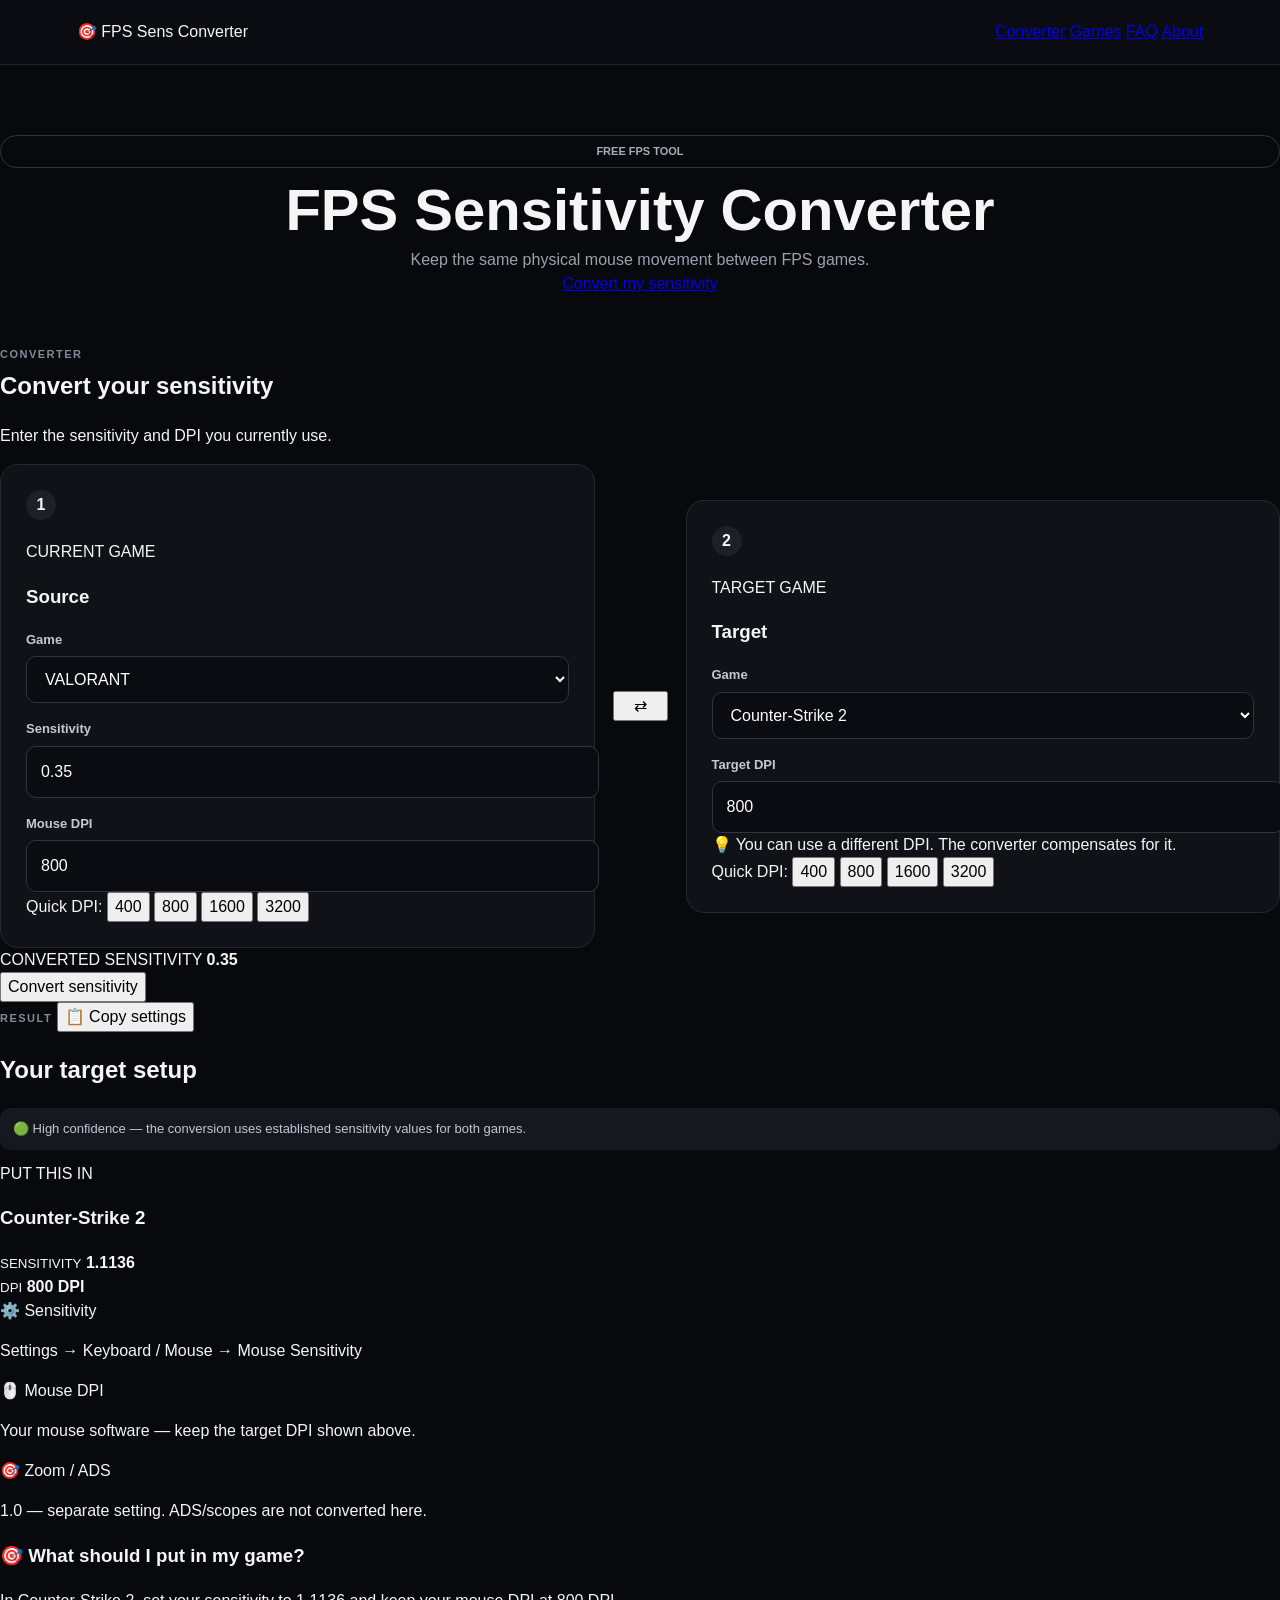
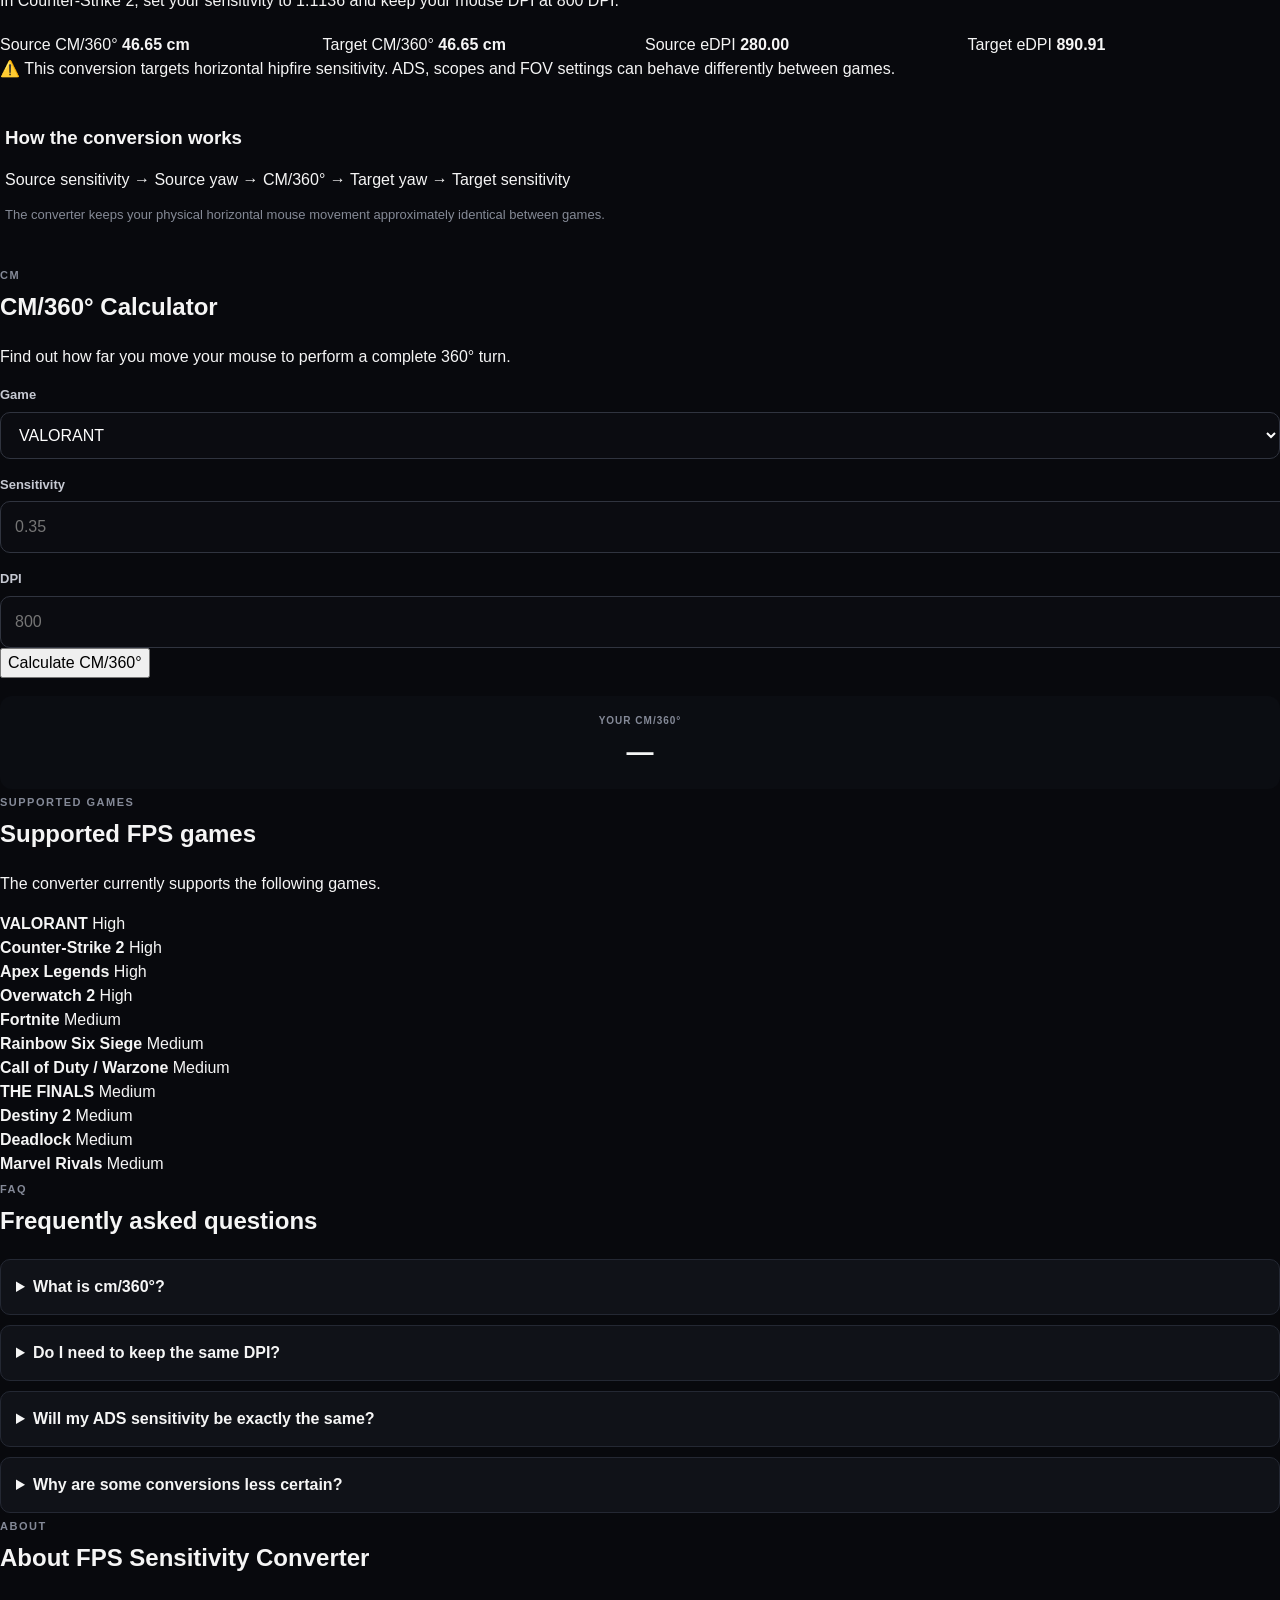
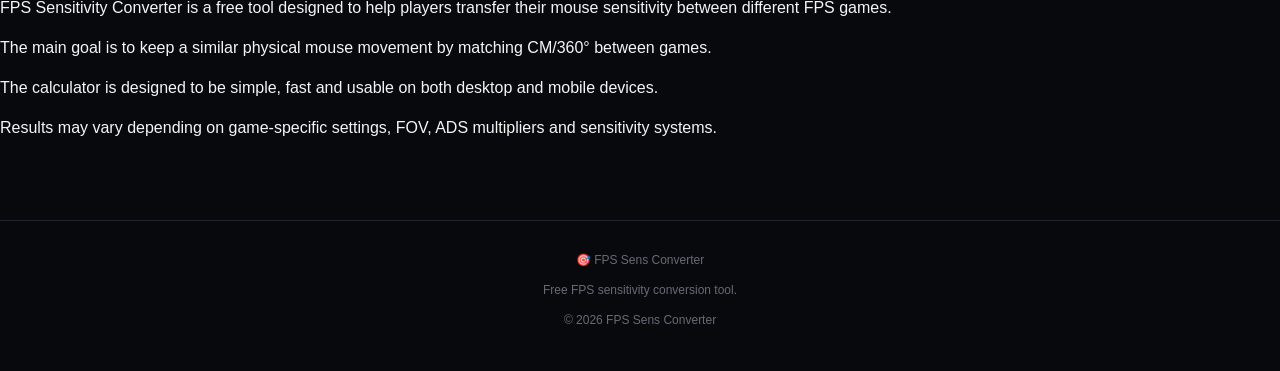
==== commit 8360b261: "Refactor index.html for SEO and layout improvements Updated meta tags, title, and content for improv" ====
--- a/index.html
+++ b/index.html
@@ -1,351 +1,632 @@
-```html
 <!DOCTYPE html>
 <html lang="en">
 <head>
-  <meta charset="UTF-8">
-  <meta name="viewport" content="width=device-width, initial-scale=1.0">
-  <meta name="description" content="Free FPS sensitivity converter using cm/360° to match mouse sensitivity between FPS games.">
-  <title>FPS Sensitivity Converter</title>
-  <link rel="stylesheet" href="style.css">
+    <meta charset="UTF-8">
+
+    <meta name="viewport" content="width=device-width, initial-scale=1.0">
+
+    <title>FPS Sensitivity Converter – Free Mouse Sens Converter</title>
+
+    <meta
+        name="description"
+        content="Free FPS sensitivity converter. Convert your mouse sensitivity between VALORANT, CS2, Apex Legends, Overwatch 2, Fortnite, Rainbow Six Siege, Call of Duty and more using cm/360°."
+    >
+
+    <meta name="keywords"
+        content="FPS sensitivity converter, mouse sensitivity converter, cm 360, Valorant sens, CS2 sens, Apex sens, Overwatch sens, Fortnite sens"
+    >
+
+    <meta name="robots" content="index, follow">
+
+    <meta property="og:title" content="FPS Sensitivity Converter">
+    <meta property="og:description"
+        content="Convert your FPS mouse sensitivity between popular games while keeping the same physical mouse movement."
+    >
+    <meta property="og:type" content="website">
+
+    <link rel="stylesheet" href="style.css">
 </head>
 
 <body>
 
 <header class="topbar">
-  <div class="logo">🎯 FPS Sens Converter</div>
-  <div class="badge">FREE FPS TOOL</div>
+    <div class="brand">
+        🎯 FPS Sens Converter
+    </div>
+
+    <nav>
+        <a href="#converter">Converter</a>
+        <a href="#games">Games</a>
+        <a href="#faq">FAQ</a>
+        <a href="#about">About</a>
+    </nav>
 </header>
 
-<main class="container">
-
-  <section class="hero">
-    <span class="eyebrow">SENSITIVITY CONVERTER</span>
+
+<main>
+
+<section class="hero">
+    <div class="badge">FREE FPS TOOL</div>
+
     <h1>FPS Sensitivity Converter</h1>
-    <p>Keep the same physical mouse movement between FPS games.</p>
-  </section>
-
-  <section class="converter-grid">
-
-    <!-- SOURCE -->
-    <div class="card">
-
-      <div class="step">1</div>
-
-      <div class="section-title">
-        <span>CURRENT GAME</span>
-        <h2>Source</h2>
-      </div>
-
-      <label for="sourceGame">Game</label>
-
-      <select id="sourceGame">
-        <option value="valorant">VALORANT</option>
-        <option value="cs2">Counter-Strike 2</option>
-        <option value="apex">Apex Legends</option>
-        <option value="ow2">Overwatch 2</option>
-        <option value="fortnite">Fortnite</option>
-        <option value="siege">Rainbow Six Siege</option>
-        <option value="cod">Call of Duty / Warzone</option>
-        <option value="finals">THE FINALS</option>
-        <option value="destiny2">Destiny 2</option>
-        <option value="deadlock">Deadlock</option>
-        <option value="marvelrivals">Marvel Rivals</option>
-      </select>
-
-      <label for="sourceSens">Sensitivity</label>
-      <input id="sourceSens" type="number" min="0" step="any" placeholder="0.35">
-
-      <label for="sourceDpi">Mouse DPI</label>
-      <input id="sourceDpi" type="number" min="1" step="1" placeholder="800">
-
-      <div class="quick">
-        <span>Quick DPI:</span>
-        <button type="button" data-dpi-source="400">400</button>
-        <button type="button" data-dpi-source="800">800</button>
-        <button type="button" data-dpi-source="1600">1600</button>
-        <button type="button" data-dpi-source="3200">3200</button>
-      </div>
-
-    </div>
-
-    <button id="swapBtn" class="swap-btn" type="button" aria-label="Swap games">
-      ⇄
-    </button>
-
-    <!-- TARGET -->
-    <div class="card">
-
-      <div class="step">2</div>
-
-      <div class="section-title">
-        <span>TARGET GAME</span>
-        <h2>Target</h2>
-      </div>
-
-      <label for="targetGame">Game</label>
-
-      <select id="targetGame">
-        <option value="valorant">VALORANT</option>
-        <option value="cs2" selected>Counter-Strike 2</option>
-        <option value="apex">Apex Legends</option>
-        <option value="ow2">Overwatch 2</option>
-        <option value="fortnite">Fortnite</option>
-        <option value="siege">Rainbow Six Siege</option>
-        <option value="cod">Call of Duty / Warzone</option>
-        <option value="finals">THE FINALS</option>
-        <option value="destiny2">Destiny 2</option>
-        <option value="deadlock">Deadlock</option>
-        <option value="marvelrivals">Marvel Rivals</option>
-      </select>
-
-      <label for="targetDpi">Target DPI</label>
-      <input id="targetDpi" type="number" min="1" step="1" placeholder="800">
-
-      <div class="dpi-info">
-        💡 You can use a different DPI. The converter compensates for it.
-      </div>
-
-      <div class="quick">
-        <span>Quick DPI:</span>
-        <button type="button" data-dpi-target="400">400</button>
-        <button type="button" data-dpi-target="800">800</button>
-        <button type="button" data-dpi-target="1600">1600</button>
-        <button type="button" data-dpi-target="3200">3200</button>
-      </div>
-
-    </div>
-
-  </section>
-
-  <div class="converted-box">
-    <span>CONVERTED SENSITIVITY</span>
-    <strong id="convertedSens">—</strong>
-  </div>
-
-  <button id="convertBtn" class="convert-btn" type="button">
-    Convert sensitivity
-  </button>
-
-  <p id="errorMessage" class="error"></p>
-
-  <!-- RESULT -->
-  <section id="resultSection" class="result-section hidden">
-
-    <div class="result-header">
-      <span>RESULT</span>
-      <h2>Your target setup</h2>
-      <button id="copyBtn" class="copy-btn" type="button">
-        📋 Copy settings
-      </button>
-    </div>
-
-    <div id="confidence" class="confidence"></div>
-
-    <div class="target-card">
-
-      <span class="put-label">PUT THIS IN</span>
-
-      <h3 id="resultGame">Counter-Strike 2</h3>
-
-      <div class="main-result">
-        <span>SENSITIVITY</span>
-        <strong id="resultSens">—</strong>
-      </div>
-
-      <div class="setup-row">
-        <div>
-          <span>🖱️ DPI</span>
-          <strong id="resultDpi">—</strong>
-        </div>
-
-        <div>
-          <span>🎯 ZOOM / ADS</span>
-          <strong>1.0</strong>
-        </div>
-      </div>
-
-      <div class="instructions">
-        <h3>🎯 What should I put in my game?</h3>
-
-        <p id="instructionsText">
-          —
-        </p>
-      </div>
-
-      <div class="stats-grid">
-
-        <div class="stat">
-          <span>Source CM/360°</span>
-          <strong id="sourceCm">—</strong>
-        </div>
-
-        <div class="stat">
-          <span>Target CM/360°</span>
-          <strong id="targetCm">—</strong>
-        </div>
-
-        <div class="stat">
-          <span>Source eDPI</span>
-          <strong id="sourceEdpi">—</strong>
-        </div>
-
-        <div class="stat">
-          <span>Target eDPI</span>
-          <strong id="targetEdpi">—</strong>
-        </div>
-
-      </div>
-
-      <div id="gameNote" class="game-note hidden"></div>
-
-    </div>
-
-    <div class="method">
-
-      <h3>How the conversion works</h3>
-
-      <div class="formula">
-        <span>Source sensitivity</span>
-        <b>→</b>
-        <span>Source yaw</span>
-        <b>→</b>
-        <span>CM/360°</span>
-        <b>→</b>
-        <span>Target yaw</span>
-        <b>→</b>
-        <span>Target sensitivity</span>
-      </div>
-
-      <p>
-        The converter keeps your physical horizontal mouse movement
-        approximately identical between games.
-      </p>
-
-    </div>
-
-  </section>
-
-  <!-- CM CALCULATOR -->
-  <section class="calculator card">
-
-    <span class="eyebrow">CM</span>
-
-    <h2>CM/360° Calculator</h2>
 
     <p>
-      Find out how far you move your mouse to perform a complete 360° turn.
+        Keep the same physical mouse movement between FPS games.
     </p>
 
-    <label for="cmGame">Game</label>
-
-    <select id="cmGame">
-      <option value="valorant">VALORANT</option>
-      <option value="cs2">Counter-Strike 2</option>
-      <option value="apex">Apex Legends</option>
-      <option value="ow2">Overwatch 2</option>
-      <option value="fortnite">Fortnite</option>
-      <option value="siege">Rainbow Six Siege</option>
-      <option value="cod">Call of Duty / Warzone</option>
-      <option value="finals">THE FINALS</option>
-      <option value="destiny2">Destiny 2</option>
-      <option value="deadlock">Deadlock</option>
-      <option value="marvelrivals">Marvel Rivals</option>
-    </select>
-
-    <label for="cmSens">Sensitivity</label>
-    <input id="cmSens" type="number" min="0" step="any" placeholder="0.35">
-
-    <label for="cmDpi">DPI</label>
-    <input id="cmDpi" type="number" min="1" step="1" placeholder="800">
-
-    <button id="cmBtn" class="secondary-btn" type="button">
-      Calculate CM/360°
-    </button>
-
-    <div id="cmResult" class="cm-result hidden">
-      <span>YOUR CM/360°</span>
-      <strong id="cmValue">—</strong>
-    </div>
-
-  </section>
-
-  <!-- SUPPORTED GAMES -->
-  <section class="supported">
-
-    <span class="eyebrow">SUPPORTED GAMES</span>
-
-    <h2>Supported FPS games</h2>
-
-    <p>The converter currently supports the following games.</p>
-
-    <div class="game-list">
-
-      <div><span>VALORANT</span><b>High</b></div>
-      <div><span>Counter-Strike 2</span><b>High</b></div>
-      <div><span>Apex Legends</span><b>High</b></div>
-      <div><span>Overwatch 2</span><b>High</b></div>
-      <div><span>Fortnite</span><b>Medium</b></div>
-      <div><span>Rainbow Six Siege</span><b>Medium</b></div>
-      <div><span>Call of Duty / Warzone</span><b>Medium</b></div>
-      <div><span>THE FINALS</span><b>Medium</b></div>
-      <div><span>Destiny 2</span><b>Medium</b></div>
-      <div><span>Deadlock</span><b>Medium</b></div>
-      <div><span>Marvel Rivals</span><b>Medium</b></div>
-
-    </div>
-
-  </section>
-
-  <!-- FAQ -->
-  <section class="faq">
-
-    <span class="eyebrow">FAQ</span>
-
-    <h2>Frequently asked questions</h2>
+    <a class="hero-button" href="#converter">
+        Convert my sensitivity
+    </a>
+</section>
+
+
+<section id="converter" class="converter-section">
+
+    <div class="section-title">
+        <span>CONVERTER</span>
+        <h2>Convert your sensitivity</h2>
+        <p>
+            Enter the sensitivity and DPI you currently use.
+        </p>
+    </div>
+
+
+    <div class="converter-grid">
+
+        <!-- SOURCE -->
+
+        <div class="card">
+
+            <div class="step">1</div>
+
+            <span class="label">CURRENT GAME</span>
+
+            <h3>Source</h3>
+
+            <label for="sourceGame">Game</label>
+
+            <select id="sourceGame">
+                <option value="valorant">VALORANT</option>
+                <option value="cs2">Counter-Strike 2</option>
+                <option value="apex">Apex Legends</option>
+                <option value="ow2">Overwatch 2</option>
+                <option value="fortnite">Fortnite</option>
+                <option value="r6">Rainbow Six Siege</option>
+                <option value="cod">Call of Duty / Warzone</option>
+                <option value="finals">THE FINALS</option>
+                <option value="destiny2">Destiny 2</option>
+                <option value="deadlock">Deadlock</option>
+                <option value="marvelrivals">Marvel Rivals</option>
+            </select>
+
+
+            <label for="sourceSens">Sensitivity</label>
+
+            <input
+                id="sourceSens"
+                type="number"
+                min="0"
+                step="any"
+                placeholder="0.35"
+                value="0.35"
+            >
+
+
+            <label for="sourceDpi">Mouse DPI</label>
+
+            <input
+                id="sourceDpi"
+                type="number"
+                min="1"
+                step="1"
+                placeholder="800"
+                value="800"
+            >
+
+
+            <div class="quick-dpi">
+                <span>Quick DPI:</span>
+
+                <button type="button" data-source-dpi="400">400</button>
+                <button type="button" data-source-dpi="800">800</button>
+                <button type="button" data-source-dpi="1600">1600</button>
+                <button type="button" data-source-dpi="3200">3200</button>
+            </div>
+
+        </div>
+
+
+        <button
+            type="button"
+            id="swapButton"
+            class="swap-button"
+            title="Swap games"
+        >
+            ⇄
+        </button>
+
+
+        <!-- TARGET -->
+
+        <div class="card">
+
+            <div class="step">2</div>
+
+            <span class="label">TARGET GAME</span>
+
+            <h3>Target</h3>
+
+            <label for="targetGame">Game</label>
+
+            <select id="targetGame">
+                <option value="cs2">Counter-Strike 2</option>
+                <option value="valorant">VALORANT</option>
+                <option value="apex">Apex Legends</option>
+                <option value="ow2">Overwatch 2</option>
+                <option value="fortnite">Fortnite</option>
+                <option value="r6">Rainbow Six Siege</option>
+                <option value="cod">Call of Duty / Warzone</option>
+                <option value="finals">THE FINALS</option>
+                <option value="destiny2">Destiny 2</option>
+                <option value="deadlock">Deadlock</option>
+                <option value="marvelrivals">Marvel Rivals</option>
+            </select>
+
+
+            <label for="targetDpi">Target DPI</label>
+
+            <input
+                id="targetDpi"
+                type="number"
+                min="1"
+                step="1"
+                placeholder="800"
+                value="800"
+            >
+
+
+            <div class="info-box">
+                💡 You can use a different DPI.
+                The converter compensates for it.
+            </div>
+
+
+            <div class="quick-dpi">
+                <span>Quick DPI:</span>
+
+                <button type="button" data-target-dpi="400">400</button>
+                <button type="button" data-target-dpi="800">800</button>
+                <button type="button" data-target-dpi="1600">1600</button>
+                <button type="button" data-target-dpi="3200">3200</button>
+            </div>
+
+        </div>
+
+    </div>
+
+
+    <div class="conversion-area">
+
+        <div class="converted-display">
+            <span>CONVERTED SENSITIVITY</span>
+            <strong id="convertedSensitivity">0.35</strong>
+        </div>
+
+
+        <button
+            type="button"
+            id="convertButton"
+            class="convert-button"
+        >
+            Convert sensitivity
+        </button>
+
+    </div>
+
+
+    <!-- RESULT -->
+
+    <div id="result" class="result-card">
+
+        <div class="result-header">
+            <span>RESULT</span>
+
+            <button type="button" id="copyButton">
+                📋 Copy settings
+            </button>
+        </div>
+
+
+        <h2>Your target setup</h2>
+
+
+        <div id="confidence" class="confidence high">
+            🟢 High confidence — the conversion uses established
+            sensitivity values for both games.
+        </div>
+
+
+        <div class="target-box">
+
+            <span>PUT THIS IN</span>
+
+            <h3 id="resultGame">Counter-Strike 2</h3>
+
+            <div class="result-main">
+
+                <div>
+                    <small>SENSITIVITY</small>
+                    <strong id="resultSensitivity">1.1136</strong>
+                </div>
+
+                <div>
+                    <small>DPI</small>
+                    <strong id="resultDpi">800 DPI</strong>
+                </div>
+
+            </div>
+
+        </div>
+
+
+        <div class="settings-grid">
+
+            <div>
+                <span>⚙️ Sensitivity</span>
+                <p id="settingsLocation">
+                    Settings → Keyboard / Mouse → Mouse Sensitivity
+                </p>
+            </div>
+
+            <div>
+                <span>🖱️ Mouse DPI</span>
+                <p>Your mouse software — keep the target DPI shown above.</p>
+            </div>
+
+            <div>
+                <span>🎯 Zoom / ADS</span>
+                <p>1.0 — separate setting. ADS/scopes are not converted here.</p>
+            </div>
+
+        </div>
+
+
+        <div class="what-to-put">
+
+            <h3>🎯 What should I put in my game?</h3>
+
+            <p id="instructionText">
+                In Counter-Strike 2, set your sensitivity to 1.1136
+                and keep your mouse DPI at 800 DPI.
+            </p>
+
+        </div>
+
+
+        <div class="stats-grid">
+
+            <div>
+                <span>Source CM/360°</span>
+                <strong id="sourceCm">46.65 cm</strong>
+            </div>
+
+            <div>
+                <span>Target CM/360°</span>
+                <strong id="targetCm">46.65 cm</strong>
+            </div>
+
+            <div>
+                <span>Source eDPI</span>
+                <strong id="sourceEdpi">280.00</strong>
+            </div>
+
+            <div>
+                <span>Target eDPI</span>
+                <strong id="targetEdpi">890.91</strong>
+            </div>
+
+        </div>
+
+
+        <div id="gameNote" class="warning-box">
+            ⚠️ This conversion targets horizontal hipfire sensitivity.
+            ADS, scopes and FOV settings can behave differently between games.
+        </div>
+
+
+        <div class="method">
+
+            <h3>How the conversion works</h3>
+
+            <div class="flow">
+                <span>Source sensitivity</span>
+                →
+                <span>Source yaw</span>
+                →
+                <span>CM/360°</span>
+                →
+                <span>Target yaw</span>
+                →
+                <span>Target sensitivity</span>
+            </div>
+
+            <p>
+                The converter keeps your physical horizontal mouse
+                movement approximately identical between games.
+            </p>
+
+        </div>
+
+    </div>
+
+</section>
+
+
+<!-- CM CALCULATOR -->
+
+<section class="cm-section">
+
+    <div class="section-title">
+        <span>CM</span>
+        <h2>CM/360° Calculator</h2>
+
+        <p>
+            Find out how far you move your mouse to perform
+            a complete 360° turn.
+        </p>
+    </div>
+
+
+    <div class="calculator-card">
+
+        <label for="cmGame">Game</label>
+
+        <select id="cmGame">
+            <option value="valorant">VALORANT</option>
+            <option value="cs2">Counter-Strike 2</option>
+            <option value="apex">Apex Legends</option>
+            <option value="ow2">Overwatch 2</option>
+            <option value="fortnite">Fortnite</option>
+            <option value="r6">Rainbow Six Siege</option>
+            <option value="cod">Call of Duty / Warzone</option>
+            <option value="finals">THE FINALS</option>
+            <option value="destiny2">Destiny 2</option>
+            <option value="deadlock">Deadlock</option>
+            <option value="marvelrivals">Marvel Rivals</option>
+        </select>
+
+
+        <label for="cmSens">Sensitivity</label>
+
+        <input
+            id="cmSens"
+            type="number"
+            min="0"
+            step="any"
+            placeholder="0.35"
+        >
+
+
+        <label for="cmDpi">DPI</label>
+
+        <input
+            id="cmDpi"
+            type="number"
+            min="1"
+            step="1"
+            placeholder="800"
+        >
+
+
+        <button
+            type="button"
+            id="cmButton"
+            class="convert-button"
+        >
+            Calculate CM/360°
+        </button>
+
+
+        <div class="cm-result">
+            <span>YOUR CM/360°</span>
+            <strong id="cmResult">—</strong>
+        </div>
+
+    </div>
+
+</section>
+
+
+<!-- GAMES -->
+
+<section id="games" class="games-section">
+
+    <div class="section-title">
+        <span>SUPPORTED GAMES</span>
+
+        <h2>Supported FPS games</h2>
+
+        <p>
+            The converter currently supports the following games.
+        </p>
+    </div>
+
+
+    <div class="games-grid">
+
+        <div class="game-card">
+            <strong>VALORANT</strong>
+            <span class="high-text">High</span>
+        </div>
+
+        <div class="game-card">
+            <strong>Counter-Strike 2</strong>
+            <span class="high-text">High</span>
+        </div>
+
+        <div class="game-card">
+            <strong>Apex Legends</strong>
+            <span class="high-text">High</span>
+        </div>
+
+        <div class="game-card">
+            <strong>Overwatch 2</strong>
+            <span class="high-text">High</span>
+        </div>
+
+        <div class="game-card">
+            <strong>Fortnite</strong>
+            <span class="medium-text">Medium</span>
+        </div>
+
+        <div class="game-card">
+            <strong>Rainbow Six Siege</strong>
+            <span class="medium-text">Medium</span>
+        </div>
+
+        <div class="game-card">
+            <strong>Call of Duty / Warzone</strong>
+            <span class="medium-text">Medium</span>
+        </div>
+
+        <div class="game-card">
+            <strong>THE FINALS</strong>
+            <span class="medium-text">Medium</span>
+        </div>
+
+        <div class="game-card">
+            <strong>Destiny 2</strong>
+            <span class="medium-text">Medium</span>
+        </div>
+
+        <div class="game-card">
+            <strong>Deadlock</strong>
+            <span class="medium-text">Medium</span>
+        </div>
+
+        <div class="game-card">
+            <strong>Marvel Rivals</strong>
+            <span class="medium-text">Medium</span>
+        </div>
+
+    </div>
+
+</section>
+
+
+<!-- FAQ -->
+
+<section id="faq" class="faq-section">
+
+    <div class="section-title">
+        <span>FAQ</span>
+        <h2>Frequently asked questions</h2>
+    </div>
+
 
     <details>
-      <summary>What is cm/360°?</summary>
-      <p>
-        CM/360° is the physical distance your mouse must travel
-        to make a complete 360° turn in-game.
-      </p>
+        <summary>What is cm/360°?</summary>
+
+        <p>
+            CM/360° is the physical distance your mouse must travel
+            to make a complete 360° turn in-game.
+        </p>
     </details>
 
+
     <details>
-      <summary>Do I need to keep the same DPI?</summary>
-      <p>
-        No. The converter compensates when the target DPI is different.
-        Keeping the same DPI simply makes the setup easier to understand.
-      </p>
+        <summary>Do I need to keep the same DPI?</summary>
+
+        <p>
+            No. The converter can compensate when your target DPI
+            is different. Keeping the same DPI simply makes the
+            setup easier to understand.
+        </p>
     </details>
 
+
     <details>
-      <summary>Will my ADS sensitivity be exactly the same?</summary>
-      <p>
-        Not necessarily. This tool focuses on horizontal hipfire sensitivity.
-        ADS, scopes and FOV settings can behave differently between games.
-      </p>
+        <summary>Will my ADS sensitivity be exactly the same?</summary>
+
+        <p>
+            Not necessarily. This tool currently focuses on
+            horizontal hipfire sensitivity. ADS, scopes and FOV
+            settings can behave differently between games.
+        </p>
     </details>
 
+
     <details>
-      <summary>Why are some conversions less certain?</summary>
-      <p>
-        Some games have additional aiming systems, scope multipliers or
-        different sensitivity scales. These are marked with a lower
-        confidence level.
-      </p>
+        <summary>Why are some conversions less certain?</summary>
+
+        <p>
+            Some games use additional sensitivity systems,
+            ADS multipliers, scopes or different sensitivity scales.
+            Those games are therefore marked with a lower
+            confidence level.
+        </p>
     </details>
 
-  </section>
+</section>
+
+
+<!-- ABOUT -->
+
+<section id="about" class="about-section">
+
+    <div class="section-title">
+        <span>ABOUT</span>
+        <h2>About FPS Sensitivity Converter</h2>
+    </div>
+
+    <div class="about-card">
+
+        <p>
+            FPS Sensitivity Converter is a free tool designed to
+            help players transfer their mouse sensitivity between
+            different FPS games.
+        </p>
+
+        <p>
+            The main goal is to keep a similar physical mouse
+            movement by matching CM/360° between games.
+        </p>
+
+        <p>
+            The calculator is designed to be simple, fast and
+            usable on both desktop and mobile devices.
+        </p>
+
+        <p class="small-note">
+            Results may vary depending on game-specific settings,
+            FOV, ADS multipliers and sensitivity systems.
+        </p>
+
+    </div>
+
+</section>
 
 </main>
 
+
 <footer>
-  FPS Sensitivity Converter • V11.1 • Free FPS Tool
+
+    <div class="footer-brand">
+        🎯 FPS Sens Converter
+    </div>
+
+    <p>
+        Free FPS sensitivity conversion tool.
+    </p>
+
+    <p>
+        © 2026 FPS Sens Converter
+    </p>
+
 </footer>
+
 
 <script src="script.js"></script>
 
 </body>
 </html>
-```
--- a/style.css
+++ b/style.css
@@ -1,40 +1,17 @@
+```css
 * {
   box-sizing: border-box;
 }
 
-:root {
-  --bg: #080b12;
-  --card: #101522;
-  --card-2: #141a29;
-  --border: #252d40;
-  --text: #f4f7fb;
-  --muted: #9ca7ba;
-  --accent: #6d7cff;
-  --accent-2: #8b5cf6;
-  --success: #36d399;
-  --warning: #f5c451;
-  --danger: #ff6874;
-}
-
 html {
   scroll-behavior: smooth;
 }
 
 body {
   margin: 0;
-  min-height: 100vh;
-  background:
-    radial-gradient(circle at 50% -10%, #1b2442 0%, transparent 38%),
-    var(--bg);
-  color: var(--text);
-  font-family:
-    Inter,
-    ui-sans-serif,
-    system-ui,
-    -apple-system,
-    BlinkMacSystemFont,
-    "Segoe UI",
-    sans-serif;
+  font-family: Arial, Helvetica, sans-serif;
+  background: #08090d;
+  color: #f5f5f5;
   line-height: 1.5;
 }
 
@@ -44,96 +21,71 @@
   font: inherit;
 }
 
-button {
-  cursor: pointer;
-}
-
 .topbar {
-  width: 100%;
-  padding: 18px 6%;
-  border-bottom: 1px solid var(--border);
+  height: 64px;
+  padding: 0 6%;
   display: flex;
   align-items: center;
   justify-content: space-between;
-  background: rgba(8, 11, 18, 0.8);
-  backdrop-filter: blur(12px);
-  position: sticky;
-  top: 0;
-  z-index: 20;
-}
-
-.brand {
-  font-weight: 800;
-  display: flex;
-  align-items: center;
-  gap: 8px;
-}
-
-.brand small {
-  color: var(--muted);
-  font-weight: 600;
-  font-size: 12px;
+  border-bottom: 1px solid #20232d;
+  background: #0b0c11;
+}
+
+.logo {
+  font-weight: 800;
+  font-size: 18px;
 }
 
 .badge {
-  border: 1px solid var(--border);
-  background: var(--card);
-  padding: 7px 11px;
+  padding: 7px 12px;
+  border: 1px solid #30333d;
   border-radius: 999px;
-  color: var(--muted);
   font-size: 11px;
-  font-weight: 800;
-  letter-spacing: 0.08em;
+  font-weight: 700;
+  color: #a9acb8;
 }
 
 .container {
-  width: min(1120px, 92%);
+  width: min(1100px, 92%);
   margin: auto;
-  padding: 55px 0 80px;
 }
 
 .hero {
   text-align: center;
-  margin-bottom: 40px;
-}
-
-.eyebrow,
-.section-label {
-  color: #8e9aff;
+  padding: 70px 0 45px;
+}
+
+.eyebrow {
+  display: inline-block;
   font-size: 11px;
-  font-weight: 900;
-  letter-spacing: 0.12em;
+  font-weight: 800;
+  letter-spacing: 2px;
+  color: #8f94a3;
 }
 
 .hero h1 {
-  margin: 8px 0;
-  font-size: clamp(34px, 6vw, 62px);
+  margin: 12px 0 8px;
+  font-size: clamp(32px, 6vw, 58px);
   line-height: 1.05;
 }
 
 .hero p {
   margin: 0;
-  color: var(--muted);
-  font-size: 17px;
+  color: #9da1ad;
 }
 
 .converter-grid {
   display: grid;
-  grid-template-columns: 1fr auto 1fr;
+  grid-template-columns: 1fr 55px 1fr;
+  gap: 18px;
   align-items: center;
-  gap: 18px;
-}
-
-.card,
-.conversion-card {
-  background: rgba(16, 21, 34, 0.92);
-  border: 1px solid var(--border);
-  border-radius: 20px;
-  box-shadow: 0 15px 50px rgba(0, 0, 0, 0.2);
 }
 
 .card {
-  padding: 26px;
+  background: #101218;
+  border: 1px solid #242833;
+  border-radius: 18px;
+  padding: 25px;
 }
 
 .step {
@@ -141,591 +93,476 @@
   height: 30px;
   display: grid;
   place-items: center;
+  border-radius: 50%;
+  background: #1d2029;
+  font-weight: 800;
+  margin-bottom: 20px;
+}
+
+.section-title span {
+  color: #858a98;
+  font-size: 11px;
+  font-weight: 800;
+  letter-spacing: 1.5px;
+}
+
+.section-title h2 {
+  margin: 3px 0 20px;
+  font-size: 24px;
+}
+
+label {
+  display: block;
+  margin: 16px 0 7px;
+  color: #c6c9d2;
+  font-size: 13px;
+  font-weight: 700;
+}
+
+input,
+select {
+  width: 100%;
+  border: 1px solid #30343f;
+  border-radius: 10px;
+  padding: 13px 14px;
+  outline: none;
+  background: #0b0c11;
+  color: #fff;
+}
+
+input:focus,
+select:focus {
+  border-color: #717783;
+}
+
+.quick {
+  display: flex;
+  flex-wrap: wrap;
+  gap: 7px;
+  align-items: center;
+  margin-top: 13px;
+}
+
+.quick span {
+  color: #777c89;
+  font-size: 12px;
+}
+
+.quick button {
+  border: 1px solid #30343f;
+  background: #151820;
+  color: #d9dbe1;
+  padding: 6px 9px;
+  border-radius: 7px;
+  cursor: pointer;
+}
+
+.quick button:hover {
+  background: #20232c;
+}
+
+.swap-btn {
+  width: 50px;
+  height: 50px;
+  margin: auto;
+  border: 1px solid #30343f;
+  border-radius: 50%;
+  background: #14161d;
+  color: #fff;
+  font-size: 23px;
+  cursor: pointer;
+}
+
+.swap-btn:hover {
+  background: #20232b;
+}
+
+.dpi-info {
+  margin-top: 16px;
+  padding: 11px;
+  border-radius: 10px;
+  background: #151820;
+  color: #999eab;
+  font-size: 12px;
+}
+
+.converted-box {
+  margin: 24px auto 12px;
+  width: min(400px, 100%);
+  text-align: center;
+  padding: 16px;
+  border: 1px solid #282c36;
+  border-radius: 13px;
+  background: #0d0f14;
+}
+
+.converted-box span {
+  display: block;
+  font-size: 10px;
+  color: #858a96;
+  font-weight: 800;
+  letter-spacing: 1px;
+}
+
+.converted-box strong {
+  display: block;
+  margin-top: 3px;
+  font-size: 25px;
+}
+
+.convert-btn,
+.secondary-btn {
+  display: block;
+  width: 100%;
+  border: 0;
+  border-radius: 11px;
+  padding: 15px;
+  background: #f2f2f2;
+  color: #08090d;
+  font-weight: 800;
+  cursor: pointer;
+}
+
+.convert-btn {
+  max-width: 500px;
+  margin: 0 auto;
+}
+
+.convert-btn:hover,
+.secondary-btn:hover {
+  opacity: .88;
+}
+
+.error {
+  min-height: 20px;
+  margin: 10px 0;
+  text-align: center;
+  color: #ff7676;
+  font-size: 13px;
+}
+
+.result-section {
+  margin-top: 35px;
+}
+
+.hidden {
+  display: none !important;
+}
+
+.result-header {
+  position: relative;
+  margin-bottom: 14px;
+}
+
+.result-header > span {
+  color: #858a98;
+  font-size: 11px;
+  font-weight: 800;
+  letter-spacing: 1.5px;
+}
+
+.result-header h2 {
+  margin: 5px 0 0;
+}
+
+.copy-btn {
+  position: absolute;
+  right: 0;
+  bottom: 0;
+  border: 1px solid #30343f;
   border-radius: 9px;
-  background: #202943;
-  color: #aeb9ff;
-  font-weight: 900;
-  margin-bottom: 18px;
-}
-
-h2 {
+  padding: 9px 12px;
+  background: #11131a;
+  color: #fff;
+  cursor: pointer;
+}
+
+.confidence {
+  margin-bottom: 12px;
+  padding: 11px 13px;
+  border-radius: 10px;
+  background: #161820;
+  color: #c4c7cf;
+  font-size: 13px;
+}
+
+.target-card {
+  border: 1px solid #282c36;
+  border-radius: 18px;
+  padding: 25px;
+  background: #101218;
+}
+
+.put-label {
+  color: #858a98;
+  font-size: 10px;
+  font-weight: 800;
+  letter-spacing: 1.5px;
+}
+
+.target-card h3 {
   margin: 5px 0 22px;
   font-size: 25px;
 }
 
-label {
-  display: block;
-  color: #cbd2df;
-  font-size: 13px;
-  font-weight: 700;
-  margin: 14px 0 7px;
-}
-
-select,
-input {
-  width: 100%;
-  min-height: 46px;
-  border: 1px solid var(--border);
-  background: #0b101b;
-  color: var(--text);
-  border-radius: 11px;
-  padding: 0 13px;
-  outline: none;
-  transition: 0.2s;
-}
-
-select:focus,
-input:focus {
-  border-color: var(--accent);
-  box-shadow: 0 0 0 3px rgba(109, 124, 255, 0.12);
-}
-
-.input-row {
+.main-result {
+  border-radius: 14px;
+  padding: 18px;
+  background: #0b0d12;
+}
+
+.main-result span,
+.stat span,
+.setup-row span {
+  display: block;
+  color: #858a98;
+  font-size: 10px;
+  font-weight: 800;
+  letter-spacing: 1px;
+}
+
+.main-result strong {
+  display: block;
+  margin-top: 3px;
+  font-size: 35px;
+}
+
+.setup-row {
   display: grid;
   grid-template-columns: 1fr 1fr;
   gap: 12px;
-}
-
-.quick {
-  display: flex;
-  align-items: center;
-  flex-wrap: wrap;
-  gap: 6px;
-  margin-top: 13px;
-}
-
-.quick span {
-  color: var(--muted);
-  font-size: 12px;
-  margin-right: 3px;
-}
-
-.quick button {
-  border: 1px solid var(--border);
-  background: #151c2c;
-  color: #cbd2df;
-  border-radius: 8px;
-  padding: 5px 9px;
-  font-size: 12px;
-}
-
-.quick button:hover {
-  border-color: var(--accent);
-  color: white;
-}
-
-.switch-wrapper {
-  display: flex;
-  justify-content: center;
-}
-
-.swap-btn {
-  width: 52px;
-  height: 52px;
-  border-radius: 50%;
-  border: 1px solid var(--border);
-  background: var(--card-2);
-  color: white;
-  font-size: 23px;
-  transition: 0.2s;
-}
-
-.swap-btn:hover {
-  transform: rotate(180deg);
-  border-color: var(--accent);
-  background: #1c2540;
-}
-
-.info {
-  margin-top: 15px;
-  padding: 11px;
-  border-radius: 10px;
-  background: #111a2c;
-  color: var(--muted);
-  font-size: 12px;
-}
-
-.conversion-card {
+  margin-top: 12px;
+}
+
+.setup-row > div {
+  padding: 15px;
+  border-radius: 12px;
+  background: #151820;
+}
+
+.setup-row strong {
+  display: block;
+  margin-top: 4px;
+}
+
+.instructions {
   margin-top: 20px;
-  padding: 28px;
-}
-
-.conversion-preview {
-  text-align: center;
-  padding: 5px 0 22px;
-}
-
-.conversion-preview span {
-  color: var(--muted);
-  font-size: 11px;
-  font-weight: 900;
-  letter-spacing: 0.1em;
-}
-
-.conversion-preview strong {
-  display: block;
-  margin-top: 3px;
-  font-size: 38px;
-}
-
-.primary-btn,
-.secondary-btn {
-  width: 100%;
-  min-height: 48px;
-  border-radius: 11px;
-  font-weight: 900;
-  border: 1px solid transparent;
-}
-
-.primary-btn {
-  background: linear-gradient(135deg, var(--accent), var(--accent-2));
-  color: white;
-}
-
-.primary-btn:hover {
-  filter: brightness(1.1);
-  transform: translateY(-1px);
-}
-
-.secondary-btn {
-  margin-top: 18px;
-  background: #171f31;
-  color: white;
-  border-color: var(--border);
-}
-
-.secondary-btn:hover {
-  border-color: var(--accent);
-}
-
-.hidden {
-  display: none !important;
-}
-
-.error {
-  margin-top: 14px;
-  padding: 12px;
-  border-radius: 10px;
-  background: rgba(255, 104, 116, 0.08);
-  border: 1px solid rgba(255, 104, 116, 0.25);
-  color: #ff9da5;
-  text-align: center;
-}
-
-.result {
-  margin-top: 25px;
-  border-top: 1px solid var(--border);
-  padding-top: 25px;
-}
-
-.result-header {
-  display: flex;
-  justify-content: space-between;
-  gap: 15px;
-  align-items: flex-start;
-}
-
-.copy-btn {
-  border: 1px solid var(--border);
-  background: #151c2c;
-  color: white;
-  border-radius: 9px;
-  padding: 9px 12px;
-  font-weight: 700;
-}
-
-.copy-btn:hover {
-  border-color: var(--accent);
-}
-
-.confidence {
-  display: inline-block;
-  margin: 2px 0 18px;
-  padding: 7px 10px;
-  border-radius: 999px;
-  font-size: 12px;
-  font-weight: 800;
-}
-
-.confidence.high {
-  color: var(--success);
-  background: rgba(54, 211, 153, 0.08);
-  border: 1px solid rgba(54, 211, 153, 0.2);
-}
-
-.confidence.medium {
-  color: var(--warning);
-  background: rgba(245, 196, 81, 0.08);
-  border: 1px solid rgba(245, 196, 81, 0.2);
-}
-
-.target-setup {
-  padding: 25px;
-  border-radius: 16px;
-  background:
-    linear-gradient(135deg, rgba(109, 124, 255, 0.11), rgba(139, 92, 246, 0.05)),
-    #0d1320;
-  border: 1px solid var(--border);
-}
-
-.target-setup > span {
-  color: var(--muted);
-  font-size: 11px;
-  font-weight: 900;
-  letter-spacing: 0.1em;
-}
-
-.target-setup > strong {
-  display: block;
-  margin-top: 4px;
-  font-size: 24px;
-}
-
-.big-setting {
-  display: inline-flex;
-  flex-direction: column;
-  margin: 22px 40px 0 0;
-}
-
-.big-setting small {
-  color: var(--muted);
-  font-weight: 800;
-  font-size: 10px;
-}
-
-.big-setting strong {
-  font-size: 32px;
-}
-
-.instructions {
-  display: grid;
-  grid-template-columns: repeat(3, 1fr);
-  gap: 12px;
-  margin-top: 16px;
-}
-
-.instruction {
-  display: flex;
-  gap: 11px;
-  padding: 15px;
-  border-radius: 13px;
-  background: #0d1320;
-  border: 1px solid var(--border);
-}
-
-.instruction > span {
-  font-size: 20px;
-}
-
-.instruction strong {
-  font-size: 13px;
-}
-
-.instruction p {
-  color: var(--muted);
-  font-size: 12px;
-  margin: 4px 0 0;
-}
-
-.what-to-put {
-  margin-top: 18px;
-  padding: 20px;
-  border-radius: 15px;
-  background: #111827;
-  text-align: center;
-}
-
-.what-to-put > span {
-  font-size: 25px;
-}
-
-.what-to-put h3 {
-  margin: 7px 0;
-}
-
-.what-to-put p {
-  color: var(--muted);
-  margin: 0;
-}
-
-.stats {
+}
+
+.instructions h3 {
+  font-size: 17px;
+}
+
+.instructions p {
+  color: #b1b4be;
+}
+
+.stats-grid {
   display: grid;
   grid-template-columns: repeat(4, 1fr);
   gap: 10px;
+  margin-top: 20px;
+}
+
+.stat {
+  padding: 14px;
+  border-radius: 11px;
+  background: #151820;
+}
+
+.stat strong {
+  display: block;
+  margin-top: 4px;
+  font-size: 16px;
+}
+
+.game-note {
   margin-top: 18px;
-}
-
-.stats > div {
-  padding: 15px;
-  border-radius: 12px;
-  background: #0d1320;
-  border: 1px solid var(--border);
-}
-
-.stats span {
-  display: block;
-  color: var(--muted);
-  font-size: 11px;
-}
-
-.stats strong {
-  display: block;
-  margin-top: 3px;
-  font-size: 18px;
-}
-
-.game-note {
-  margin-top: 16px;
   padding: 13px;
-  border-radius: 11px;
-  background: rgba(245, 196, 81, 0.06);
-  border: 1px solid rgba(245, 196, 81, 0.18);
-  color: #e9d18a;
+  border-radius: 10px;
+  background: #17191f;
+  color: #c1c4cc;
   font-size: 13px;
 }
 
 .method {
-  margin-top: 22px;
-  padding-top: 22px;
-  border-top: 1px solid var(--border);
+  padding: 25px 5px;
 }
 
 .method h3 {
+  margin-bottom: 15px;
+}
+
+.formula {
+  display: flex;
+  flex-wrap: wrap;
+  align-items: center;
+  gap: 8px;
+  color: #b7bac4;
+  font-size: 13px;
+}
+
+.formula b {
+  color: #777c88;
+}
+
+.method p {
+  color: #858a96;
+  font-size: 13px;
+}
+
+.calculator {
+  margin-top: 40px;
+}
+
+.calculator h2 {
+  margin: 5px 0;
+}
+
+.calculator > p {
+  color: #858a96;
   margin-top: 0;
 }
 
-.flow {
-  display: flex;
-  justify-content: center;
-  align-items: center;
-  flex-wrap: wrap;
-  gap: 8px;
-  color: #cbd2df;
-  font-size: 12px;
-}
-
-.flow b {
-  color: var(--accent);
-}
-
-.method p {
-  text-align: center;
-  color: var(--muted);
-  font-size: 12px;
-  margin-bottom: 0;
-}
-
-.calculator,
-.games-section,
-.faq-section {
+.secondary-btn {
   margin-top: 20px;
-}
-
-.calculator > p,
-.games-section > p {
-  color: var(--muted);
-  margin-top: -12px;
-}
-
-.calculator-grid {
-  display: grid;
-  grid-template-columns: 1.4fr 1fr 1fr;
-  gap: 12px;
 }
 
 .cm-result {
   margin-top: 18px;
-  padding: 20px;
-  border-radius: 14px;
-  background: #0d1320;
-  border: 1px solid var(--border);
+  padding: 17px;
+  border-radius: 12px;
+  background: #0b0d12;
   text-align: center;
 }
 
 .cm-result span {
-  color: var(--muted);
-  display: block;
-  font-size: 11px;
-  font-weight: 900;
+  display: block;
+  color: #858a98;
+  font-size: 10px;
+  font-weight: 800;
+  letter-spacing: 1px;
 }
 
 .cm-result strong {
   display: block;
-  font-size: 32px;
-  margin-top: 3px;
-}
-
-.games-list {
+  margin-top: 4px;
+  font-size: 27px;
+}
+
+.supported,
+.faq {
+  margin-top: 70px;
+}
+
+.supported h2,
+.faq h2 {
+  margin: 5px 0;
+}
+
+.supported > p {
+  color: #858a96;
+}
+
+.game-list {
   display: grid;
-  grid-template-columns: repeat(3, 1fr);
-  gap: 10px;
+  grid-template-columns: 1fr 1fr;
+  gap: 9px;
   margin-top: 20px;
 }
 
-.game-pill {
-  padding: 13px;
-  border-radius: 11px;
-  border: 1px solid var(--border);
-  background: #0d1320;
+.game-list div {
   display: flex;
   justify-content: space-between;
-  gap: 8px;
-}
-
-.game-pill strong {
-  font-size: 13px;
-}
-
-.game-pill span {
-  font-size: 10px;
-  font-weight: 800;
-}
-
-.game-pill .high {
-  color: var(--success);
-}
-
-.game-pill .medium {
-  color: var(--warning);
+  padding: 13px 15px;
+  border: 1px solid #242833;
+  border-radius: 10px;
+  background: #101218;
+}
+
+.game-list b {
+  color: #999eaa;
+  font-size: 12px;
 }
 
 details {
-  border-top: 1px solid var(--border);
-  padding: 18px 0;
-}
-
-details:first-of-type {
-  border-top: none;
+  margin-top: 10px;
+  padding: 15px;
+  border: 1px solid #242833;
+  border-radius: 10px;
+  background: #101218;
 }
 
 summary {
   cursor: pointer;
-  font-weight: 800;
+  font-weight: 700;
 }
 
 details p {
-  color: var(--muted);
-  margin: 10px 0 0;
-  font-size: 14px;
+  color: #999eaa;
+  margin-bottom: 0;
 }
 
 footer {
-  border-top: 1px solid var(--border);
-  padding: 28px 6%;
-  display: flex;
-  justify-content: center;
-  gap: 10px;
-  color: var(--muted);
+  margin-top: 80px;
+  padding: 30px;
+  border-top: 1px solid #20232d;
+  text-align: center;
+  color: #666b77;
   font-size: 12px;
 }
 
-footer strong {
-  color: #d8deeb;
-}
-
-
-/* MOBILE */
-
 @media (max-width: 800px) {
 
+  .converter-grid {
+    grid-template-columns: 1fr;
+  }
+
+  .swap-btn {
+    transform: rotate(90deg);
+  }
+
+  .stats-grid {
+    grid-template-columns: 1fr 1fr;
+  }
+
+  .game-list {
+    grid-template-columns: 1fr;
+  }
+
+  .result-header {
+    padding-bottom: 50px;
+  }
+
+  .copy-btn {
+    left: 0;
+    right: auto;
+  }
+}
+
+@media (max-width: 500px) {
+
   .topbar {
-    padding: 15px 4%;
-  }
-
-  .badge {
-    display: none;
+    padding: 0 4%;
   }
 
   .container {
     width: 94%;
-    padding-top: 35px;
-  }
-
-  .converter-grid {
+  }
+
+  .hero {
+    padding-top: 45px;
+  }
+
+  .card,
+  .target-card {
+    padding: 18px;
+  }
+
+  .stats-grid,
+  .setup-row {
     grid-template-columns: 1fr;
   }
-
-  .switch-wrapper {
-    order: 2;
-    margin: -4px 0;
-  }
-
-  .converter-grid .card:last-child {
-    order: 3;
-  }
-
-  .swap-btn {
-    transform: rotate(90deg);
-  }
-
-  .swap-btn:hover {
-    transform: rotate(270deg);
-  }
-
-  .instructions,
-  .stats,
-  .games-list {
-    grid-template-columns: 1fr 1fr;
-  }
-
-  .calculator-grid {
-    grid-template-columns: 1fr;
-  }
-
-  .result-header {
-    flex-direction: column;
-  }
-
-  .copy-btn {
-    width: 100%;
-  }
-}
-
-
-@media (max-width: 520px) {
-
-  .card,
-  .conversion-card {
-    padding: 19px;
-    border-radius: 16px;
-  }
-
-  .hero h1 {
-    font-size: 35px;
-  }
-
-  .hero p {
-    font-size: 14px;
-  }
-
-  .input-row {
-    grid-template-columns: 1fr;
-  }
-
-  .instructions,
-  .stats,
-  .games-list {
-    grid-template-columns: 1fr;
-  }
-
-  .big-setting {
-    margin-right: 25px;
-  }
-
-  .big-setting strong {
-    font-size: 27px;
-  }
-
-  .flow {
-    flex-direction: column;
-  }
-
-  .flow b {
-    transform: rotate(90deg);
-  }
-
-  footer {
-    flex-direction: column;
-    text-align: center;
-  }
-}
+}
+```
+f
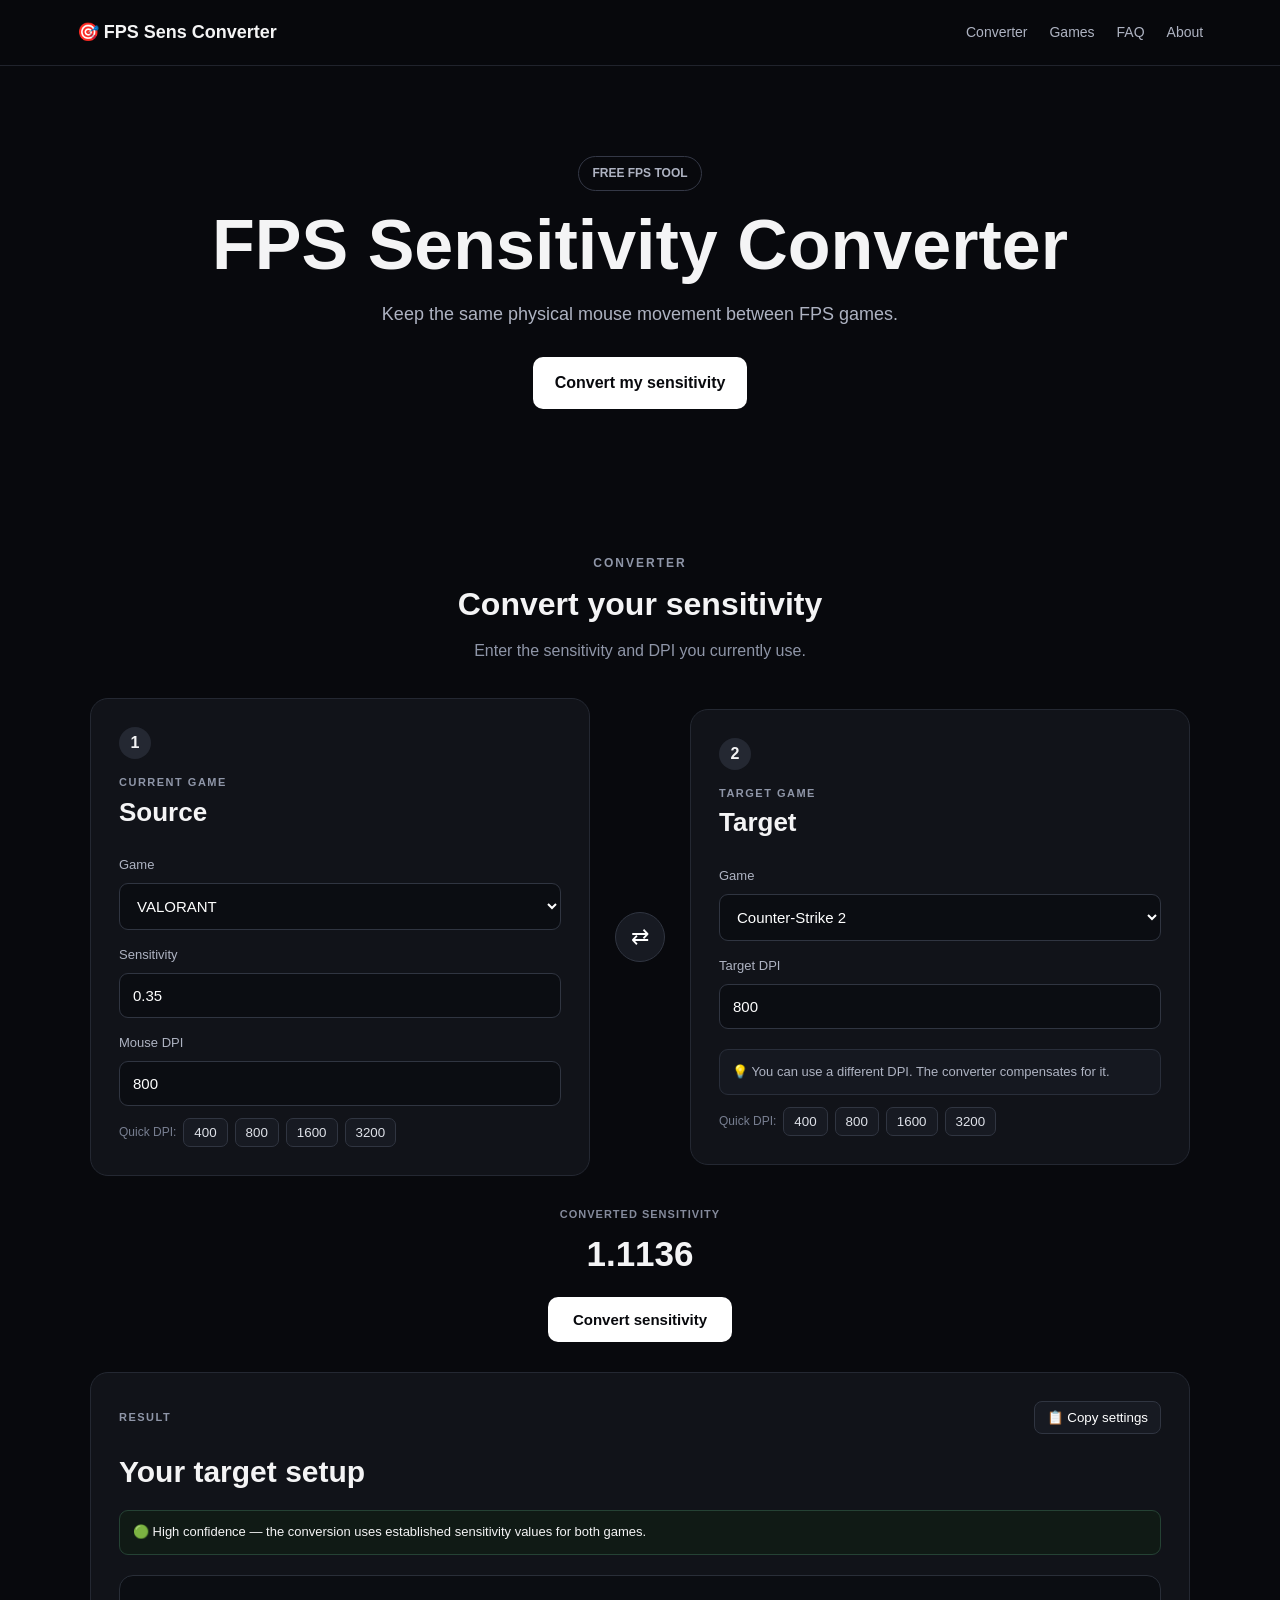
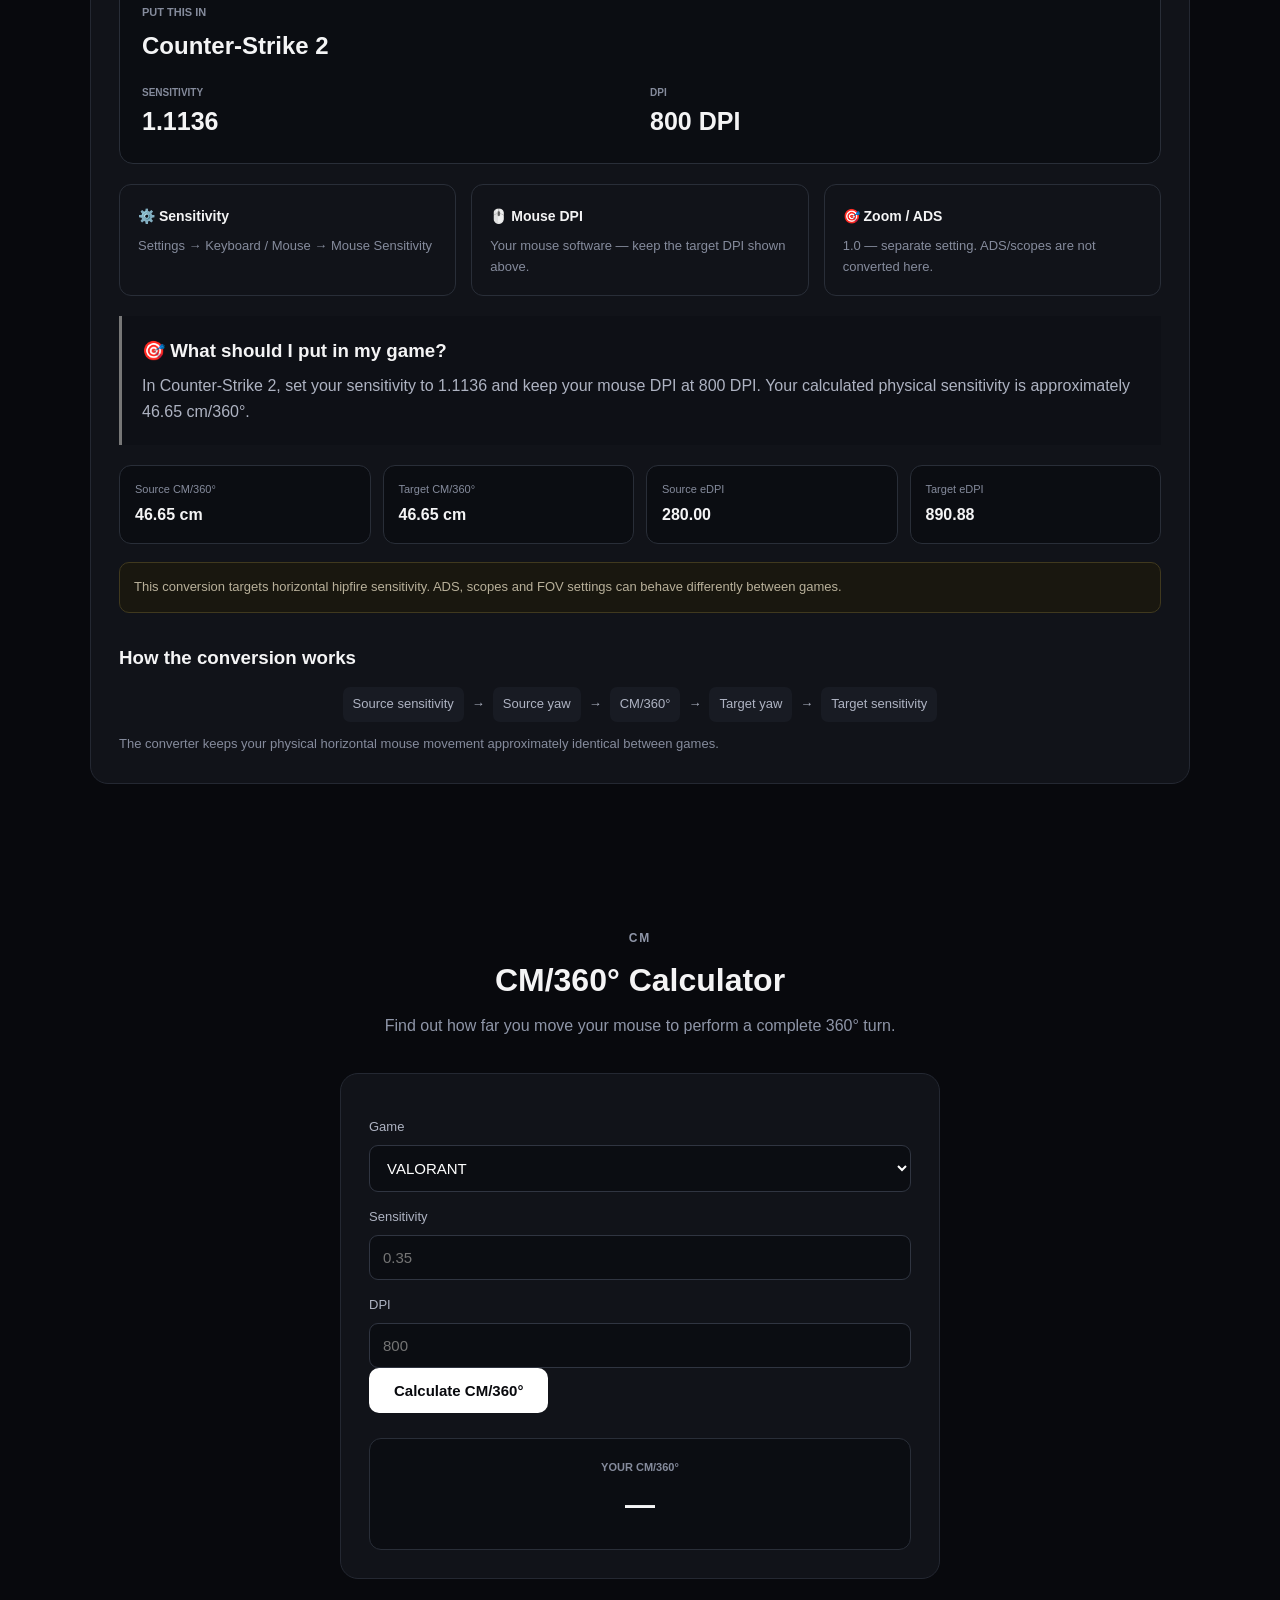
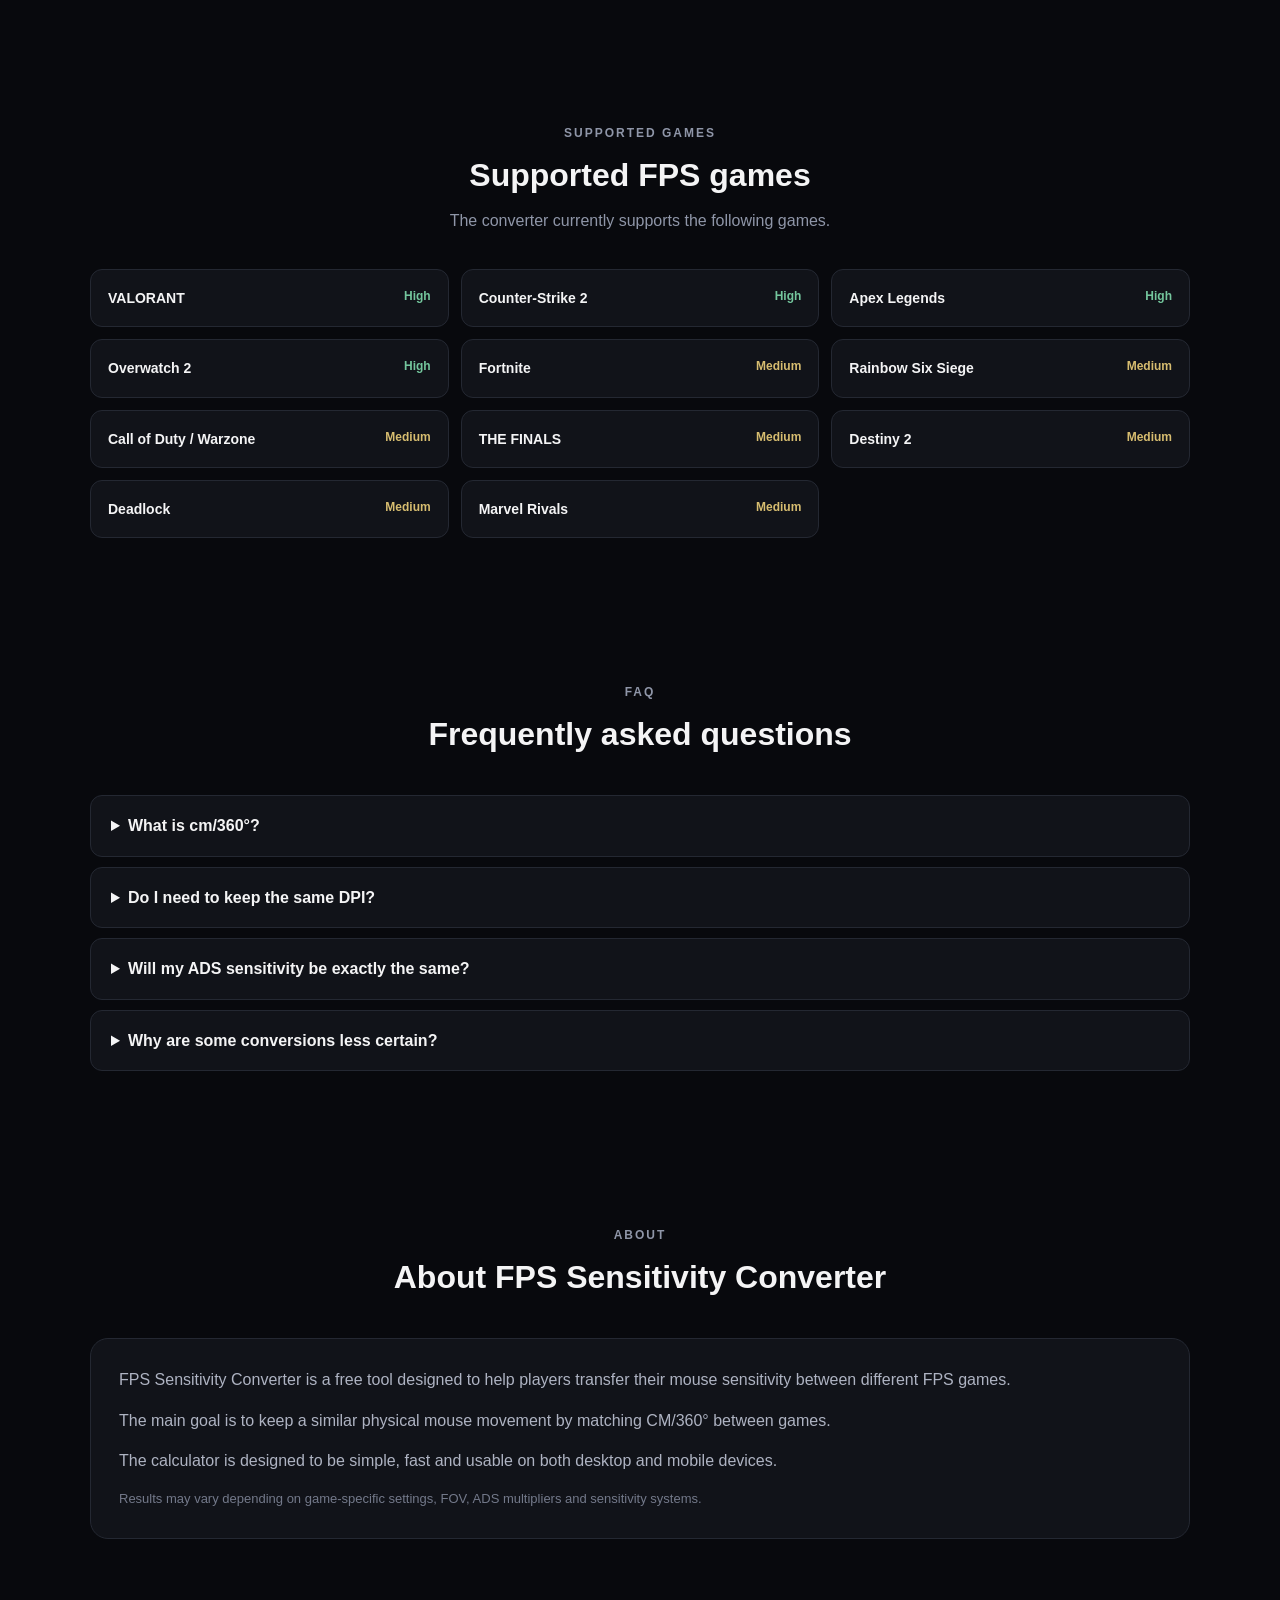
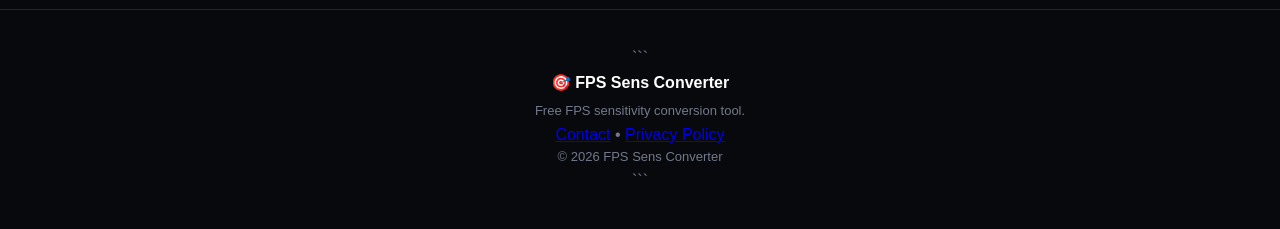
==== commit 6c9a961b: "Refactor footer section in index.html" ====
--- a/index.html
+++ b/index.html
@@ -611,19 +611,28 @@
 
 <footer>
 
-    <div class="footer-brand">
-        🎯 FPS Sens Converter
-    </div>
-
-    <p>
-        Free FPS sensitivity conversion tool.
-    </p>
-
-    <p>
-        © 2026 FPS Sens Converter
-    </p>
+```
+<div class="footer-brand">
+    🎯 FPS Sens Converter
+</div>
+
+<p>
+    Free FPS sensitivity conversion tool.
+</p>
+
+<div class="footer-links">
+    <a href="contact.html">Contact</a>
+    <span>•</span>
+    <a href="privacy.html">Privacy Policy</a>
+</div>
+
+<p class="copyright">
+    © 2026 FPS Sens Converter
+</p>
+```
 
 </footer>
+
 
 
 <script src="script.js"></script>
--- a/style.css
+++ b/style.css
@@ -1,568 +1,789 @@
-```css
 * {
-  box-sizing: border-box;
+    box-sizing: border-box;
+    margin: 0;
+    padding: 0;
 }
 
 html {
-  scroll-behavior: smooth;
+    scroll-behavior: smooth;
 }
 
 body {
-  margin: 0;
-  font-family: Arial, Helvetica, sans-serif;
-  background: #08090d;
-  color: #f5f5f5;
-  line-height: 1.5;
-}
-
-button,
-input,
-select {
-  font: inherit;
+    font-family: Arial, Helvetica, sans-serif;
+    background: #08090d;
+    color: #f4f4f5;
+    line-height: 1.6;
 }
 
 .topbar {
-  height: 64px;
-  padding: 0 6%;
-  display: flex;
-  align-items: center;
-  justify-content: space-between;
-  border-bottom: 1px solid #20232d;
-  background: #0b0c11;
-}
-
-.logo {
-  font-weight: 800;
-  font-size: 18px;
+    position: sticky;
+    top: 0;
+    z-index: 100;
+    display: flex;
+    justify-content: space-between;
+    align-items: center;
+    padding: 18px 6%;
+    background: rgba(8, 9, 13, 0.94);
+    border-bottom: 1px solid #20232c;
+    backdrop-filter: blur(12px);
+}
+
+.brand {
+    font-weight: 800;
+    font-size: 18px;
+}
+
+nav {
+    display: flex;
+    gap: 22px;
+}
+
+nav a {
+    color: #aeb3c2;
+    text-decoration: none;
+    font-size: 14px;
+}
+
+nav a:hover {
+    color: white;
+}
+
+main {
+    width: 100%;
+}
+
+.hero {
+    text-align: center;
+    padding: 90px 20px 70px;
+    max-width: 900px;
+    margin: auto;
 }
 
 .badge {
-  padding: 7px 12px;
-  border: 1px solid #30333d;
-  border-radius: 999px;
-  font-size: 11px;
-  font-weight: 700;
-  color: #a9acb8;
-}
-
-.container {
-  width: min(1100px, 92%);
-  margin: auto;
-}
-
-.hero {
-  text-align: center;
-  padding: 70px 0 45px;
-}
-
-.eyebrow {
-  display: inline-block;
-  font-size: 11px;
-  font-weight: 800;
-  letter-spacing: 2px;
-  color: #8f94a3;
+    display: inline-block;
+    padding: 7px 13px;
+    border: 1px solid #343846;
+    border-radius: 999px;
+    color: #aeb3c2;
+    font-size: 12px;
+    font-weight: 700;
+    margin-bottom: 18px;
 }
 
 .hero h1 {
-  margin: 12px 0 8px;
-  font-size: clamp(32px, 6vw, 58px);
-  line-height: 1.05;
+    font-size: clamp(38px, 7vw, 70px);
+    line-height: 1.05;
+    margin-bottom: 18px;
 }
 
 .hero p {
-  margin: 0;
-  color: #9da1ad;
+    color: #aeb3c2;
+    font-size: 18px;
+    max-width: 650px;
+    margin: auto;
+}
+
+.hero-button {
+    display: inline-block;
+    margin-top: 28px;
+    padding: 13px 22px;
+    background: white;
+    color: #08090d;
+    border-radius: 10px;
+    text-decoration: none;
+    font-weight: 800;
+}
+
+.converter-section,
+.cm-section,
+.games-section,
+.faq-section,
+.about-section {
+    width: min(1100px, 92%);
+    margin: 0 auto;
+    padding: 70px 0;
+}
+
+.section-title {
+    text-align: center;
+    margin-bottom: 35px;
+}
+
+.section-title > span {
+    font-size: 12px;
+    font-weight: 800;
+    letter-spacing: 2px;
+    color: #8f96a8;
+}
+
+.section-title h2 {
+    font-size: 32px;
+    margin-top: 5px;
+}
+
+.section-title p {
+    color: #8f96a8;
+    margin-top: 7px;
 }
 
 .converter-grid {
-  display: grid;
-  grid-template-columns: 1fr 55px 1fr;
-  gap: 18px;
-  align-items: center;
-}
-
-.card {
-  background: #101218;
-  border: 1px solid #242833;
-  border-radius: 18px;
-  padding: 25px;
+    display: grid;
+    grid-template-columns: 1fr 60px 1fr;
+    gap: 20px;
+    align-items: center;
+}
+
+.card,
+.result-card,
+.calculator-card,
+.about-card {
+    background: #111319;
+    border: 1px solid #242832;
+    border-radius: 18px;
+    padding: 28px;
 }
 
 .step {
-  width: 30px;
-  height: 30px;
-  display: grid;
-  place-items: center;
-  border-radius: 50%;
-  background: #1d2029;
-  font-weight: 800;
-  margin-bottom: 20px;
-}
-
-.section-title span {
-  color: #858a98;
-  font-size: 11px;
-  font-weight: 800;
-  letter-spacing: 1.5px;
-}
-
-.section-title h2 {
-  margin: 3px 0 20px;
-  font-size: 24px;
+    display: inline-flex;
+    align-items: center;
+    justify-content: center;
+    width: 32px;
+    height: 32px;
+    border-radius: 50%;
+    background: #242832;
+    font-weight: 800;
+    margin-bottom: 15px;
+}
+
+.label {
+    display: block;
+    font-size: 11px;
+    letter-spacing: 1.5px;
+    color: #8f96a8;
+    font-weight: 800;
+}
+
+.card h3 {
+    font-size: 26px;
+    margin-bottom: 22px;
 }
 
 label {
-  display: block;
-  margin: 16px 0 7px;
-  color: #c6c9d2;
-  font-size: 13px;
-  font-weight: 700;
-}
-
-input,
-select {
-  width: 100%;
-  border: 1px solid #30343f;
-  border-radius: 10px;
-  padding: 13px 14px;
-  outline: none;
-  background: #0b0c11;
-  color: #fff;
-}
-
-input:focus,
-select:focus {
-  border-color: #717783;
-}
-
-.quick {
-  display: flex;
-  flex-wrap: wrap;
-  gap: 7px;
-  align-items: center;
-  margin-top: 13px;
-}
-
-.quick span {
-  color: #777c89;
-  font-size: 12px;
-}
-
-.quick button {
-  border: 1px solid #30343f;
-  background: #151820;
-  color: #d9dbe1;
-  padding: 6px 9px;
-  border-radius: 7px;
-  cursor: pointer;
-}
-
-.quick button:hover {
-  background: #20232c;
-}
-
-.swap-btn {
-  width: 50px;
-  height: 50px;
-  margin: auto;
-  border: 1px solid #30343f;
-  border-radius: 50%;
-  background: #14161d;
-  color: #fff;
-  font-size: 23px;
-  cursor: pointer;
-}
-
-.swap-btn:hover {
-  background: #20232b;
-}
-
-.dpi-info {
-  margin-top: 16px;
-  padding: 11px;
-  border-radius: 10px;
-  background: #151820;
-  color: #999eab;
-  font-size: 12px;
-}
-
-.converted-box {
-  margin: 24px auto 12px;
-  width: min(400px, 100%);
-  text-align: center;
-  padding: 16px;
-  border: 1px solid #282c36;
-  border-radius: 13px;
-  background: #0d0f14;
-}
-
-.converted-box span {
-  display: block;
-  font-size: 10px;
-  color: #858a96;
-  font-weight: 800;
-  letter-spacing: 1px;
-}
-
-.converted-box strong {
-  display: block;
-  margin-top: 3px;
-  font-size: 25px;
-}
-
-.convert-btn,
-.secondary-btn {
-  display: block;
-  width: 100%;
-  border: 0;
-  border-radius: 11px;
-  padding: 15px;
-  background: #f2f2f2;
-  color: #08090d;
-  font-weight: 800;
-  cursor: pointer;
-}
-
-.convert-btn {
-  max-width: 500px;
-  margin: 0 auto;
-}
-
-.convert-btn:hover,
-.secondary-btn:hover {
-  opacity: .88;
-}
-
-.error {
-  min-height: 20px;
-  margin: 10px 0;
-  text-align: center;
-  color: #ff7676;
-  font-size: 13px;
-}
-
-.result-section {
-  margin-top: 35px;
-}
-
-.hidden {
-  display: none !important;
+    display: block;
+    color: #aeb3c2;
+    font-size: 13px;
+    margin: 15px 0 7px;
+}
+
+select,
+input {
+    width: 100%;
+    padding: 13px;
+    border-radius: 9px;
+    border: 1px solid #303541;
+    background: #0b0d12;
+    color: white;
+    font-size: 15px;
+    outline: none;
+}
+
+select:focus,
+input:focus {
+    border-color: #70778a;
+}
+
+.quick-dpi {
+    display: flex;
+    flex-wrap: wrap;
+    gap: 7px;
+    align-items: center;
+    margin-top: 12px;
+}
+
+.quick-dpi span {
+    color: #777e90;
+    font-size: 12px;
+}
+
+.quick-dpi button {
+    border: 1px solid #303541;
+    background: #171a22;
+    color: #dfe2e9;
+    border-radius: 7px;
+    padding: 6px 10px;
+    cursor: pointer;
+}
+
+.quick-dpi button:hover {
+    background: #242832;
+}
+
+.swap-button {
+    width: 50px;
+    height: 50px;
+    border-radius: 50%;
+    border: 1px solid #303541;
+    background: #171a22;
+    color: white;
+    font-size: 22px;
+    cursor: pointer;
+    justify-self: center;
+}
+
+.swap-button:hover {
+    background: #242832;
+}
+
+.info-box {
+    margin-top: 20px;
+    padding: 12px;
+    background: #151820;
+    border: 1px solid #292e3a;
+    border-radius: 9px;
+    color: #aeb3c2;
+    font-size: 13px;
+}
+
+.conversion-area {
+    text-align: center;
+    margin: 30px 0;
+}
+
+.converted-display {
+    margin-bottom: 15px;
+}
+
+.converted-display span {
+    display: block;
+    color: #858b9c;
+    font-size: 11px;
+    letter-spacing: 1px;
+    font-weight: 800;
+}
+
+.converted-display strong {
+    display: block;
+    font-size: 35px;
+    margin-top: 3px;
+}
+
+.convert-button {
+    border: 0;
+    border-radius: 10px;
+    padding: 14px 25px;
+    background: white;
+    color: #08090d;
+    font-weight: 800;
+    cursor: pointer;
+    font-size: 15px;
+}
+
+.convert-button:hover {
+    opacity: 0.88;
+}
+
+.result-card {
+    margin-top: 30px;
 }
 
 .result-header {
-  position: relative;
-  margin-bottom: 14px;
+    display: flex;
+    justify-content: space-between;
+    align-items: center;
+    gap: 15px;
 }
 
 .result-header > span {
-  color: #858a98;
-  font-size: 11px;
-  font-weight: 800;
-  letter-spacing: 1.5px;
-}
-
-.result-header h2 {
-  margin: 5px 0 0;
-}
-
-.copy-btn {
-  position: absolute;
-  right: 0;
-  bottom: 0;
-  border: 1px solid #30343f;
-  border-radius: 9px;
-  padding: 9px 12px;
-  background: #11131a;
-  color: #fff;
-  cursor: pointer;
+    font-size: 11px;
+    color: #8f96a8;
+    letter-spacing: 1.5px;
+    font-weight: 800;
+}
+
+.result-header button {
+    border: 1px solid #303541;
+    background: #171a22;
+    color: white;
+    padding: 8px 12px;
+    border-radius: 8px;
+    cursor: pointer;
+}
+
+.result-card h2 {
+    font-size: 30px;
+    margin: 14px 0;
 }
 
 .confidence {
-  margin-bottom: 12px;
-  padding: 11px 13px;
-  border-radius: 10px;
-  background: #161820;
-  color: #c4c7cf;
-  font-size: 13px;
-}
-
-.target-card {
-  border: 1px solid #282c36;
-  border-radius: 18px;
-  padding: 25px;
-  background: #101218;
-}
-
-.put-label {
-  color: #858a98;
-  font-size: 10px;
-  font-weight: 800;
-  letter-spacing: 1.5px;
-}
-
-.target-card h3 {
-  margin: 5px 0 22px;
-  font-size: 25px;
-}
-
-.main-result {
-  border-radius: 14px;
-  padding: 18px;
-  background: #0b0d12;
-}
-
-.main-result span,
-.stat span,
-.setup-row span {
-  display: block;
-  color: #858a98;
-  font-size: 10px;
-  font-weight: 800;
-  letter-spacing: 1px;
-}
-
-.main-result strong {
-  display: block;
-  margin-top: 3px;
-  font-size: 35px;
-}
-
-.setup-row {
-  display: grid;
-  grid-template-columns: 1fr 1fr;
-  gap: 12px;
-  margin-top: 12px;
-}
-
-.setup-row > div {
-  padding: 15px;
-  border-radius: 12px;
-  background: #151820;
-}
-
-.setup-row strong {
-  display: block;
-  margin-top: 4px;
-}
-
-.instructions {
-  margin-top: 20px;
-}
-
-.instructions h3 {
-  font-size: 17px;
-}
-
-.instructions p {
-  color: #b1b4be;
+    padding: 11px 13px;
+    border-radius: 9px;
+    margin-bottom: 20px;
+    font-size: 13px;
+}
+
+.confidence.high {
+    background: #101a15;
+    border: 1px solid #254234;
+}
+
+.confidence.medium {
+    background: #1b1910;
+    border: 1px solid #4b4120;
+}
+
+.target-box {
+    background: #0b0d12;
+    border: 1px solid #292e38;
+    border-radius: 14px;
+    padding: 22px;
+}
+
+.target-box > span {
+    color: #858b9c;
+    font-size: 11px;
+    font-weight: 800;
+}
+
+.target-box h3 {
+    font-size: 24px;
+    margin: 3px 0 20px;
+}
+
+.result-main {
+    display: grid;
+    grid-template-columns: 1fr 1fr;
+    gap: 20px;
+}
+
+.result-main small {
+    display: block;
+    color: #858b9c;
+    font-size: 10px;
+    font-weight: 800;
+}
+
+.result-main strong {
+    font-size: 25px;
+}
+
+.settings-grid {
+    display: grid;
+    grid-template-columns: repeat(3, 1fr);
+    gap: 15px;
+    margin-top: 20px;
+}
+
+.settings-grid > div {
+    padding: 18px;
+    border: 1px solid #292e38;
+    border-radius: 12px;
+}
+
+.settings-grid span {
+    font-weight: 800;
+    font-size: 14px;
+}
+
+.settings-grid p {
+    color: #858b9c;
+    font-size: 13px;
+    margin-top: 7px;
+}
+
+.what-to-put {
+    margin-top: 20px;
+    padding: 20px;
+    border-left: 3px solid #777;
+    background: #0e1016;
+}
+
+.what-to-put h3 {
+    margin-bottom: 7px;
+}
+
+.what-to-put p {
+    color: #aeb3c2;
 }
 
 .stats-grid {
-  display: grid;
-  grid-template-columns: repeat(4, 1fr);
-  gap: 10px;
-  margin-top: 20px;
-}
-
-.stat {
-  padding: 14px;
-  border-radius: 11px;
-  background: #151820;
-}
-
-.stat strong {
-  display: block;
-  margin-top: 4px;
-  font-size: 16px;
-}
-
-.game-note {
-  margin-top: 18px;
-  padding: 13px;
-  border-radius: 10px;
-  background: #17191f;
-  color: #c1c4cc;
-  font-size: 13px;
+    display: grid;
+    grid-template-columns: repeat(4, 1fr);
+    gap: 12px;
+    margin-top: 20px;
+}
+
+.stats-grid > div {
+    background: #0b0d12;
+    border: 1px solid #292e38;
+    border-radius: 12px;
+    padding: 15px;
+}
+
+.stats-grid span {
+    display: block;
+    color: #858b9c;
+    font-size: 11px;
+}
+
+.stats-grid strong {
+    display: block;
+    margin-top: 4px;
+}
+
+.warning-box {
+    margin-top: 18px;
+    padding: 14px;
+    border-radius: 10px;
+    background: #19170f;
+    border: 1px solid #40391e;
+    color: #b8b09a;
+    font-size: 13px;
 }
 
 .method {
-  padding: 25px 5px;
+    margin-top: 30px;
 }
 
 .method h3 {
-  margin-bottom: 15px;
-}
-
-.formula {
-  display: flex;
-  flex-wrap: wrap;
-  align-items: center;
-  gap: 8px;
-  color: #b7bac4;
-  font-size: 13px;
-}
-
-.formula b {
-  color: #777c88;
+    margin-bottom: 15px;
+}
+
+.flow {
+    display: flex;
+    flex-wrap: wrap;
+    align-items: center;
+    justify-content: center;
+    gap: 8px;
+    color: #aeb3c2;
+    font-size: 13px;
+}
+
+.flow span {
+    padding: 7px 10px;
+    border-radius: 7px;
+    background: #181b23;
 }
 
 .method p {
-  color: #858a96;
-  font-size: 13px;
-}
-
-.calculator {
-  margin-top: 40px;
-}
-
-.calculator h2 {
-  margin: 5px 0;
-}
-
-.calculator > p {
-  color: #858a96;
-  margin-top: 0;
-}
-
-.secondary-btn {
-  margin-top: 20px;
+    color: #858b9c;
+    margin-top: 12px;
+    font-size: 13px;
+}
+
+.calculator-card {
+    max-width: 600px;
+    margin: auto;
 }
 
 .cm-result {
-  margin-top: 18px;
-  padding: 17px;
-  border-radius: 12px;
-  background: #0b0d12;
-  text-align: center;
+    margin-top: 25px;
+    padding: 20px;
+    text-align: center;
+    border-radius: 12px;
+    background: #0b0d12;
+    border: 1px solid #292e38;
 }
 
 .cm-result span {
-  display: block;
-  color: #858a98;
-  font-size: 10px;
-  font-weight: 800;
-  letter-spacing: 1px;
+    display: block;
+    color: #858b9c;
+    font-size: 11px;
+    font-weight: 800;
 }
 
 .cm-result strong {
-  display: block;
-  margin-top: 4px;
-  font-size: 27px;
-}
-
-.supported,
-.faq {
-  margin-top: 70px;
-}
-
-.supported h2,
-.faq h2 {
-  margin: 5px 0;
-}
-
-.supported > p {
-  color: #858a96;
-}
-
-.game-list {
-  display: grid;
-  grid-template-columns: 1fr 1fr;
-  gap: 9px;
-  margin-top: 20px;
-}
-
-.game-list div {
-  display: flex;
-  justify-content: space-between;
-  padding: 13px 15px;
-  border: 1px solid #242833;
-  border-radius: 10px;
-  background: #101218;
-}
-
-.game-list b {
-  color: #999eaa;
-  font-size: 12px;
-}
-
-details {
-  margin-top: 10px;
-  padding: 15px;
-  border: 1px solid #242833;
-  border-radius: 10px;
-  background: #101218;
-}
-
-summary {
-  cursor: pointer;
-  font-weight: 700;
-}
-
-details p {
-  color: #999eaa;
-  margin-bottom: 0;
+    display: block;
+    font-size: 30px;
+    margin-top: 5px;
+}
+
+.games-grid {
+    display: grid;
+    grid-template-columns: repeat(3, 1fr);
+    gap: 12px;
+}
+
+.game-card {
+    display: flex;
+    justify-content: space-between;
+    gap: 10px;
+    padding: 17px;
+    background: #111319;
+    border: 1px solid #242832;
+    border-radius: 12px;
+}
+
+.game-card strong {
+    font-size: 14px;
+}
+
+.game-card span {
+    font-size: 12px;
+    font-weight: 800;
+}
+
+.high-text {
+    color: #74c69d;
+}
+
+.medium-text {
+    color: #d7bd70;
+}
+
+.faq-section details {
+    background: #111319;
+    border: 1px solid #242832;
+    border-radius: 12px;
+    margin-bottom: 10px;
+    padding: 17px 20px;
+}
+
+.faq-section summary {
+    cursor: pointer;
+    font-weight: 700;
+}
+
+.faq-section details p {
+    color: #9298a8;
+    margin-top: 12px;
+    font-size: 14px;
+}
+
+.about-card p {
+    color: #aeb3c2;
+    margin-bottom: 15px;
+}
+
+.about-card .small-note {
+    color: #73798a;
+    font-size: 13px;
+    margin-bottom: 0;
 }
 
 footer {
-  margin-top: 80px;
-  padding: 30px;
-  border-top: 1px solid #20232d;
-  text-align: center;
-  color: #666b77;
-  font-size: 12px;
-}
+    border-top: 1px solid #20232c;
+    padding: 35px 6%;
+    text-align: center;
+    color: #73798a;
+}
+
+.footer-brand {
+    color: white;
+    font-weight: 800;
+    margin-bottom: 5px;
+}
+
+footer p {
+    font-size: 13px;
+}
+
 
 @media (max-width: 800px) {
 
-  .converter-grid {
-    grid-template-columns: 1fr;
-  }
-
-  .swap-btn {
-    transform: rotate(90deg);
-  }
-
-  .stats-grid {
-    grid-template-columns: 1fr 1fr;
-  }
-
-  .game-list {
-    grid-template-columns: 1fr;
-  }
-
-  .result-header {
-    padding-bottom: 50px;
-  }
-
-  .copy-btn {
-    left: 0;
-    right: auto;
-  }
-}
-
-@media (max-width: 500px) {
-
-  .topbar {
-    padding: 0 4%;
-  }
-
-  .container {
-    width: 94%;
-  }
-
-  .hero {
-    padding-top: 45px;
-  }
-
-  .card,
-  .target-card {
+    .topbar {
+        padding: 15px 4%;
+    }
+
+    nav {
+        display: none;
+    }
+
+    .hero {
+        padding-top: 65px;
+    }
+
+    .converter-grid {
+        grid-template-columns: 1fr;
+    }
+
+    .swap-button {
+        transform: rotate(90deg);
+    }
+
+    .settings-grid {
+        grid-template-columns: 1fr;
+    }
+
+    .stats-grid {
+        grid-template-columns: 1fr 1fr;
+    }
+
+    .games-grid {
+        grid-template-columns: 1fr;
+    }
+
+    .result-main {
+        grid-template-columns: 1fr;
+    }
+
+    .converter-section,
+    .cm-section,
+    .games-section,
+    .faq-section,
+    .about-section {
+        padding: 50px 0;
+    }
+
+    .card,
+    .result-card,
+    .calculator-card,
+    .about-card {
+        padding: 20px;
+    }
+}
+
+
+@media (max-width: 450px) {
+
+    .stats-grid {
+        grid-template-columns: 1fr;
+    }
+
+    .hero h1 {
+        font-size: 40px;
+    }
+
+    .section-title h2 {
+        font-size: 27px;
+    }
+}
+/* =========================
+LEGAL / CONTACT PAGES
+========================= */
+
+.legal-page {
+width: min(900px, 92%);
+margin: 0 auto;
+padding: 80px 0;
+}
+
+.legal-hero {
+text-align: center;
+margin-bottom: 45px;
+}
+
+.legal-hero .eyebrow {
+display: inline-block;
+color: #8f96a8;
+font-size: 11px;
+font-weight: 800;
+letter-spacing: 2px;
+margin-bottom: 10px;
+}
+
+.legal-hero h1 {
+font-size: clamp(38px, 6vw, 58px);
+line-height: 1.1;
+margin-bottom: 12px;
+}
+
+.legal-hero p {
+color: #858b9c;
+font-size: 14px;
+}
+
+.legal-content {
+background: #111319;
+border: 1px solid #242832;
+border-radius: 18px;
+padding: 35px;
+}
+
+.legal-content h2 {
+font-size: 23px;
+margin-top: 30px;
+margin-bottom: 10px;
+}
+
+.legal-content h2:first-child {
+margin-top: 0;
+}
+
+.legal-content h3 {
+font-size: 18px;
+margin-bottom: 8px;
+}
+
+.legal-content p {
+color: #aeb3c2;
+font-size: 14px;
+margin-bottom: 14px;
+}
+
+.legal-content a {
+color: white;
+font-weight: 700;
+}
+
+.legal-content ul {
+margin: 10px 0 20px 20px;
+color: #aeb3c2;
+}
+
+.legal-content li {
+margin-bottom: 7px;
+}
+
+.contact-card {
+margin: 25px 0;
+padding: 22px;
+background: #0b0d12;
+border: 1px solid #292e38;
+border-radius: 14px;
+}
+
+.contact-card p:last-child {
+margin-bottom: 0;
+}
+
+/* Legal page navigation */
+
+.legal-nav {
+display: flex;
+align-items: center;
+justify-content: space-between;
+gap: 20px;
+}
+
+/* Mobile */
+
+@media (max-width: 800px) {
+
+```
+.legal-page {
+    padding: 55px 0;
+}
+
+.legal-content {
+    padding: 22px;
+}
+
+.legal-hero {
+    margin-bottom: 30px;
+}
+
+.legal-hero h1 {
+    font-size: 40px;
+}
+```
+
+}
+
+@media (max-width: 450px) {
+
+```
+.legal-content {
     padding: 18px;
-  }
-
-  .stats-grid,
-  .setup-row {
-    grid-template-columns: 1fr;
-  }
+    border-radius: 14px;
+}
+
+.legal-hero h1 {
+    font-size: 34px;
+}
+
+.legal-content h2 {
+    font-size: 20px;
 }
 ```
-f
+
+}
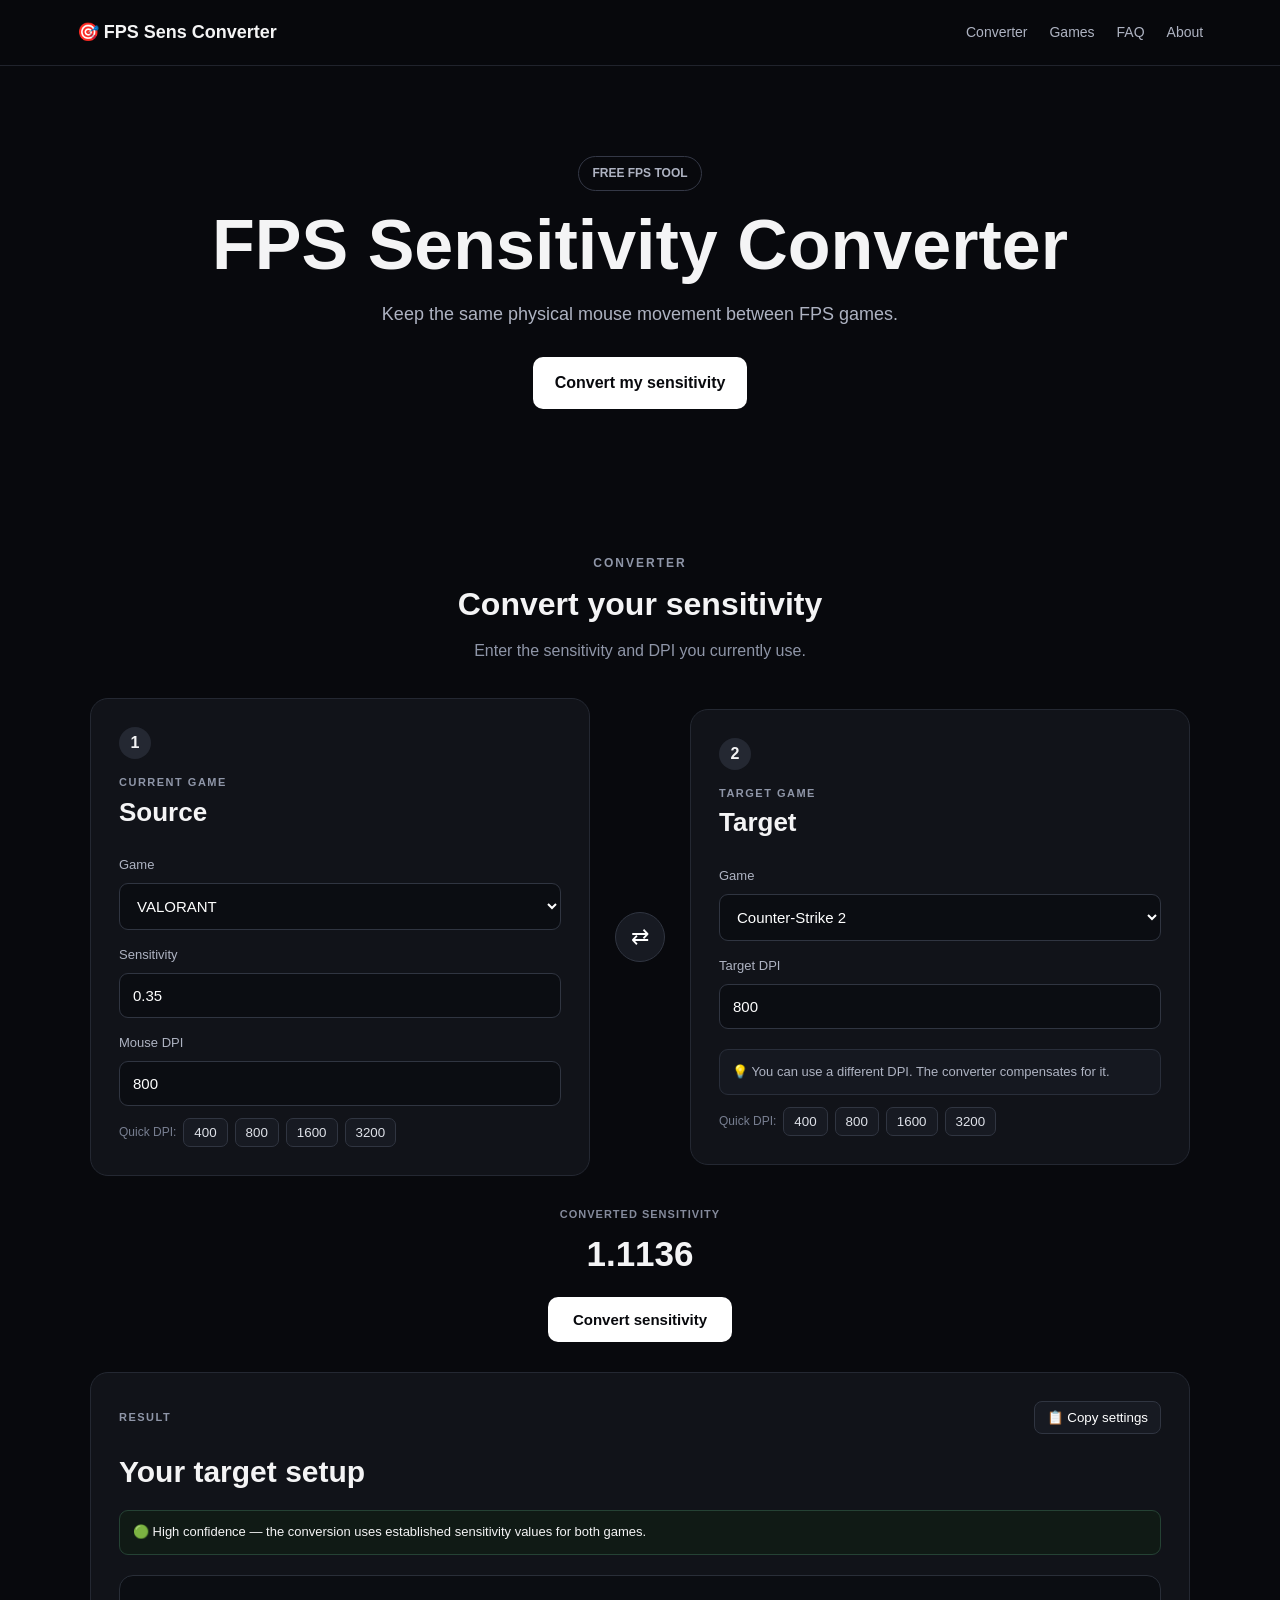
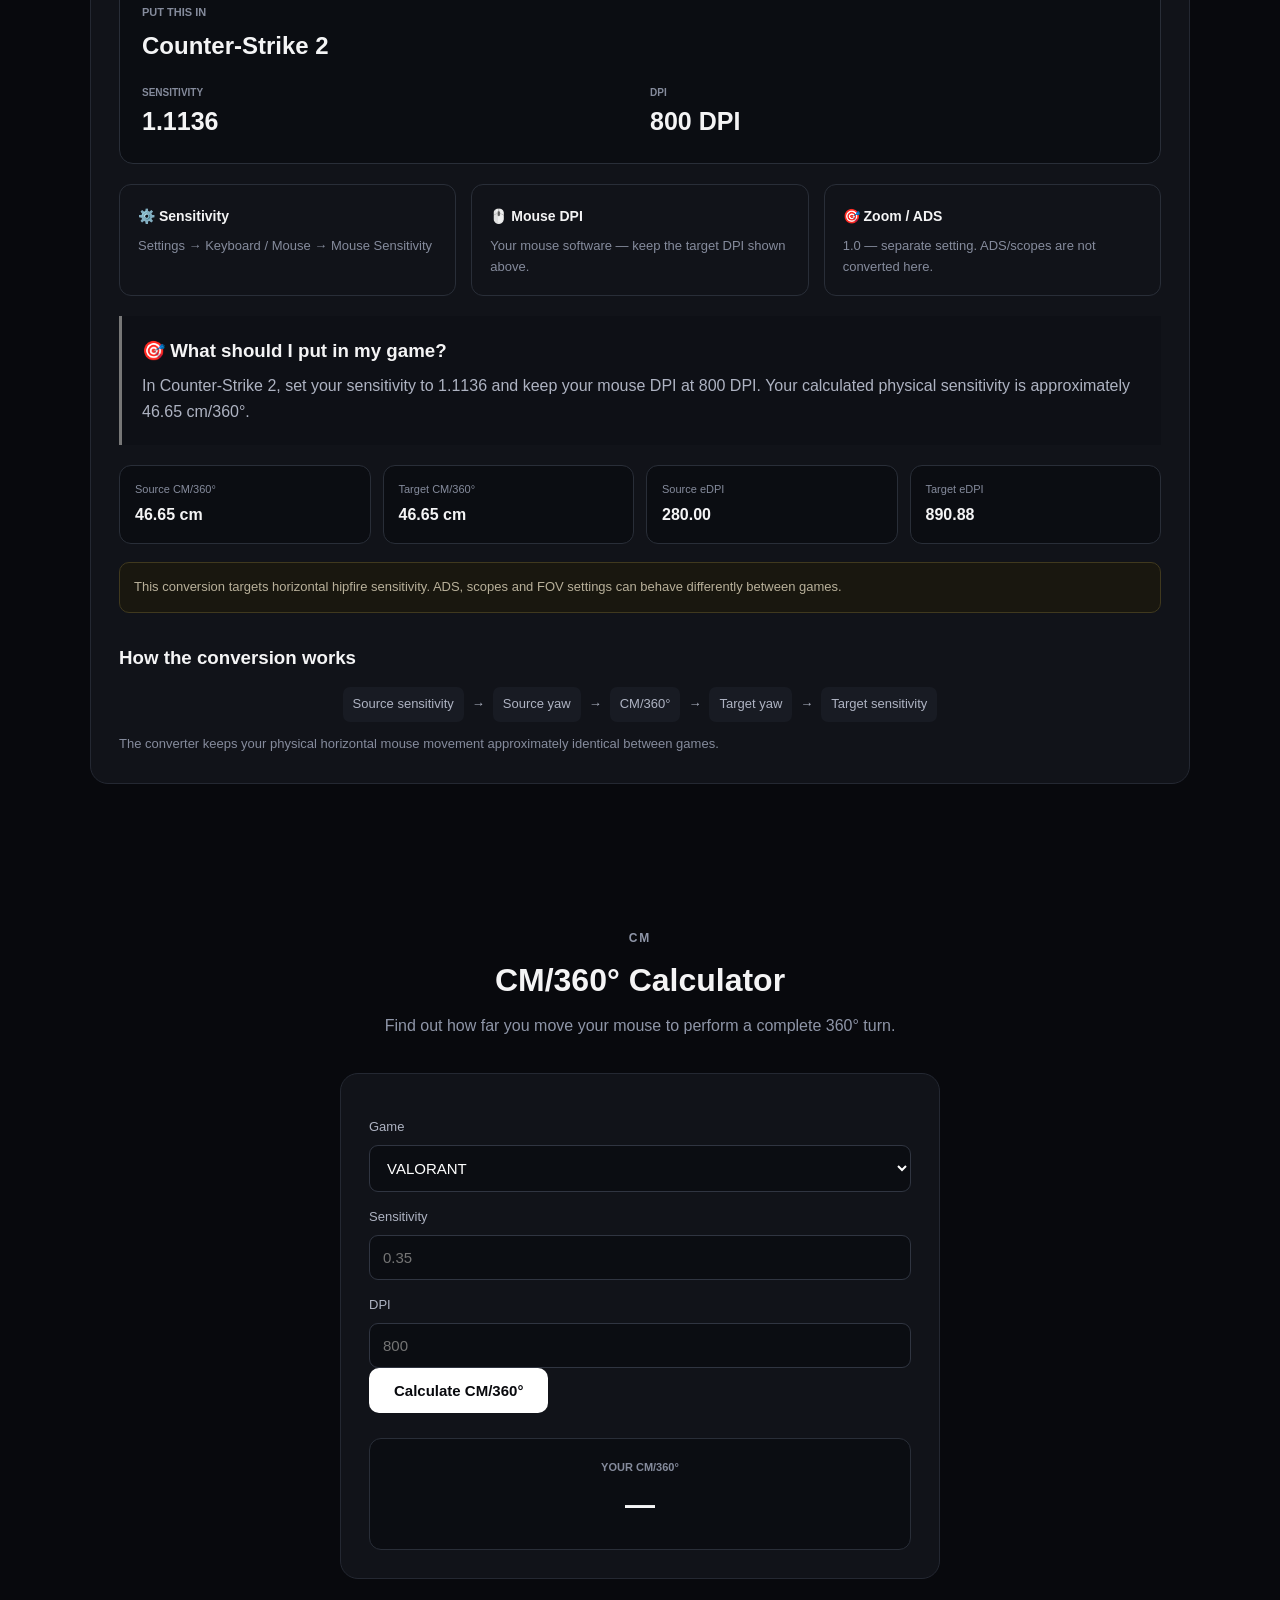
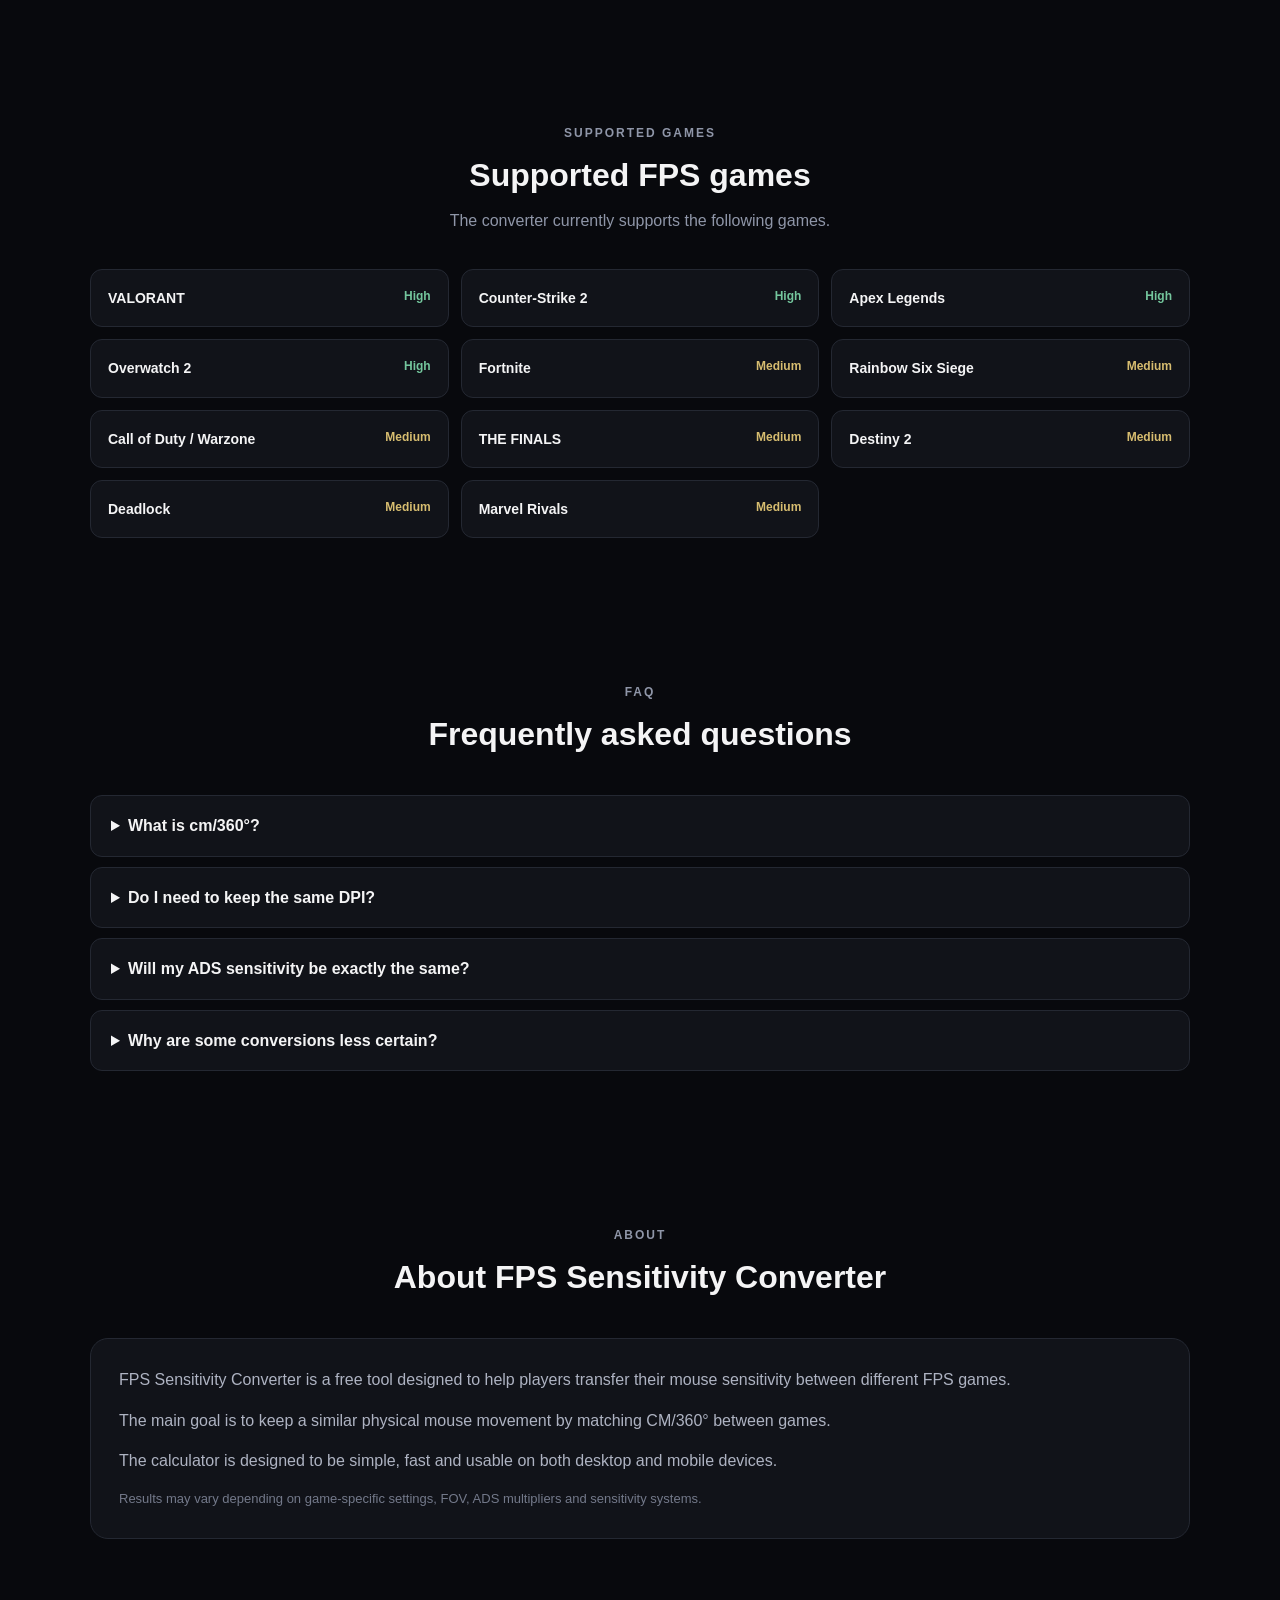
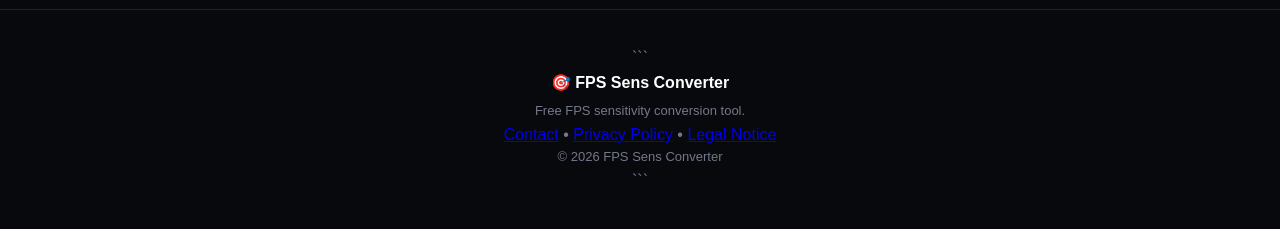
==== commit 9c3148a5: "Add Legal Notice link to footer" ====
--- a/index.html
+++ b/index.html
@@ -624,6 +624,8 @@
     <a href="contact.html">Contact</a>
     <span>•</span>
     <a href="privacy.html">Privacy Policy</a>
+    <span>•</span>
+    <a href="legal.html">Legal Notice</a>
 </div>
 
 <p class="copyright">
